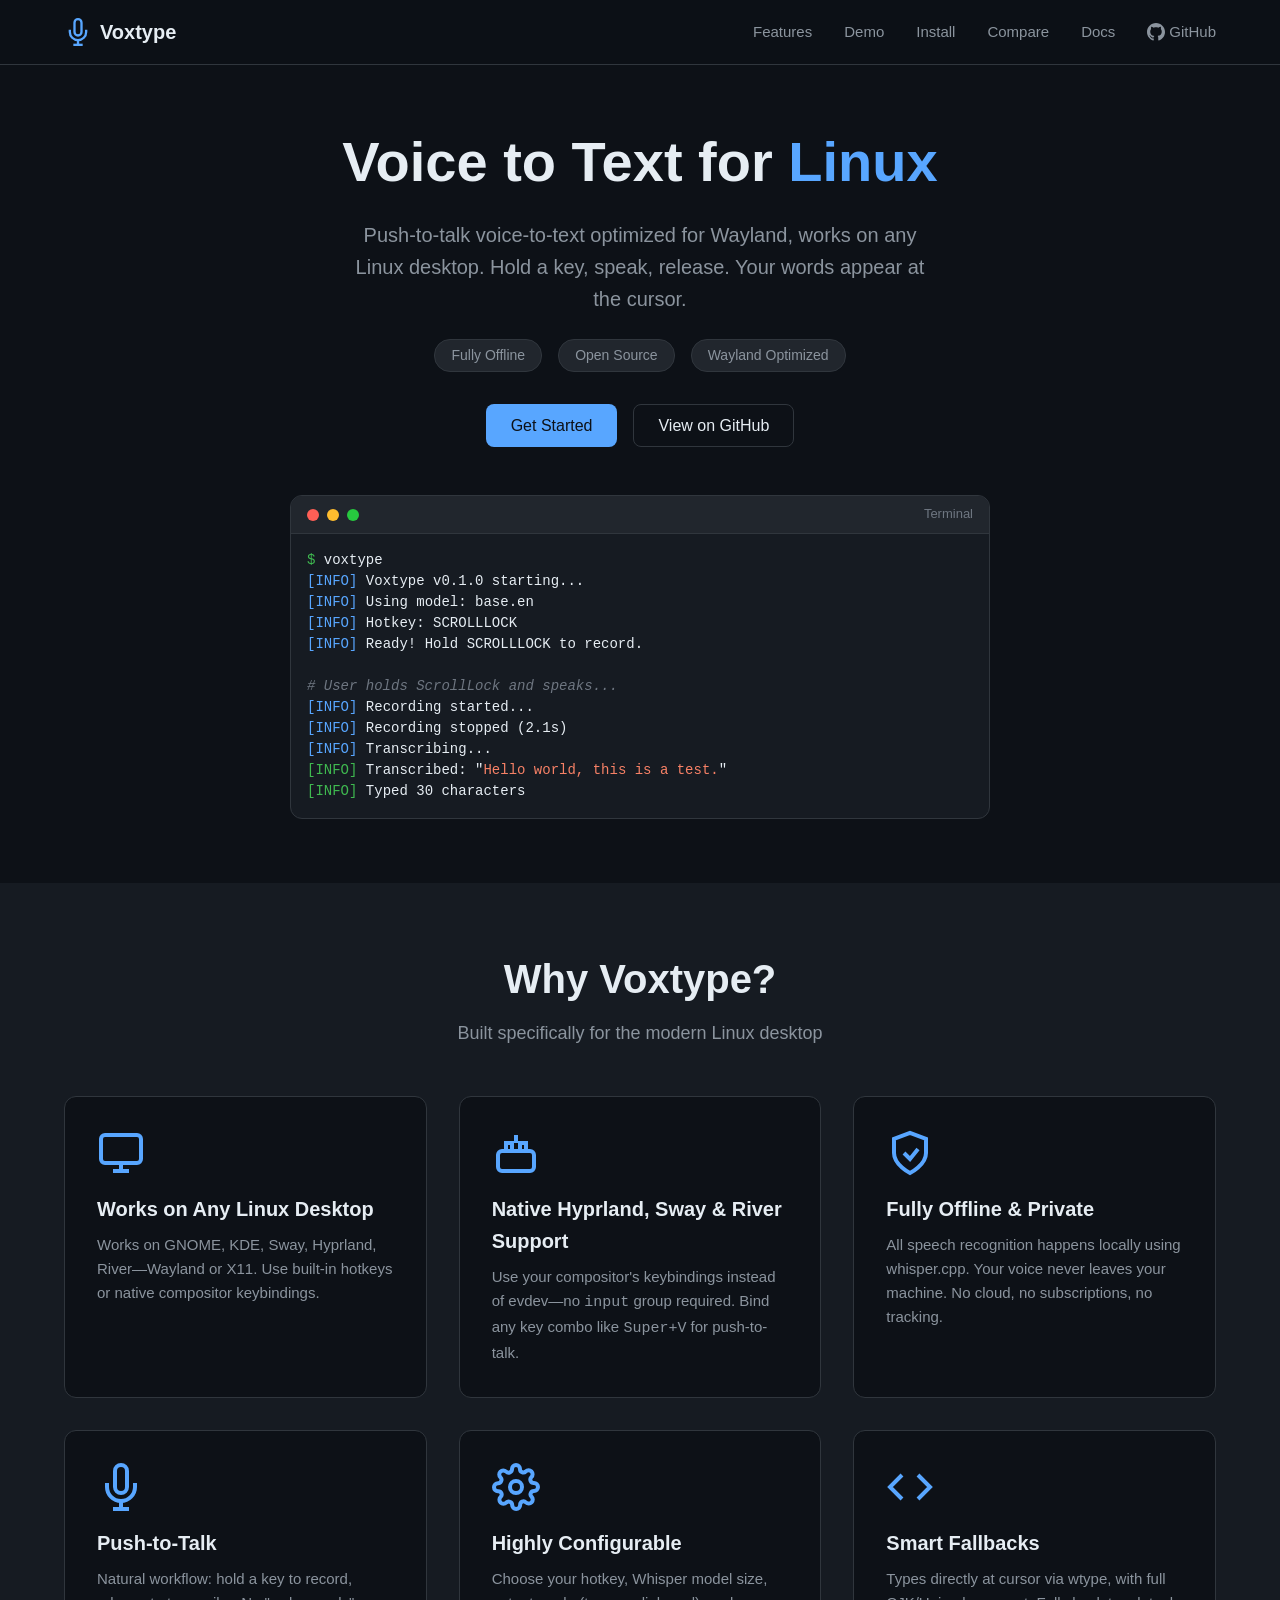
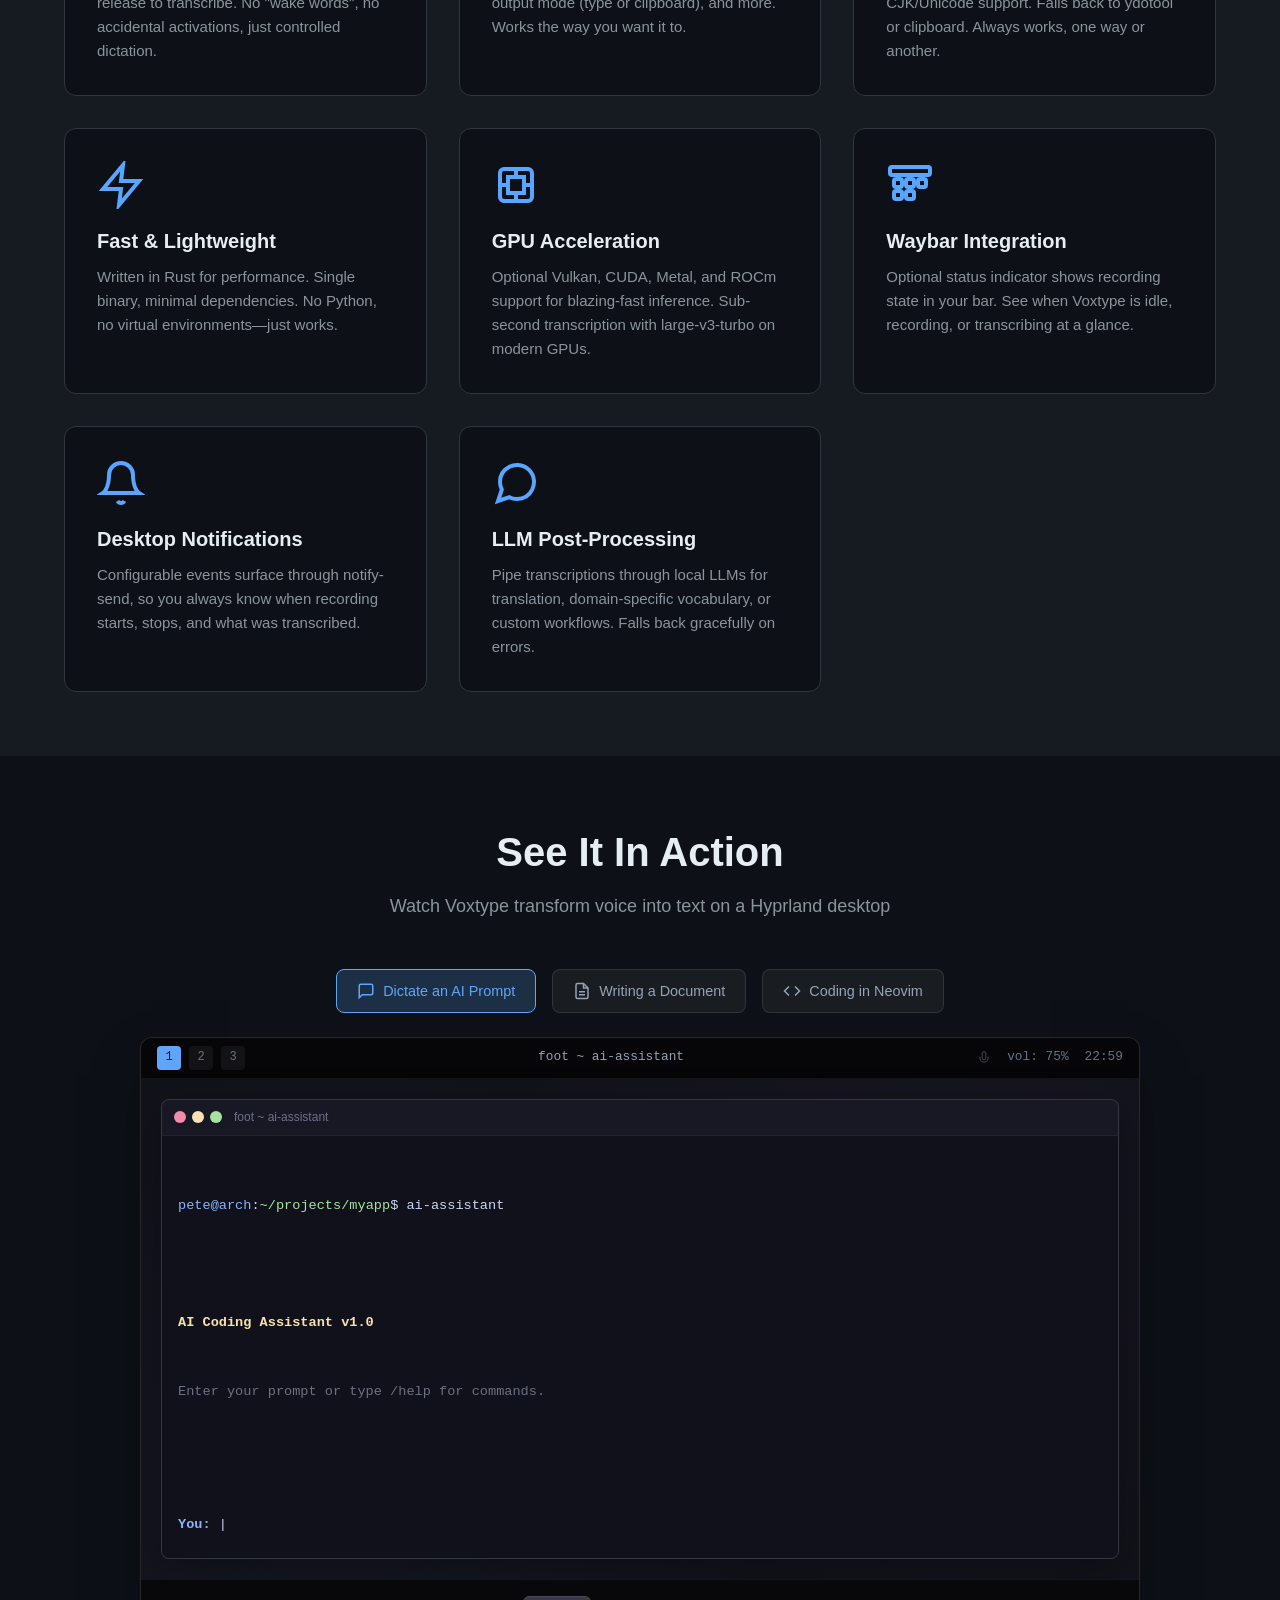
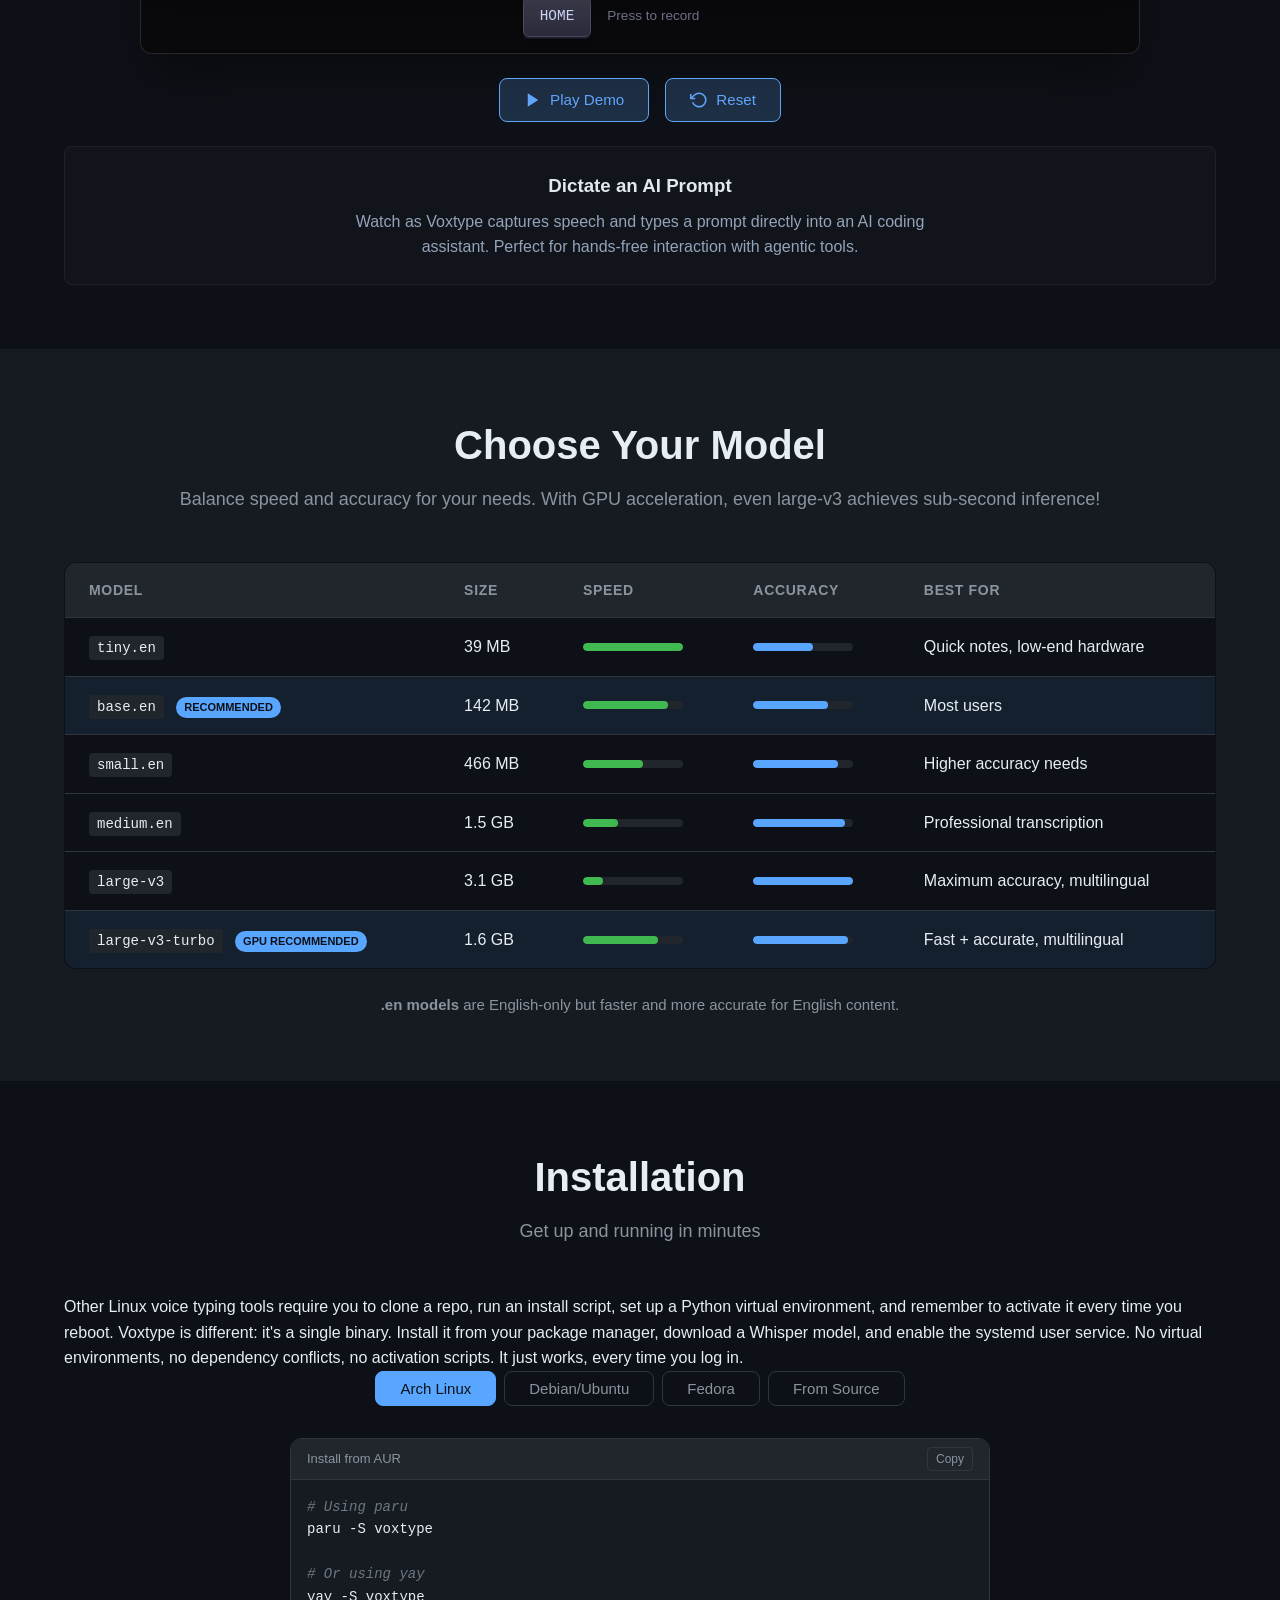
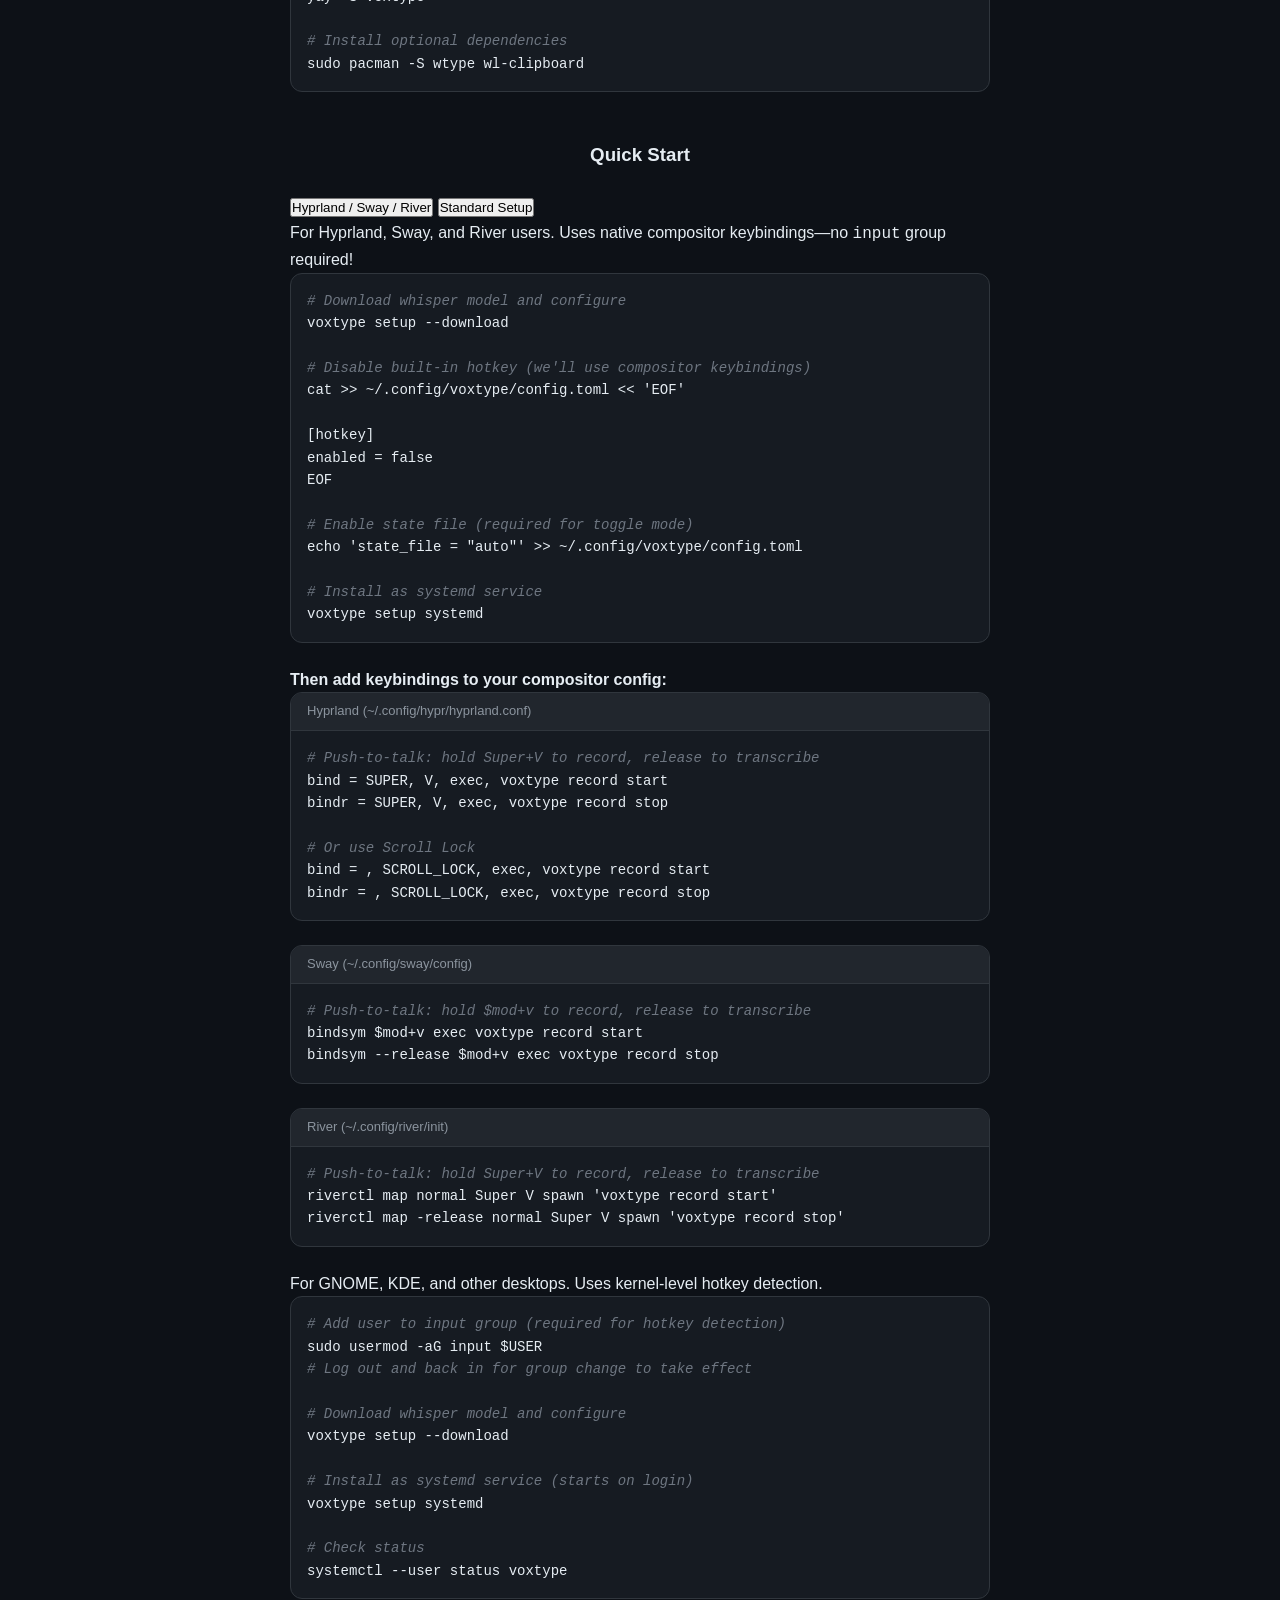
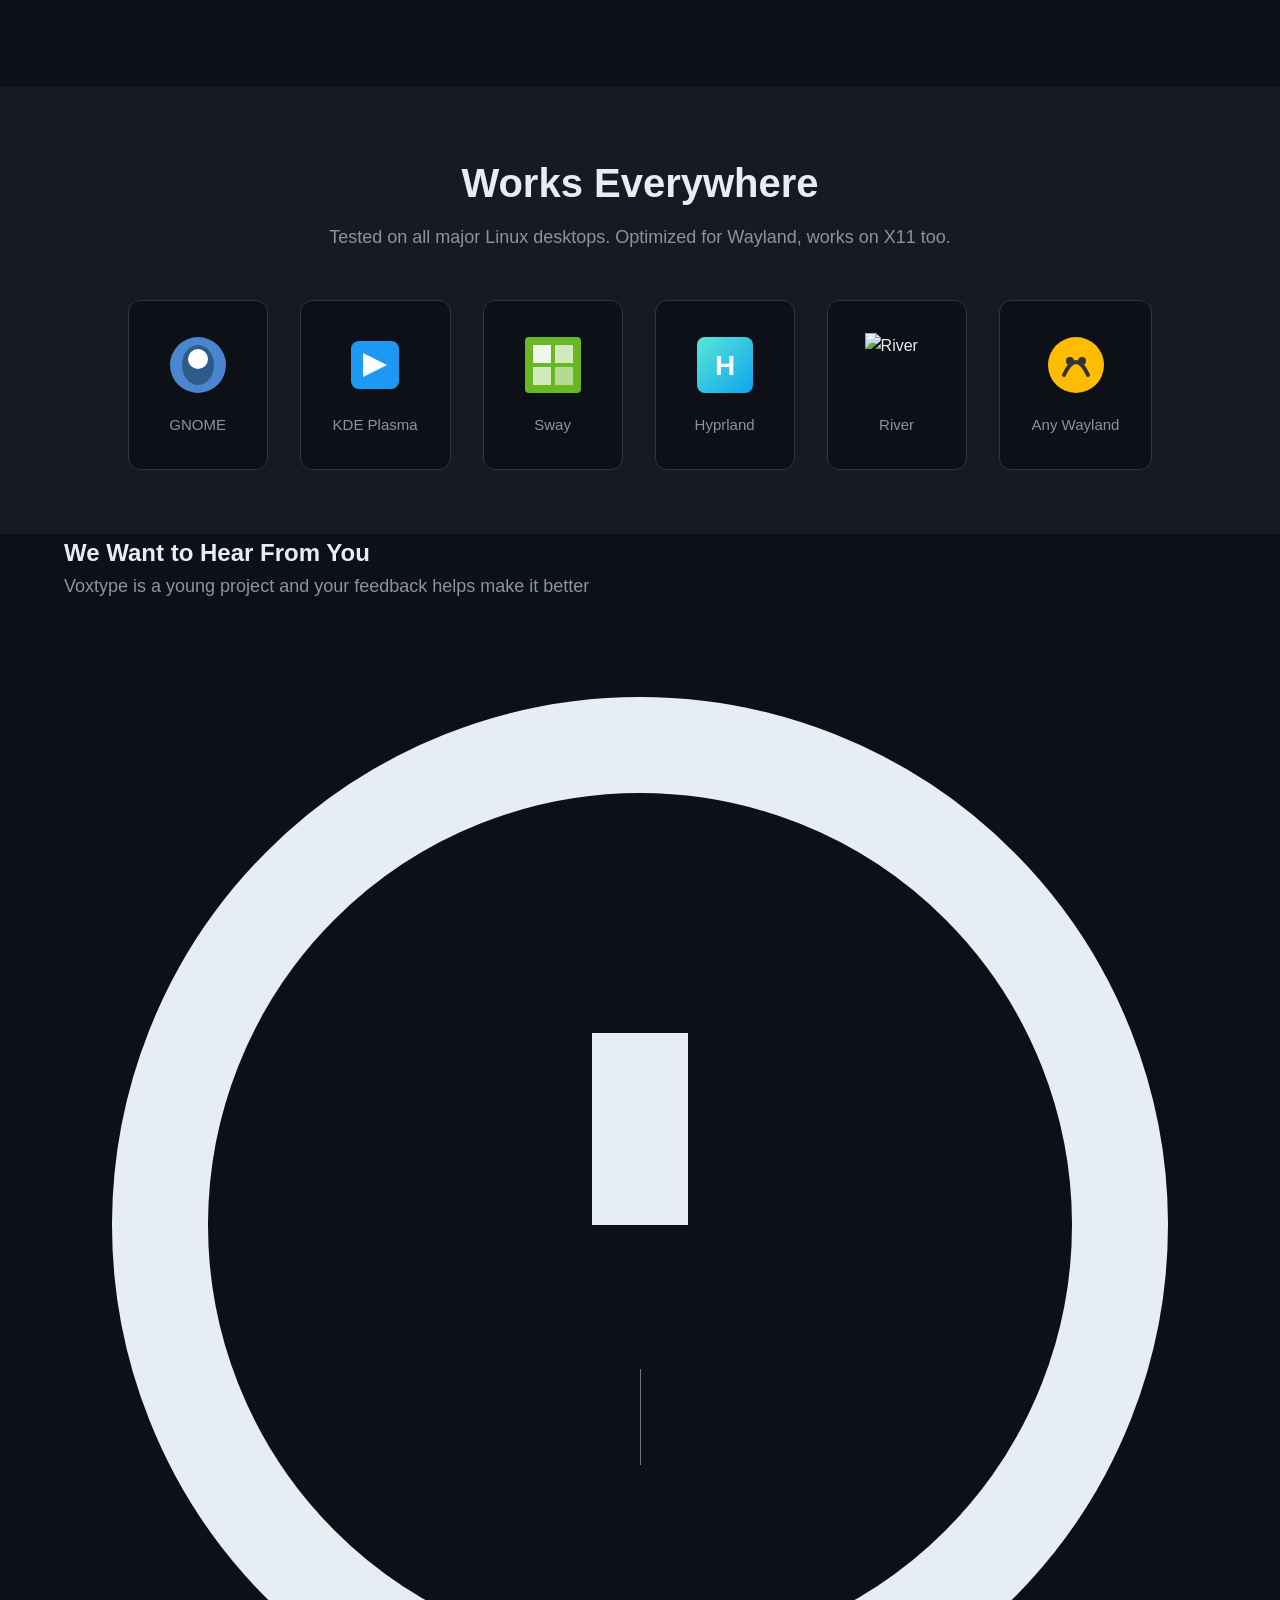
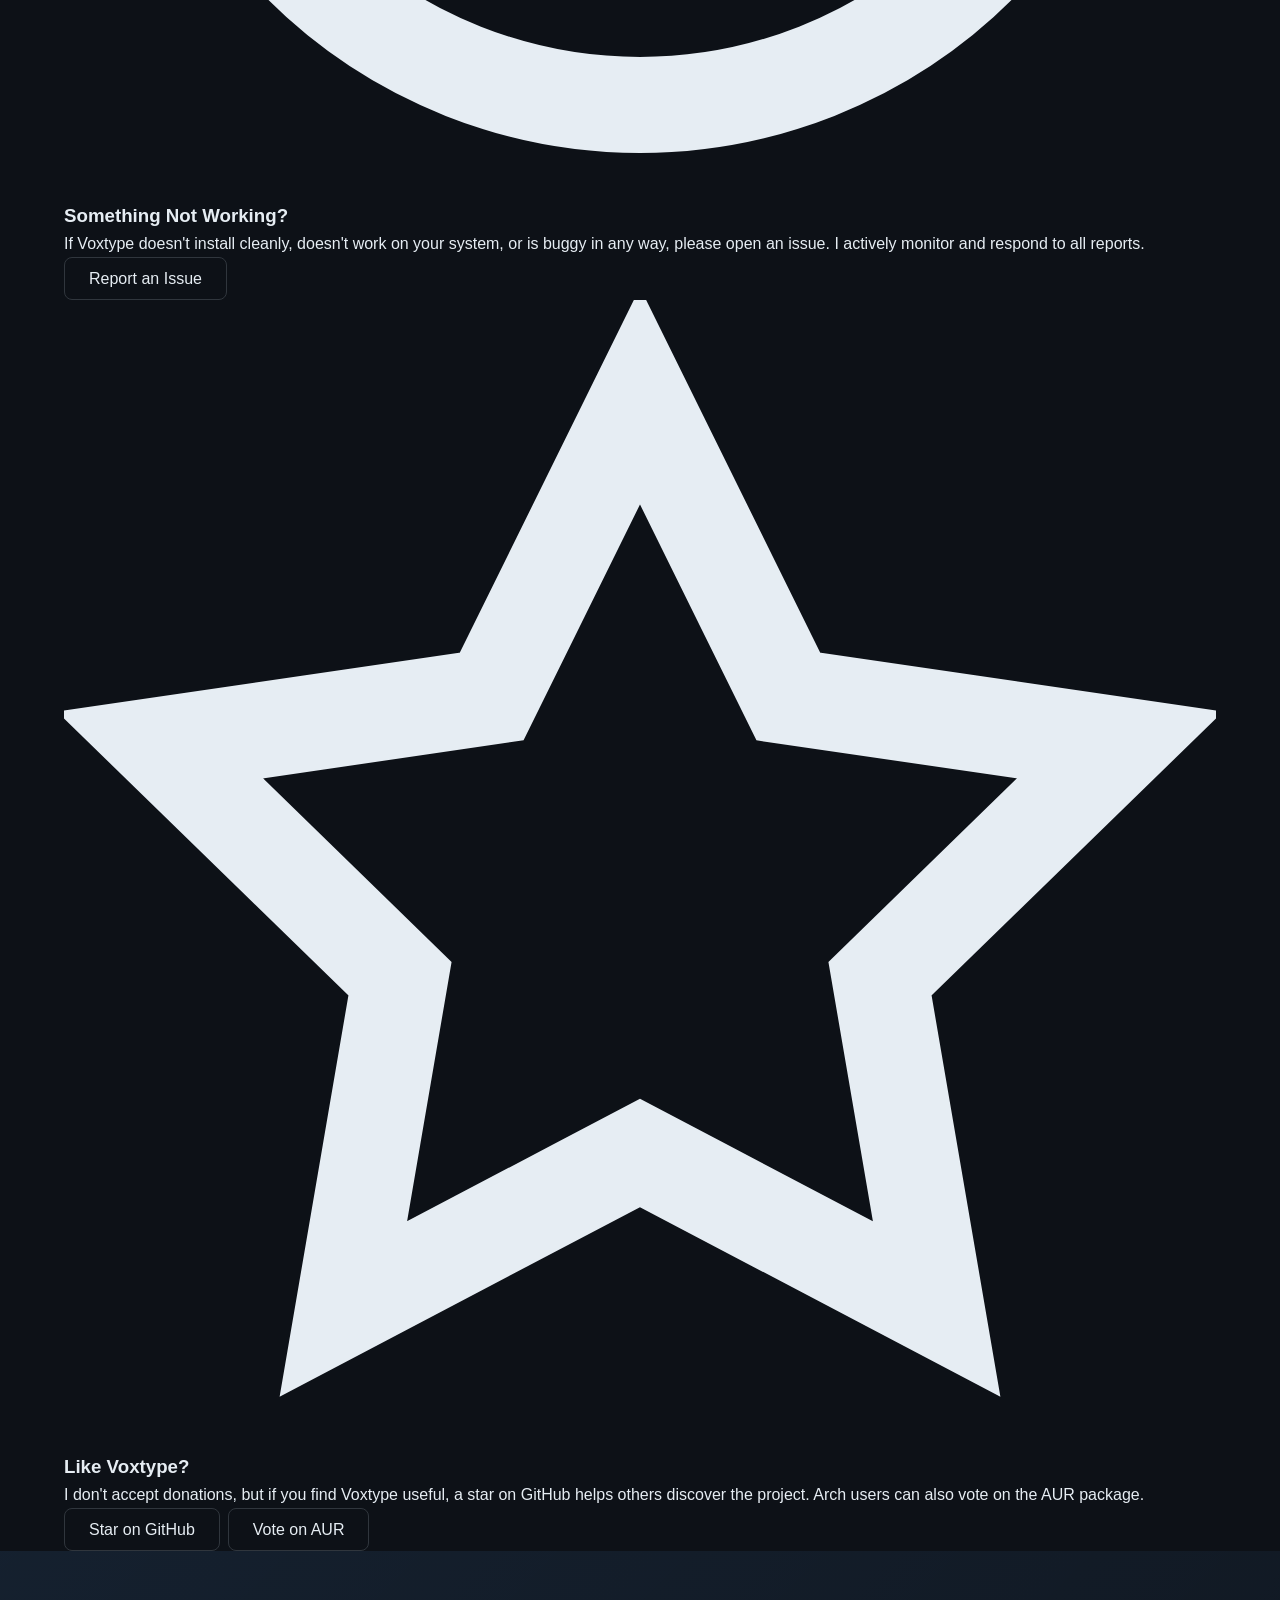
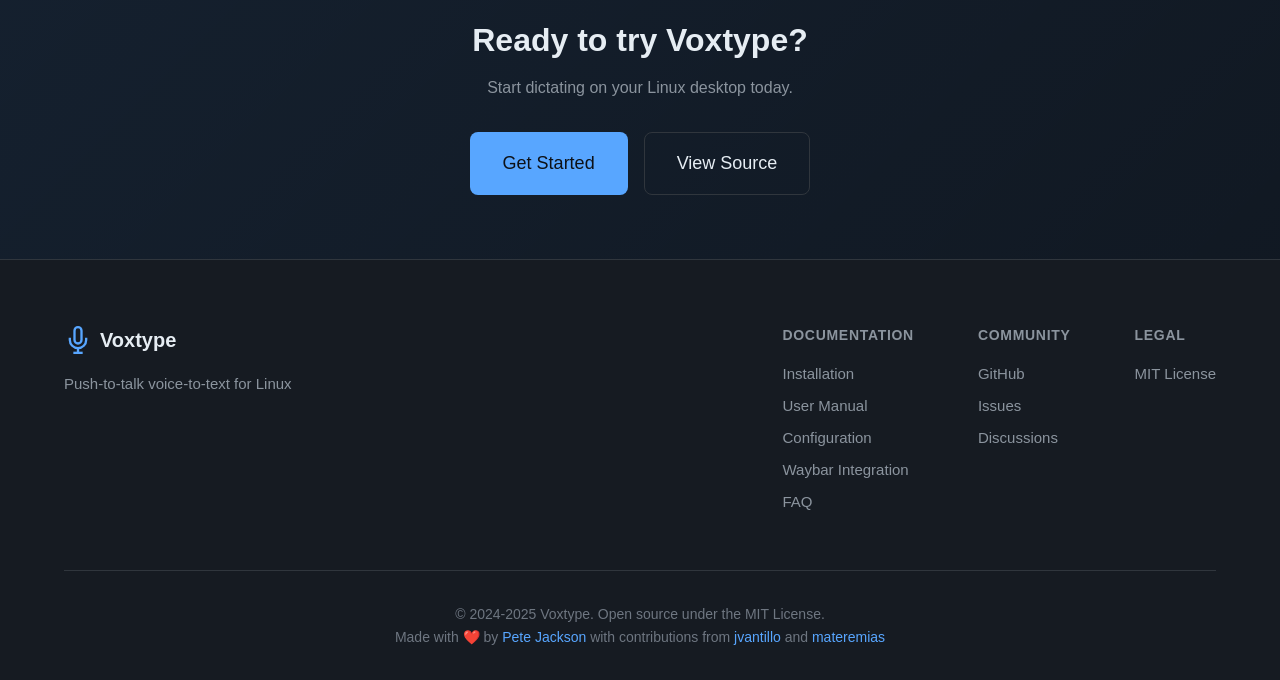
==== website/index.html @ 6ba53fde "Merge pull request #24 from peteonrails/feat/post-process-command Add post-processing command for LL" ====
<!DOCTYPE html>
<html lang="en">
<head>
    <meta charset="UTF-8">
    <meta name="viewport" content="width=device-width, initial-scale=1.0">
    <meta name="description" content="Voxtype - Push-to-talk voice-to-text for Linux. Optimized for Wayland, works on any Linux desktop. Fully offline speech recognition.">
    <meta name="keywords" content="voice to text, speech recognition, wayland, linux, whisper, offline, open source">
    <meta name="author" content="Peter Jackson">

    <!-- Open Graph -->
    <meta property="og:title" content="Voxtype - Voice to Text for Linux">
    <meta property="og:description" content="Push-to-talk voice-to-text optimized for Wayland, works on any Linux desktop. Fully offline speech recognition powered by Whisper. No cloud, no subscriptions, no Python dependencies.">
    <meta property="og:type" content="website">
    <meta property="og:url" content="https://voxtype.io">
    <meta property="og:image" content="https://voxtype.io/images/og-preview.png">
    <meta property="og:image:width" content="1200">
    <meta property="og:image:height" content="627">

    <title>Voxtype - Push-to-Talk Voice-to-Text for Linux</title>
    <link rel="stylesheet" href="css/style.css">
    <link rel="stylesheet" href="css/demo.css">
    <link rel="icon" type="image/svg+xml" href="images/favicon.svg">
</head>
<body>
    <!-- Navigation -->
    <nav class="navbar">
        <div class="nav-container">
            <a href="#" class="nav-logo">
                <svg class="logo-icon" viewBox="0 0 24 24" fill="none" stroke="currentColor" stroke-width="2">
                    <path d="M12 1a3 3 0 0 0-3 3v8a3 3 0 0 0 6 0V4a3 3 0 0 0-3-3z"/>
                    <path d="M19 10v2a7 7 0 0 1-14 0v-2"/>
                    <line x1="12" y1="19" x2="12" y2="23"/>
                    <line x1="8" y1="23" x2="16" y2="23"/>
                </svg>
                <span>Voxtype</span>
            </a>
            <div class="nav-links">
                <a href="#features">Features</a>
                <a href="#demo">Demo</a>
                <a href="#install">Install</a>
                <a href="compare/">Compare</a>
                <a href="https://github.com/peteonrails/voxtype/tree/main/docs">Docs</a>
                <a href="https://github.com/peteonrails/voxtype" class="nav-github">
                    <svg viewBox="0 0 24 24" fill="currentColor">
                        <path d="M12 0c-6.626 0-12 5.373-12 12 0 5.302 3.438 9.8 8.207 11.387.599.111.793-.261.793-.577v-2.234c-3.338.726-4.033-1.416-4.033-1.416-.546-1.387-1.333-1.756-1.333-1.756-1.089-.745.083-.729.083-.729 1.205.084 1.839 1.237 1.839 1.237 1.07 1.834 2.807 1.304 3.492.997.107-.775.418-1.305.762-1.604-2.665-.305-5.467-1.334-5.467-5.931 0-1.311.469-2.381 1.236-3.221-.124-.303-.535-1.524.117-3.176 0 0 1.008-.322 3.301 1.23.957-.266 1.983-.399 3.003-.404 1.02.005 2.047.138 3.006.404 2.291-1.552 3.297-1.23 3.297-1.23.653 1.653.242 2.874.118 3.176.77.84 1.235 1.911 1.235 3.221 0 4.609-2.807 5.624-5.479 5.921.43.372.823 1.102.823 2.222v3.293c0 .319.192.694.801.576 4.765-1.589 8.199-6.086 8.199-11.386 0-6.627-5.373-12-12-12z"/>
                    </svg>
                    GitHub
                </a>
            </div>
            <button class="nav-toggle" aria-label="Toggle menu">
                <span></span>
                <span></span>
                <span></span>
            </button>
        </div>
    </nav>

    <!-- Hero Section -->
    <header class="hero">
        <div class="hero-content">
            <h1>Voice to Text for <span class="highlight">Linux</span></h1>
            <p class="hero-subtitle">
                Push-to-talk voice-to-text optimized for Wayland, works on any Linux desktop.
                Hold a key, speak, release. Your words appear at the cursor.
            </p>
            <div class="hero-badges">
                <span class="badge">Fully Offline</span>
                <span class="badge">Open Source</span>
                <span class="badge">Wayland Optimized</span>
            </div>
            <div class="hero-cta">
                <a href="#install" class="btn btn-primary">Get Started</a>
                <a href="https://github.com/peteonrails/voxtype" class="btn btn-secondary">View on GitHub</a>
            </div>
            <div class="hero-terminal">
                <div class="terminal-header">
                    <span class="terminal-dot red"></span>
                    <span class="terminal-dot yellow"></span>
                    <span class="terminal-dot green"></span>
                    <span class="terminal-title">Terminal</span>
                </div>
                <div class="terminal-body">
                    <pre><code><span class="prompt">$</span> voxtype
<span class="info">[INFO]</span> Voxtype v0.1.0 starting...
<span class="info">[INFO]</span> Using model: base.en
<span class="info">[INFO]</span> Hotkey: SCROLLLOCK
<span class="info">[INFO]</span> Ready! Hold SCROLLLOCK to record.

<span class="comment"># User holds ScrollLock and speaks...</span>
<span class="info">[INFO]</span> Recording started...
<span class="info">[INFO]</span> Recording stopped (2.1s)
<span class="info">[INFO]</span> Transcribing...
<span class="success">[INFO]</span> Transcribed: "<span class="output">Hello world, this is a test.</span>"
<span class="success">[INFO]</span> Typed 30 characters</code></pre>
                </div>
            </div>
        </div>
    </header>

    <!-- Features Section -->
    <section id="features" class="features">
        <div class="container">
            <h2>Why Voxtype?</h2>
            <p class="section-subtitle">Built specifically for the modern Linux desktop</p>

            <div class="feature-grid">
                <div class="feature-card">
                    <div class="feature-icon">
                        <svg viewBox="0 0 24 24" fill="none" stroke="currentColor" stroke-width="2">
                            <rect x="2" y="3" width="20" height="14" rx="2" ry="2"/>
                            <line x1="8" y1="21" x2="16" y2="21"/>
                            <line x1="12" y1="17" x2="12" y2="21"/>
                        </svg>
                    </div>
                    <h3>Works on Any Linux Desktop</h3>
                    <p>
                        Works on GNOME, KDE, Sway, Hyprland, River—Wayland or X11.
                        Use built-in hotkeys or native compositor keybindings.
                    </p>
                </div>

                <div class="feature-card">
                    <div class="feature-icon">
                        <svg viewBox="0 0 24 24" fill="none" stroke="currentColor" stroke-width="2">
                            <rect x="3" y="11" width="18" height="10" rx="2"/>
                            <rect x="7" y="7" width="3" height="4"/>
                            <rect x="14" y="7" width="3" height="4"/>
                            <line x1="12" y1="3" x2="12" y2="7"/>
                        </svg>
                    </div>
                    <h3>Native Hyprland, Sway & River Support</h3>
                    <p>
                        Use your compositor's keybindings instead of evdev—no <code>input</code> group required.
                        Bind any key combo like <code>Super+V</code> for push-to-talk.
                    </p>
                </div>

                <div class="feature-card">
                    <div class="feature-icon">
                        <svg viewBox="0 0 24 24" fill="none" stroke="currentColor" stroke-width="2">
                            <path d="M12 22s8-4 8-10V5l-8-3-8 3v7c0 6 8 10 8 10z"/>
                            <polyline points="9 12 12 15 16 10"/>
                        </svg>
                    </div>
                    <h3>Fully Offline & Private</h3>
                    <p>
                        All speech recognition happens locally using whisper.cpp.
                        Your voice never leaves your machine. No cloud, no subscriptions, no tracking.
                    </p>
                </div>

                <div class="feature-card">
                    <div class="feature-icon">
                        <svg viewBox="0 0 24 24" fill="none" stroke="currentColor" stroke-width="2">
                            <path d="M12 1a3 3 0 0 0-3 3v8a3 3 0 0 0 6 0V4a3 3 0 0 0-3-3z"/>
                            <path d="M19 10v2a7 7 0 0 1-14 0v-2"/>
                            <line x1="12" y1="19" x2="12" y2="23"/>
                            <line x1="8" y1="23" x2="16" y2="23"/>
                        </svg>
                    </div>
                    <h3>Push-to-Talk</h3>
                    <p>
                        Natural workflow: hold a key to record, release to transcribe.
                        No "wake words", no accidental activations, just controlled dictation.
                    </p>
                </div>

                <div class="feature-card">
                    <div class="feature-icon">
                        <svg viewBox="0 0 24 24" fill="none" stroke="currentColor" stroke-width="2">
                            <circle cx="12" cy="12" r="3"/>
                            <path d="M19.4 15a1.65 1.65 0 0 0 .33 1.82l.06.06a2 2 0 0 1 0 2.83 2 2 0 0 1-2.83 0l-.06-.06a1.65 1.65 0 0 0-1.82-.33 1.65 1.65 0 0 0-1 1.51V21a2 2 0 0 1-2 2 2 2 0 0 1-2-2v-.09A1.65 1.65 0 0 0 9 19.4a1.65 1.65 0 0 0-1.82.33l-.06.06a2 2 0 0 1-2.83 0 2 2 0 0 1 0-2.83l.06-.06a1.65 1.65 0 0 0 .33-1.82 1.65 1.65 0 0 0-1.51-1H3a2 2 0 0 1-2-2 2 2 0 0 1 2-2h.09A1.65 1.65 0 0 0 4.6 9a1.65 1.65 0 0 0-.33-1.82l-.06-.06a2 2 0 0 1 0-2.83 2 2 0 0 1 2.83 0l.06.06a1.65 1.65 0 0 0 1.82.33H9a1.65 1.65 0 0 0 1-1.51V3a2 2 0 0 1 2-2 2 2 0 0 1 2 2v.09a1.65 1.65 0 0 0 1 1.51 1.65 1.65 0 0 0 1.82-.33l.06-.06a2 2 0 0 1 2.83 0 2 2 0 0 1 0 2.83l-.06.06a1.65 1.65 0 0 0-.33 1.82V9a1.65 1.65 0 0 0 1.51 1H21a2 2 0 0 1 2 2 2 2 0 0 1-2 2h-.09a1.65 1.65 0 0 0-1.51 1z"/>
                        </svg>
                    </div>
                    <h3>Highly Configurable</h3>
                    <p>
                        Choose your hotkey, Whisper model size, output mode (type or clipboard),
                        and more. Works the way you want it to.
                    </p>
                </div>

                <div class="feature-card">
                    <div class="feature-icon">
                        <svg viewBox="0 0 24 24" fill="none" stroke="currentColor" stroke-width="2">
                            <polyline points="16 18 22 12 16 6"/>
                            <polyline points="8 6 2 12 8 18"/>
                        </svg>
                    </div>
                    <h3>Smart Fallbacks</h3>
                    <p>
                        Types directly at cursor via wtype, with full CJK/Unicode support.
                        Falls back to ydotool or clipboard. Always works, one way or another.
                    </p>
                </div>

                <div class="feature-card">
                    <div class="feature-icon">
                        <svg viewBox="0 0 24 24" fill="none" stroke="currentColor" stroke-width="2">
                            <path d="M13 2L3 14h9l-1 8 10-12h-9l1-8z"/>
                        </svg>
                    </div>
                    <h3>Fast & Lightweight</h3>
                    <p>
                        Written in Rust for performance. Single binary, minimal dependencies.
                        No Python, no virtual environments—just works.
                    </p>
                </div>

                <div class="feature-card">
                    <div class="feature-icon">
                        <svg viewBox="0 0 24 24" fill="none" stroke="currentColor" stroke-width="2">
                            <rect x="4" y="4" width="16" height="16" rx="2"/>
                            <rect x="8" y="8" width="8" height="8"/>
                            <line x1="4" y1="12" x2="8" y2="12"/>
                            <line x1="16" y1="12" x2="20" y2="12"/>
                            <line x1="12" y1="4" x2="12" y2="8"/>
                            <line x1="12" y1="16" x2="12" y2="20"/>
                        </svg>
                    </div>
                    <h3>GPU Acceleration</h3>
                    <p>
                        Optional Vulkan, CUDA, Metal, and ROCm support for blazing-fast inference.
                        Sub-second transcription with large-v3-turbo on modern GPUs.
                    </p>
                </div>

                <div class="feature-card">
                    <div class="feature-icon">
                        <svg viewBox="0 0 24 24" fill="none" stroke="currentColor" stroke-width="2">
                            <rect x="2" y="3" width="20" height="4" rx="1"/>
                            <rect x="4" y="9" width="4" height="4" rx="1"/>
                            <rect x="10" y="9" width="4" height="4" rx="1"/>
                            <rect x="16" y="9" width="4" height="4" rx="1"/>
                            <rect x="4" y="15" width="4" height="4" rx="1"/>
                            <rect x="10" y="15" width="4" height="4" rx="1"/>
                        </svg>
                    </div>
                    <h3>Waybar Integration</h3>
                    <p>
                        Optional status indicator shows recording state in your bar.
                        See when Voxtype is idle, recording, or transcribing at a glance.
                    </p>
                </div>

                <div class="feature-card">
                    <div class="feature-icon">
                        <svg viewBox="0 0 24 24" fill="none" stroke="currentColor" stroke-width="2">
                            <path d="M18 8A6 6 0 0 0 6 8c0 7-3 9-3 9h18s-3-2-3-9"/>
                            <path d="M13.73 21a2 2 0 0 1-3.46 0"/>
                        </svg>
                    </div>
                    <h3>Desktop Notifications</h3>
                    <p>
                        Configurable events surface through notify-send, so you always know
                        when recording starts, stops, and what was transcribed.
                    </p>
                </div>

                <div class="feature-card">
                    <div class="feature-icon">
                        <svg viewBox="0 0 24 24" fill="none" stroke="currentColor" stroke-width="2">
                            <path d="M21 11.5a8.38 8.38 0 0 1-.9 3.8 8.5 8.5 0 0 1-7.6 4.7 8.38 8.38 0 0 1-3.8-.9L3 21l1.9-5.7a8.38 8.38 0 0 1-.9-3.8 8.5 8.5 0 0 1 4.7-7.6 8.38 8.38 0 0 1 3.8-.9h.5a8.48 8.48 0 0 1 8 8v.5z"/>
                        </svg>
                    </div>
                    <h3>LLM Post-Processing</h3>
                    <p>
                        Pipe transcriptions through local LLMs for translation, domain-specific
                        vocabulary, or custom workflows. Falls back gracefully on errors.
                    </p>
                </div>
            </div>
        </div>
    </section>

    <!-- Demo Section -->
    <section id="demo" class="demo">
        <div class="container">
            <h2>See It In Action</h2>
            <p class="section-subtitle">Watch Voxtype transform voice into text on a Hyprland desktop</p>

            <!-- Scenario Selector -->
            <div class="scenario-selector">
                <button class="scenario-btn active" data-scenario="agent">
                    <svg viewBox="0 0 24 24" fill="none" stroke="currentColor" stroke-width="2">
                        <path d="M21 15a2 2 0 0 1-2 2H7l-4 4V5a2 2 0 0 1 2-2h14a2 2 0 0 1 2 2z"/>
                    </svg>
                    Dictate an AI Prompt
                </button>
                <button class="scenario-btn" data-scenario="document">
                    <svg viewBox="0 0 24 24" fill="none" stroke="currentColor" stroke-width="2">
                        <path d="M14 2H6a2 2 0 0 0-2 2v16a2 2 0 0 0 2 2h12a2 2 0 0 0 2-2V8z"/>
                        <polyline points="14 2 14 8 20 8"/>
                        <line x1="16" y1="13" x2="8" y2="13"/>
                        <line x1="16" y1="17" x2="8" y2="17"/>
                    </svg>
                    Writing a Document
                </button>
                <button class="scenario-btn" data-scenario="vim">
                    <svg viewBox="0 0 24 24" fill="none" stroke="currentColor" stroke-width="2">
                        <polyline points="16 18 22 12 16 6"/>
                        <polyline points="8 6 2 12 8 18"/>
                    </svg>
                    Coding in Neovim
                </button>
            </div>

            <!-- Desktop Simulation -->
            <div class="desktop-container">
                <!-- Hyprland-style bar -->
                <div class="desktop-bar">
                    <div class="bar-left">
                        <span class="workspace active">1</span>
                        <span class="workspace">2</span>
                        <span class="workspace">3</span>
                    </div>
                    <div class="bar-center">
                        <span class="window-title" id="active-window-title">foot ~ ai-assistant</span>
                    </div>
                    <div class="bar-right">
                        <span class="bar-item" id="recording-indicator">
                            <svg class="mic-icon" viewBox="0 0 24 24" fill="none" stroke="currentColor" stroke-width="2">
                                <path d="M12 1a3 3 0 0 0-3 3v8a3 3 0 0 0 6 0V4a3 3 0 0 0-3-3z"/>
                                <path d="M19 10v2a7 7 0 0 1-14 0v-2"/>
                            </svg>
                        </span>
                        <span class="bar-item">vol: 75%</span>
                        <span class="bar-item" id="clock">14:32</span>
                    </div>
                </div>

                <!-- Desktop Area -->
                <div class="desktop-area">
                    <!-- Window: AI Agent Terminal -->
                    <div class="window window-agent active" id="window-agent">
                        <div class="window-header">
                            <div class="window-controls">
                                <span class="control close"></span>
                                <span class="control minimize"></span>
                                <span class="control maximize"></span>
                            </div>
                            <span class="window-title-bar">foot ~ ai-assistant</span>
                        </div>
                        <div class="window-content terminal">
                            <div class="terminal-output" id="agent-output">
                                <div class="line"><span class="prompt-user">pete@arch</span>:<span class="prompt-dir">~/projects/myapp</span>$ ai-assistant</div>
                                <div class="line"></div>
                                <div class="line claude-welcome">AI Coding Assistant v1.0</div>
                                <div class="line claude-info">Enter your prompt or type /help for commands.</div>
                                <div class="line"></div>
                                <div class="line claude-prompt"><span class="claude-you">You:</span> <span class="cursor-line" id="agent-input"></span></div>
                            </div>
                        </div>
                    </div>

                    <!-- Window: Document Editor -->
                    <div class="window window-editor" id="window-editor">
                        <div class="window-header">
                            <div class="window-controls">
                                <span class="control close"></span>
                                <span class="control minimize"></span>
                                <span class="control maximize"></span>
                            </div>
                            <span class="window-title-bar">gedit - project-notes.md</span>
                        </div>
                        <div class="window-content editor">
                            <div class="editor-toolbar">
                                <span class="toolbar-item">File</span>
                                <span class="toolbar-item">Edit</span>
                                <span class="toolbar-item">View</span>
                            </div>
                            <div class="editor-content" id="editor-content">
                                <div class="editor-line"><span class="md-h1"># Project Notes</span></div>
                                <div class="editor-line"></div>
                                <div class="editor-line"><span class="md-h2">## Overview</span></div>
                                <div class="editor-line"></div>
                                <div class="editor-line"><span class="editor-text" id="editor-input"></span><span class="editor-cursor">|</span></div>
                            </div>
                        </div>
                    </div>

                    <!-- Window: Neovim -->
                    <div class="window window-vim" id="window-vim">
                        <div class="window-header">
                            <div class="window-controls">
                                <span class="control close"></span>
                                <span class="control minimize"></span>
                                <span class="control maximize"></span>
                            </div>
                            <span class="window-title-bar">nvim main.rs</span>
                        </div>
                        <div class="window-content vim">
                            <div class="vim-lines">
                                <div class="vim-line"><span class="line-nr">1</span><span class="kw">use</span> std::io;</div>
                                <div class="vim-line"><span class="line-nr">2</span></div>
                                <div class="vim-line"><span class="line-nr">3</span><span class="kw">fn</span> <span class="fn">main</span>() {</div>
                                <div class="vim-line"><span class="line-nr">4</span>    <span class="comment">// TODO: implement user input</span></div>
                                <div class="vim-line"><span class="line-nr">5</span>    <span class="vim-input" id="vim-input"></span><span class="vim-cursor"></span></div>
                                <div class="vim-line"><span class="line-nr">6</span>}</div>
                            </div>
                            <div class="vim-statusline">
                                <span class="vim-mode" id="vim-mode">-- INSERT --</span>
                                <span class="vim-file">main.rs</span>
                                <span class="vim-pos">5:1</span>
                            </div>
                        </div>
                    </div>

                    <!-- Notifications -->
                    <div class="notifications" id="notifications"></div>
                </div>

                <!-- Hotkey Indicator -->
                <div class="hotkey-indicator" id="hotkey-indicator">
                    <div class="key-visual">
                        <span class="key-cap">HOME</span>
                    </div>
                    <div class="key-status" id="key-status">Press to record</div>
                </div>
            </div>

            <!-- Demo Controls -->
            <div class="demo-controls">
                <button class="control-btn" id="play-btn">
                    <svg viewBox="0 0 24 24" fill="currentColor">
                        <polygon points="5 3 19 12 5 21 5 3"/>
                    </svg>
                    Play Demo
                </button>
                <button class="control-btn" id="reset-btn">
                    <svg viewBox="0 0 24 24" fill="none" stroke="currentColor" stroke-width="2">
                        <polyline points="1 4 1 10 7 10"/>
                        <path d="M3.51 15a9 9 0 1 0 2.13-9.36L1 10"/>
                    </svg>
                    Reset
                </button>
            </div>

            <!-- Scenario Description -->
            <div class="scenario-description" id="scenario-description">
                <h3>Dictate an AI Prompt</h3>
                <p>Watch as Voxtype captures speech and types a prompt directly into an AI coding assistant. Perfect for hands-free interaction with agentic tools.</p>
            </div>
        </div>
    </section>

    <!-- Models Section -->
    <section id="models" class="models">
        <div class="container">
            <h2>Choose Your Model</h2>
            <p class="section-subtitle">Balance speed and accuracy for your needs. With GPU acceleration, even large-v3 achieves sub-second inference!</p>

            <div class="model-table-wrapper">
                <table class="model-table">
                    <thead>
                        <tr>
                            <th>Model</th>
                            <th>Size</th>
                            <th>Speed</th>
                            <th>Accuracy</th>
                            <th>Best For</th>
                        </tr>
                    </thead>
                    <tbody>
                        <tr>
                            <td><code>tiny.en</code></td>
                            <td>39 MB</td>
                            <td>
                                <div class="speed-bar">
                                    <div class="speed-fill" style="width: 100%"></div>
                                </div>
                            </td>
                            <td>
                                <div class="accuracy-bar">
                                    <div class="accuracy-fill" style="width: 60%"></div>
                                </div>
                            </td>
                            <td>Quick notes, low-end hardware</td>
                        </tr>
                        <tr class="recommended">
                            <td><code>base.en</code> <span class="rec-badge">Recommended</span></td>
                            <td>142 MB</td>
                            <td>
                                <div class="speed-bar">
                                    <div class="speed-fill" style="width: 85%"></div>
                                </div>
                            </td>
                            <td>
                                <div class="accuracy-bar">
                                    <div class="accuracy-fill" style="width: 75%"></div>
                                </div>
                            </td>
                            <td>Most users</td>
                        </tr>
                        <tr>
                            <td><code>small.en</code></td>
                            <td>466 MB</td>
                            <td>
                                <div class="speed-bar">
                                    <div class="speed-fill" style="width: 60%"></div>
                                </div>
                            </td>
                            <td>
                                <div class="accuracy-bar">
                                    <div class="accuracy-fill" style="width: 85%"></div>
                                </div>
                            </td>
                            <td>Higher accuracy needs</td>
                        </tr>
                        <tr>
                            <td><code>medium.en</code></td>
                            <td>1.5 GB</td>
                            <td>
                                <div class="speed-bar">
                                    <div class="speed-fill" style="width: 35%"></div>
                                </div>
                            </td>
                            <td>
                                <div class="accuracy-bar">
                                    <div class="accuracy-fill" style="width: 92%"></div>
                                </div>
                            </td>
                            <td>Professional transcription</td>
                        </tr>
                        <tr>
                            <td><code>large-v3</code></td>
                            <td>3.1 GB</td>
                            <td>
                                <div class="speed-bar">
                                    <div class="speed-fill" style="width: 20%"></div>
                                </div>
                            </td>
                            <td>
                                <div class="accuracy-bar">
                                    <div class="accuracy-fill" style="width: 100%"></div>
                                </div>
                            </td>
                            <td>Maximum accuracy, multilingual</td>
                        </tr>
                        <tr class="recommended">
                            <td><code>large-v3-turbo</code> <span class="rec-badge">GPU Recommended</span></td>
                            <td>1.6 GB</td>
                            <td>
                                <div class="speed-bar">
                                    <div class="speed-fill" style="width: 75%"></div>
                                </div>
                            </td>
                            <td>
                                <div class="accuracy-bar">
                                    <div class="accuracy-fill" style="width: 95%"></div>
                                </div>
                            </td>
                            <td>Fast + accurate, multilingual</td>
                        </tr>
                    </tbody>
                </table>
            </div>
            <p class="model-note">
                <strong>.en models</strong> are English-only but faster and more accurate for English content.
            </p>
        </div>
    </section>

    <!-- Install Section -->
    <section id="install" class="install">
        <div class="container">
            <h2>Installation</h2>
            <p class="section-subtitle">Get up and running in minutes</p>
            <p class="install-pitch">
                Other Linux voice typing tools require you to clone a repo, run an install script,
                set up a Python virtual environment, and remember to activate it every time you reboot.
                Voxtype is different: it's a single binary. Install it from your package manager,
                download a Whisper model, and enable the systemd user service. No virtual environments,
                no dependency conflicts, no activation scripts. It just works, every time you log in.
            </p>

            <div class="install-tabs">
                <button class="tab-btn active" data-tab="arch">Arch Linux</button>
                <button class="tab-btn" data-tab="debian">Debian/Ubuntu</button>
                <button class="tab-btn" data-tab="fedora">Fedora</button>
                <button class="tab-btn" data-tab="source">From Source</button>
            </div>

            <div class="install-content">
                <div id="arch" class="tab-content active">
                    <div class="code-block">
                        <div class="code-header">
                            <span>Install from AUR</span>
                            <button class="copy-btn" data-copy="paru -S voxtype">Copy</button>
                        </div>
                        <pre><code><span class="comment"># Using paru</span>
paru -S voxtype

<span class="comment"># Or using yay</span>
yay -S voxtype

<span class="comment"># Install optional dependencies</span>
sudo pacman -S wtype wl-clipboard</code></pre>
                    </div>
                </div>

                <div id="debian" class="tab-content">
                    <p class="install-note">Requires Ubuntu 24.04+ or Debian Trixie+ (glibc 2.38). Older versions can build from source.</p>
                    <div class="code-block">
                        <div class="code-header">
                            <span>Install .deb package</span>
                            <button class="copy-btn">Copy</button>
                        </div>
                        <pre><code><span class="comment"># Download and install (Ubuntu 24.04+, Debian Trixie+)</span>
wget https://github.com/peteonrails/voxtype/releases/download/v0.4.1-4/voxtype_0.4.1-4_amd64.deb
sudo dpkg -i voxtype_0.4.1-4_amd64.deb
sudo apt-get install -f

<span class="comment"># Install optional dependencies</span>
sudo apt install wtype wl-clipboard</code></pre>
                    </div>
                </div>

                <div id="fedora" class="tab-content">
                    <p class="install-note">Requires Fedora 39+ (glibc 2.38).</p>
                    <div class="code-block">
                        <div class="code-header">
                            <span>Install RPM package</span>
                            <button class="copy-btn">Copy</button>
                        </div>
                        <pre><code><span class="comment"># Download and install (Fedora 39+)</span>
wget https://github.com/peteonrails/voxtype/releases/download/v0.4.1-4/voxtype-0.4.1-4.x86_64.rpm
sudo dnf install ./voxtype-0.4.1-4.x86_64.rpm

<span class="comment"># Install optional dependencies</span>
sudo dnf install wtype wl-clipboard</code></pre>
                    </div>
                </div>

                <div id="source" class="tab-content">
                    <div class="code-block">
                        <div class="code-header">
                            <span>Build from source</span>
                            <button class="copy-btn">Copy</button>
                        </div>
                        <pre><code><span class="comment"># Install Rust (if needed)</span>
curl --proto '=https' --tlsv1.2 -sSf https://sh.rustup.rs | sh

<span class="comment"># Install build dependencies (Arch)</span>
sudo pacman -S base-devel clang alsa-lib

<span class="comment"># Clone and build</span>
git clone https://github.com/peteonrails/voxtype
cd voxtype
cargo build --release

<span class="comment"># Install</span>
sudo cp target/release/voxtype /usr/local/bin/</code></pre>
                    </div>
                </div>
            </div>

            <div class="post-install">
                <h3>Quick Start</h3>

                <div class="setup-tabs">
                    <button class="setup-tab-btn active" data-setup="hyprland">Hyprland / Sway / River</button>
                    <button class="setup-tab-btn" data-setup="standard">Standard Setup</button>
                </div>

                <div id="setup-hyprland" class="setup-content active">
                    <p class="setup-note">For Hyprland, Sway, and River users. Uses native compositor keybindings—no <code>input</code> group required!</p>
                    <div class="code-block">
                        <pre><code><span class="comment"># Download whisper model and configure</span>
voxtype setup --download

<span class="comment"># Disable built-in hotkey (we'll use compositor keybindings)</span>
cat >> ~/.config/voxtype/config.toml << 'EOF'

[hotkey]
enabled = false
EOF

<span class="comment"># Enable state file (required for toggle mode)</span>
echo 'state_file = "auto"' >> ~/.config/voxtype/config.toml

<span class="comment"># Install as systemd service</span>
voxtype setup systemd</code></pre>
                    </div>
                    <p class="setup-note" style="margin-top: 1rem;"><strong>Then add keybindings to your compositor config:</strong></p>
                    <div class="code-block">
                        <div class="code-header"><span>Hyprland (~/.config/hypr/hyprland.conf)</span></div>
                        <pre><code><span class="comment"># Push-to-talk: hold Super+V to record, release to transcribe</span>
bind = SUPER, V, exec, voxtype record start
bindr = SUPER, V, exec, voxtype record stop

<span class="comment"># Or use Scroll Lock</span>
bind = , SCROLL_LOCK, exec, voxtype record start
bindr = , SCROLL_LOCK, exec, voxtype record stop</code></pre>
                    </div>
                    <div class="code-block">
                        <div class="code-header"><span>Sway (~/.config/sway/config)</span></div>
                        <pre><code><span class="comment"># Push-to-talk: hold $mod+v to record, release to transcribe</span>
bindsym $mod+v exec voxtype record start
bindsym --release $mod+v exec voxtype record stop</code></pre>
                    </div>
                    <div class="code-block">
                        <div class="code-header"><span>River (~/.config/river/init)</span></div>
                        <pre><code><span class="comment"># Push-to-talk: hold Super+V to record, release to transcribe</span>
riverctl map normal Super V spawn 'voxtype record start'
riverctl map -release normal Super V spawn 'voxtype record stop'</code></pre>
                    </div>
                </div>

                <div id="setup-standard" class="setup-content">
                    <p class="setup-note">For GNOME, KDE, and other desktops. Uses kernel-level hotkey detection.</p>
                    <div class="code-block">
                        <pre><code><span class="comment"># Add user to input group (required for hotkey detection)</span>
sudo usermod -aG input $USER
<span class="comment"># Log out and back in for group change to take effect</span>

<span class="comment"># Download whisper model and configure</span>
voxtype setup --download

<span class="comment"># Install as systemd service (starts on login)</span>
voxtype setup systemd

<span class="comment"># Check status</span>
systemctl --user status voxtype</code></pre>
                    </div>
                </div>
            </div>
        </div>
    </section>

    <!-- Compositors Section -->
    <section id="compositors" class="compositors">
        <div class="container">
            <h2>Works Everywhere</h2>
            <p class="section-subtitle">Tested on all major Linux desktops. Optimized for Wayland, works on X11 too.</p>

            <div class="compositor-grid">
                <div class="compositor-card">
                    <img src="images/gnome.svg" alt="GNOME" class="compositor-logo">
                    <span>GNOME</span>
                </div>
                <div class="compositor-card">
                    <img src="images/kde.svg" alt="KDE Plasma" class="compositor-logo">
                    <span>KDE Plasma</span>
                </div>
                <div class="compositor-card">
                    <img src="images/sway.svg" alt="Sway" class="compositor-logo">
                    <span>Sway</span>
                </div>
                <div class="compositor-card">
                    <img src="images/hyprland.svg" alt="Hyprland" class="compositor-logo">
                    <span>Hyprland</span>
                </div>
                <div class="compositor-card">
                    <img src="images/river.svg" alt="River" class="compositor-logo">
                    <span>River</span>
                </div>
                <div class="compositor-card">
                    <img src="images/wayland.svg" alt="Any Wayland" class="compositor-logo">
                    <span>Any Wayland</span>
                </div>
            </div>
        </div>
    </section>

    <!-- Feedback Section -->
    <section id="feedback" class="feedback">
        <div class="container">
            <h2>We Want to Hear From You</h2>
            <p class="section-subtitle">Voxtype is a young project and your feedback helps make it better</p>

            <div class="feedback-grid">
                <div class="feedback-card">
                    <div class="feedback-icon">
                        <svg viewBox="0 0 24 24" fill="none" stroke="currentColor" stroke-width="2">
                            <circle cx="12" cy="12" r="10"/>
                            <line x1="12" y1="8" x2="12" y2="12"/>
                            <line x1="12" y1="16" x2="12.01" y2="16"/>
                        </svg>
                    </div>
                    <h3>Something Not Working?</h3>
                    <p>
                        If Voxtype doesn't install cleanly, doesn't work on your system, or is buggy in any way,
                        please open an issue. I actively monitor and respond to all reports.
                    </p>
                    <a href="https://github.com/peteonrails/voxtype/issues" class="btn btn-secondary">Report an Issue</a>
                </div>

                <div class="feedback-card">
                    <div class="feedback-icon">
                        <svg viewBox="0 0 24 24" fill="none" stroke="currentColor" stroke-width="2">
                            <polygon points="12 2 15.09 8.26 22 9.27 17 14.14 18.18 21.02 12 17.77 5.82 21.02 7 14.14 2 9.27 8.91 8.26 12 2"/>
                        </svg>
                    </div>
                    <h3>Like Voxtype?</h3>
                    <p>
                        I don't accept donations, but if you find Voxtype useful, a star on GitHub
                        helps others discover the project. Arch users can also vote on the AUR package.
                    </p>
                    <div style="display: flex; gap: 0.5rem; flex-wrap: wrap;">
                        <a href="https://github.com/peteonrails/voxtype" class="btn btn-secondary">Star on GitHub</a>
                        <a href="https://aur.archlinux.org/packages/voxtype" class="btn btn-secondary">Vote on AUR</a>
                    </div>
                </div>
            </div>
        </div>
    </section>

    <!-- CTA Section -->
    <section class="cta">
        <div class="container">
            <h2>Ready to try Voxtype?</h2>
            <p>Start dictating on your Linux desktop today.</p>
            <div class="cta-buttons">
                <a href="#install" class="btn btn-primary btn-large">Get Started</a>
                <a href="https://github.com/peteonrails/voxtype" class="btn btn-secondary btn-large">View Source</a>
            </div>
        </div>
    </section>

    <!-- Footer -->
    <footer class="footer">
        <div class="container">
            <div class="footer-content">
                <div class="footer-brand">
                    <a href="#" class="footer-logo">
                        <svg class="logo-icon" viewBox="0 0 24 24" fill="none" stroke="currentColor" stroke-width="2">
                            <path d="M12 1a3 3 0 0 0-3 3v8a3 3 0 0 0 6 0V4a3 3 0 0 0-3-3z"/>
                            <path d="M19 10v2a7 7 0 0 1-14 0v-2"/>
                            <line x1="12" y1="19" x2="12" y2="23"/>
                            <line x1="8" y1="23" x2="16" y2="23"/>
                        </svg>
                        <span>Voxtype</span>
                    </a>
                    <p>Push-to-talk voice-to-text for Linux</p>
                </div>

                <div class="footer-links">
                    <div class="footer-column">
                        <h4>Documentation</h4>
                        <a href="https://github.com/peteonrails/voxtype/blob/main/docs/INSTALL.md">Installation</a>
                        <a href="https://github.com/peteonrails/voxtype/blob/main/docs/USER_MANUAL.md">User Manual</a>
                        <a href="https://github.com/peteonrails/voxtype/blob/main/docs/CONFIGURATION.md">Configuration</a>
                        <a href="https://github.com/peteonrails/voxtype/blob/main/docs/WAYBAR.md">Waybar Integration</a>
                        <a href="https://github.com/peteonrails/voxtype/blob/main/docs/FAQ.md">FAQ</a>
                    </div>

                    <div class="footer-column">
                        <h4>Community</h4>
                        <a href="https://github.com/peteonrails/voxtype">GitHub</a>
                        <a href="https://github.com/peteonrails/voxtype/issues">Issues</a>
                        <a href="https://github.com/peteonrails/voxtype/discussions">Discussions</a>
                    </div>

                    <div class="footer-column">
                        <h4>Legal</h4>
                        <a href="https://github.com/peteonrails/voxtype/blob/main/LICENSE">MIT License</a>
                    </div>
                </div>
            </div>

            <div class="footer-bottom">
                <p>&copy; 2024-2025 Voxtype. Open source under the MIT License.</p>
                <p>Made with ❤️ by <a href="https://peterjackson.dev">Pete Jackson</a> with contributions from <a href="https://github.com/jvantillo">jvantillo</a> and <a href="https://github.com/materemias">materemias</a></p>
            </div>
        </div>
    </footer>

    <script src="js/main.js"></script>
    <script src="js/demo.js"></script>
</body>
</html>
---- website/css/style.css ----
/* Voxtype Website Styles */

/* ==================== Variables ==================== */
:root {
    /* Colors */
    --color-bg: #0d1117;
    --color-bg-secondary: #161b22;
    --color-bg-tertiary: #21262d;
    --color-border: #30363d;
    --color-text: #e6edf3;
    --color-text-secondary: #8b949e;
    --color-text-muted: #6e7681;
    --color-primary: #58a6ff;
    --color-primary-hover: #79b8ff;
    --color-secondary: #238636;
    --color-secondary-hover: #2ea043;
    --color-accent: #f78166;
    --color-success: #3fb950;
    --color-warning: #d29922;

    /* Typography */
    --font-sans: 'Inter', -apple-system, BlinkMacSystemFont, 'Segoe UI', Roboto, Oxygen, Ubuntu, sans-serif;
    --font-mono: 'JetBrains Mono', 'Fira Code', 'SF Mono', Menlo, Monaco, 'Courier New', monospace;

    /* Spacing */
    --space-xs: 0.25rem;
    --space-sm: 0.5rem;
    --space-md: 1rem;
    --space-lg: 1.5rem;
    --space-xl: 2rem;
    --space-2xl: 3rem;
    --space-3xl: 4rem;

    /* Borders */
    --radius-sm: 4px;
    --radius-md: 8px;
    --radius-lg: 12px;
    --radius-xl: 16px;

    /* Transitions */
    --transition-fast: 150ms ease;
    --transition-normal: 250ms ease;

    /* Container */
    --container-max: 1200px;
}

/* ==================== Reset ==================== */
*, *::before, *::after {
    box-sizing: border-box;
}

* {
    margin: 0;
    padding: 0;
}

html {
    scroll-behavior: smooth;
}

body {
    font-family: var(--font-sans);
    background: var(--color-bg);
    color: var(--color-text);
    line-height: 1.6;
    -webkit-font-smoothing: antialiased;
    -moz-osx-font-smoothing: grayscale;
}

img, svg {
    display: block;
    max-width: 100%;
}

a {
    color: var(--color-primary);
    text-decoration: none;
    transition: color var(--transition-fast);
}

a:hover {
    color: var(--color-primary-hover);
}

code, pre {
    font-family: var(--font-mono);
}

/* ==================== Utilities ==================== */
.container {
    max-width: var(--container-max);
    margin: 0 auto;
    padding: 0 var(--space-lg);
}

.section-subtitle {
    color: var(--color-text-secondary);
    font-size: 1.125rem;
    margin-bottom: var(--space-2xl);
}

/* ==================== Buttons ==================== */
.btn {
    display: inline-flex;
    align-items: center;
    gap: var(--space-sm);
    padding: var(--space-sm) var(--space-lg);
    font-size: 1rem;
    font-weight: 500;
    border-radius: var(--radius-md);
    border: 1px solid transparent;
    cursor: pointer;
    transition: all var(--transition-fast);
}

.btn-primary {
    background: var(--color-primary);
    color: var(--color-bg);
}

.btn-primary:hover {
    background: var(--color-primary-hover);
    color: var(--color-bg);
}

.btn-secondary {
    background: transparent;
    border-color: var(--color-border);
    color: var(--color-text);
}

.btn-secondary:hover {
    background: var(--color-bg-tertiary);
    border-color: var(--color-text-secondary);
    color: var(--color-text);
}

.btn-large {
    padding: var(--space-md) var(--space-xl);
    font-size: 1.125rem;
}

/* ==================== Navigation ==================== */
.navbar {
    position: fixed;
    top: 0;
    left: 0;
    right: 0;
    background: rgba(13, 17, 23, 0.95);
    backdrop-filter: blur(10px);
    border-bottom: 1px solid var(--color-border);
    z-index: 1000;
}

.nav-container {
    max-width: var(--container-max);
    margin: 0 auto;
    padding: var(--space-md) var(--space-lg);
    display: flex;
    align-items: center;
    justify-content: space-between;
}

.nav-logo {
    display: flex;
    align-items: center;
    gap: var(--space-sm);
    font-size: 1.25rem;
    font-weight: 600;
    color: var(--color-text);
}

.nav-logo:hover {
    color: var(--color-text);
}

.logo-icon {
    width: 28px;
    height: 28px;
    color: var(--color-primary);
}

.nav-links {
    display: flex;
    align-items: center;
    gap: var(--space-xl);
}

.nav-links a {
    color: var(--color-text-secondary);
    font-size: 0.9375rem;
}

.nav-links a:hover {
    color: var(--color-text);
}

.nav-github {
    display: flex;
    align-items: center;
    gap: var(--space-xs);
}

.nav-github svg {
    width: 18px;
    height: 18px;
}

.nav-toggle {
    display: none;
    flex-direction: column;
    gap: 4px;
    background: none;
    border: none;
    cursor: pointer;
    padding: var(--space-sm);
}

.nav-toggle span {
    display: block;
    width: 24px;
    height: 2px;
    background: var(--color-text);
    transition: var(--transition-fast);
}

/* ==================== Hero ==================== */
.hero {
    padding: 8rem var(--space-lg) var(--space-3xl);
    text-align: center;
}

.hero-content {
    max-width: 900px;
    margin: 0 auto;
}

.hero h1 {
    font-size: clamp(2rem, 5vw, 3.5rem);
    font-weight: 700;
    line-height: 1.2;
    margin-bottom: var(--space-lg);
}

.highlight {
    color: var(--color-primary);
}

.hero-subtitle {
    font-size: 1.25rem;
    color: var(--color-text-secondary);
    max-width: 600px;
    margin: 0 auto var(--space-lg);
}

.hero-badges {
    display: flex;
    justify-content: center;
    gap: var(--space-md);
    margin-bottom: var(--space-xl);
    flex-wrap: wrap;
}

.badge {
    padding: var(--space-xs) var(--space-md);
    background: var(--color-bg-tertiary);
    border: 1px solid var(--color-border);
    border-radius: var(--radius-xl);
    font-size: 0.875rem;
    color: var(--color-text-secondary);
}

.hero-cta {
    display: flex;
    justify-content: center;
    gap: var(--space-md);
    margin-bottom: var(--space-2xl);
    flex-wrap: wrap;
}

/* Terminal */
.hero-terminal {
    max-width: 700px;
    margin: 0 auto;
    background: var(--color-bg-secondary);
    border: 1px solid var(--color-border);
    border-radius: var(--radius-lg);
    overflow: hidden;
    text-align: left;
}

.terminal-header {
    display: flex;
    align-items: center;
    gap: var(--space-sm);
    padding: var(--space-sm) var(--space-md);
    background: var(--color-bg-tertiary);
    border-bottom: 1px solid var(--color-border);
}

.terminal-dot {
    width: 12px;
    height: 12px;
    border-radius: 50%;
}

.terminal-dot.red { background: #ff5f56; }
.terminal-dot.yellow { background: #ffbd2e; }
.terminal-dot.green { background: #27c93f; }

.terminal-title {
    margin-left: auto;
    font-size: 0.8125rem;
    color: var(--color-text-muted);
}

.terminal-body {
    padding: var(--space-md);
    overflow-x: auto;
}

.terminal-body pre {
    margin: 0;
    font-size: 0.875rem;
    line-height: 1.5;
}

.terminal-body .prompt { color: var(--color-success); }
.terminal-body .info { color: var(--color-primary); }
.terminal-body .success { color: var(--color-success); }
.terminal-body .comment { color: var(--color-text-muted); }
.terminal-body .output { color: var(--color-accent); }

/* ==================== Features ==================== */
.features {
    padding: var(--space-3xl) var(--space-lg);
    background: var(--color-bg-secondary);
}

.features h2 {
    text-align: center;
    font-size: 2.5rem;
    margin-bottom: var(--space-sm);
}

.features .section-subtitle {
    text-align: center;
}

.feature-grid {
    display: grid;
    grid-template-columns: repeat(auto-fit, minmax(300px, 1fr));
    gap: var(--space-xl);
}

.feature-card {
    padding: var(--space-xl);
    background: var(--color-bg);
    border: 1px solid var(--color-border);
    border-radius: var(--radius-lg);
    transition: border-color var(--transition-fast);
}

.feature-card:hover {
    border-color: var(--color-primary);
}

.feature-icon {
    width: 48px;
    height: 48px;
    margin-bottom: var(--space-md);
    color: var(--color-primary);
}

.feature-icon svg {
    width: 100%;
    height: 100%;
}

.feature-card h3 {
    font-size: 1.25rem;
    margin-bottom: var(--space-sm);
}

.feature-card p {
    color: var(--color-text-secondary);
    font-size: 0.9375rem;
}

/* ==================== Demo ==================== */
.demo {
    padding: var(--space-3xl) var(--space-lg);
}

.demo h2 {
    text-align: center;
    font-size: 2.5rem;
    margin-bottom: var(--space-sm);
}

.demo .section-subtitle {
    text-align: center;
}

.demo-steps {
    display: grid;
    grid-template-columns: repeat(auto-fit, minmax(250px, 1fr));
    gap: var(--space-xl);
    max-width: 1000px;
    margin: 0 auto;
}

.demo-step {
    text-align: center;
}

.step-number {
    width: 48px;
    height: 48px;
    margin: 0 auto var(--space-md);
    display: flex;
    align-items: center;
    justify-content: center;
    background: var(--color-primary);
    color: var(--color-bg);
    font-size: 1.5rem;
    font-weight: 700;
    border-radius: 50%;
}

.step-content h3 {
    font-size: 1.125rem;
    margin-bottom: var(--space-sm);
}

.step-content p {
    color: var(--color-text-secondary);
    font-size: 0.9375rem;
    margin-bottom: var(--space-md);
}

.step-visual {
    height: 80px;
    display: flex;
    align-items: center;
    justify-content: center;
}

/* Key animation */
.key-animation {
    display: flex;
    flex-direction: column;
    align-items: center;
    gap: var(--space-xs);
}

.key {
    padding: var(--space-sm) var(--space-md);
    background: var(--color-bg-tertiary);
    border: 2px solid var(--color-border);
    border-radius: var(--radius-sm);
    font-family: var(--font-mono);
    font-size: 0.875rem;
    animation: keyPulse 2s ease-in-out infinite;
}

.key-state {
    font-size: 0.75rem;
    color: var(--color-success);
    animation: fadeInOut 2s ease-in-out infinite;
}

@keyframes keyPulse {
    0%, 100% { border-color: var(--color-border); }
    50% { border-color: var(--color-primary); box-shadow: 0 0 10px rgba(88, 166, 255, 0.3); }
}

@keyframes fadeInOut {
    0%, 100% { opacity: 0.5; }
    50% { opacity: 1; }
}

/* Waveform animation */
.waveform {
    display: flex;
    align-items: center;
    gap: 4px;
    height: 40px;
}

.wave-bar {
    width: 4px;
    height: 100%;
    background: var(--color-primary);
    border-radius: 2px;
    animation: wave 1s ease-in-out infinite;
}

.wave-bar:nth-child(1) { animation-delay: 0s; }
.wave-bar:nth-child(2) { animation-delay: 0.1s; }
.wave-bar:nth-child(3) { animation-delay: 0.2s; }
.wave-bar:nth-child(4) { animation-delay: 0.3s; }
.wave-bar:nth-child(5) { animation-delay: 0.2s; }
.wave-bar:nth-child(6) { animation-delay: 0.1s; }
.wave-bar:nth-child(7) { animation-delay: 0s; }

@keyframes wave {
    0%, 100% { transform: scaleY(0.3); }
    50% { transform: scaleY(1); }
}

/* Processing animation */
.processing-animation {
    display: flex;
    align-items: center;
    gap: var(--space-md);
    color: var(--color-text-secondary);
    font-size: 0.875rem;
}

.spinner {
    width: 24px;
    height: 24px;
    border: 2px solid var(--color-border);
    border-top-color: var(--color-primary);
    border-radius: 50%;
    animation: spin 1s linear infinite;
}

@keyframes spin {
    to { transform: rotate(360deg); }
}

/* Typing animation */
.typing-animation {
    font-family: var(--font-mono);
    font-size: 1rem;
}

.typed-text::after {
    content: 'Hello world';
    animation: typing 3s steps(11) infinite;
    overflow: hidden;
    white-space: nowrap;
    display: inline-block;
    max-width: 0;
}

@keyframes typing {
    0%, 10% { max-width: 0; }
    50%, 100% { max-width: 11ch; }
}

.cursor {
    animation: blink 0.7s step-end infinite;
}

@keyframes blink {
    0%, 100% { opacity: 1; }
    50% { opacity: 0; }
}

/* ==================== Models ==================== */
.models {
    padding: var(--space-3xl) var(--space-lg);
    background: var(--color-bg-secondary);
}

.models h2 {
    text-align: center;
    font-size: 2.5rem;
    margin-bottom: var(--space-sm);
}

.models .section-subtitle {
    text-align: center;
}

.model-table-wrapper {
    overflow-x: auto;
    margin-bottom: var(--space-lg);
}

.model-table {
    width: 100%;
    border-collapse: collapse;
    background: var(--color-bg);
    border: 1px solid var(--color-border);
    border-radius: var(--radius-lg);
    overflow: hidden;
}

.model-table th,
.model-table td {
    padding: var(--space-md) var(--space-lg);
    text-align: left;
    border-bottom: 1px solid var(--color-border);
}

.model-table th {
    background: var(--color-bg-tertiary);
    font-weight: 600;
    font-size: 0.875rem;
    color: var(--color-text-secondary);
    text-transform: uppercase;
    letter-spacing: 0.05em;
}

.model-table tr:last-child td {
    border-bottom: none;
}

.model-table tr.recommended {
    background: rgba(88, 166, 255, 0.1);
}

.model-table code {
    padding: var(--space-xs) var(--space-sm);
    background: var(--color-bg-tertiary);
    border-radius: var(--radius-sm);
    font-size: 0.875rem;
}

.rec-badge {
    display: inline-block;
    margin-left: var(--space-sm);
    padding: 2px var(--space-sm);
    background: var(--color-primary);
    color: var(--color-bg);
    font-size: 0.6875rem;
    font-weight: 600;
    border-radius: var(--radius-xl);
    text-transform: uppercase;
}

.speed-bar,
.accuracy-bar {
    width: 100px;
    height: 8px;
    background: var(--color-bg-tertiary);
    border-radius: var(--radius-xl);
    overflow: hidden;
}

.speed-fill {
    height: 100%;
    background: var(--color-success);
    border-radius: var(--radius-xl);
}

.accuracy-fill {
    height: 100%;
    background: var(--color-primary);
    border-radius: var(--radius-xl);
}

.model-note {
    text-align: center;
    color: var(--color-text-secondary);
    font-size: 0.9375rem;
}

/* ==================== Install ==================== */
.install {
    padding: var(--space-3xl) var(--space-lg);
}

.install h2 {
    text-align: center;
    font-size: 2.5rem;
    margin-bottom: var(--space-sm);
}

.install .section-subtitle {
    text-align: center;
}

.install-tabs {
    display: flex;
    justify-content: center;
    gap: var(--space-sm);
    margin-bottom: var(--space-xl);
    flex-wrap: wrap;
}

.tab-btn {
    padding: var(--space-sm) var(--space-lg);
    background: transparent;
    border: 1px solid var(--color-border);
    border-radius: var(--radius-md);
    color: var(--color-text-secondary);
    font-size: 0.9375rem;
    cursor: pointer;
    transition: all var(--transition-fast);
}

.tab-btn:hover {
    border-color: var(--color-text-secondary);
    color: var(--color-text);
}

.tab-btn.active {
    background: var(--color-primary);
    border-color: var(--color-primary);
    color: var(--color-bg);
}

.tab-content {
    display: none;
}

.tab-content.active {
    display: block;
}

.code-block {
    max-width: 700px;
    margin: 0 auto var(--space-lg);
    background: var(--color-bg-secondary);
    border: 1px solid var(--color-border);
    border-radius: var(--radius-lg);
    overflow: hidden;
}

.code-header {
    display: flex;
    justify-content: space-between;
    align-items: center;
    padding: var(--space-sm) var(--space-md);
    background: var(--color-bg-tertiary);
    border-bottom: 1px solid var(--color-border);
    font-size: 0.8125rem;
    color: var(--color-text-secondary);
}

.copy-btn {
    padding: var(--space-xs) var(--space-sm);
    background: transparent;
    border: 1px solid var(--color-border);
    border-radius: var(--radius-sm);
    color: var(--color-text-secondary);
    font-size: 0.75rem;
    cursor: pointer;
    transition: all var(--transition-fast);
}

.copy-btn:hover {
    border-color: var(--color-text-secondary);
    color: var(--color-text);
}

.code-block pre {
    padding: var(--space-md);
    overflow-x: auto;
    font-size: 0.875rem;
    line-height: 1.6;
}

.code-block .comment {
    color: var(--color-text-muted);
}

.post-install {
    max-width: 700px;
    margin: var(--space-2xl) auto 0;
}

.post-install h3 {
    text-align: center;
    margin-bottom: var(--space-lg);
}

/* ==================== Compositors ==================== */
.compositors {
    padding: var(--space-3xl) var(--space-lg);
    background: var(--color-bg-secondary);
}

.compositors h2 {
    text-align: center;
    font-size: 2.5rem;
    margin-bottom: var(--space-sm);
}

.compositors .section-subtitle {
    text-align: center;
}

.compositor-grid {
    display: flex;
    justify-content: center;
    gap: var(--space-xl);
    flex-wrap: wrap;
}

.compositor-card {
    display: flex;
    flex-direction: column;
    align-items: center;
    gap: var(--space-md);
    padding: var(--space-xl);
    background: var(--color-bg);
    border: 1px solid var(--color-border);
    border-radius: var(--radius-lg);
    min-width: 140px;
    transition: border-color var(--transition-fast);
}

.compositor-card:hover {
    border-color: var(--color-primary);
}

.compositor-logo {
    width: 64px;
    height: 64px;
    object-fit: contain;
}

.compositor-card span {
    font-size: 0.9375rem;
    color: var(--color-text-secondary);
}

/* ==================== CTA ==================== */
.cta {
    padding: var(--space-3xl) var(--space-lg);
    text-align: center;
    background: linear-gradient(135deg, rgba(88, 166, 255, 0.1), rgba(88, 166, 255, 0.05));
}

.cta h2 {
    font-size: 2rem;
    margin-bottom: var(--space-sm);
}

.cta p {
    color: var(--color-text-secondary);
    margin-bottom: var(--space-xl);
}

.cta-buttons {
    display: flex;
    justify-content: center;
    gap: var(--space-md);
    flex-wrap: wrap;
}

/* ==================== Footer ==================== */
.footer {
    padding: var(--space-3xl) var(--space-lg) var(--space-xl);
    background: var(--color-bg-secondary);
    border-top: 1px solid var(--color-border);
}

.footer-content {
    display: grid;
    grid-template-columns: 1fr auto;
    gap: var(--space-3xl);
    margin-bottom: var(--space-2xl);
}

.footer-brand {
    max-width: 300px;
}

.footer-logo {
    display: flex;
    align-items: center;
    gap: var(--space-sm);
    font-size: 1.25rem;
    font-weight: 600;
    color: var(--color-text);
    margin-bottom: var(--space-md);
}

.footer-logo:hover {
    color: var(--color-text);
}

.footer-brand p {
    color: var(--color-text-secondary);
    font-size: 0.9375rem;
}

.footer-links {
    display: flex;
    gap: var(--space-3xl);
}

.footer-column h4 {
    font-size: 0.875rem;
    font-weight: 600;
    text-transform: uppercase;
    letter-spacing: 0.05em;
    color: var(--color-text-secondary);
    margin-bottom: var(--space-md);
}

.footer-column a {
    display: block;
    color: var(--color-text-secondary);
    font-size: 0.9375rem;
    margin-bottom: var(--space-sm);
}

.footer-column a:hover {
    color: var(--color-text);
}

.footer-bottom {
    padding-top: var(--space-xl);
    border-top: 1px solid var(--color-border);
    text-align: center;
}

.footer-bottom p {
    color: var(--color-text-muted);
    font-size: 0.875rem;
}

/* ==================== Responsive ==================== */
@media (max-width: 768px) {
    .nav-links {
        display: none;
        position: absolute;
        top: 100%;
        left: 0;
        right: 0;
        flex-direction: column;
        padding: var(--space-lg);
        background: var(--color-bg-secondary);
        border-bottom: 1px solid var(--color-border);
    }

    .nav-links.active {
        display: flex;
    }

    .nav-toggle {
        display: flex;
    }

    .hero h1 {
        font-size: 2rem;
    }

    .hero-subtitle {
        font-size: 1rem;
    }

    .demo-steps {
        grid-template-columns: 1fr;
    }

    .footer-content {
        grid-template-columns: 1fr;
    }

    .footer-links {
        flex-wrap: wrap;
        gap: var(--space-xl);
    }
}

@media (max-width: 480px) {
    .hero {
        padding-top: 6rem;
    }

    .hero-badges {
        gap: var(--space-sm);
    }

    .badge {
        font-size: 0.75rem;
    }

    .hero-cta {
        flex-direction: column;
        align-items: center;
    }

    .btn {
        width: 100%;
        justify-content: center;
    }

    .install-tabs {
        flex-direction: column;
    }

    .tab-btn {
        width: 100%;
    }
}
---- website/css/demo.css ----
/* Demo Styles - Hyprland Desktop Simulation */

/* Standalone demo page styles */
.demo-page {
    background: linear-gradient(135deg, #0a0a0f 0%, #1a1a2e 100%);
    min-height: 100vh;
}

.demo-header {
    text-align: center;
    padding: 6rem 2rem 2rem;
}

.demo-header h1 {
    font-size: 2.5rem;
    margin-bottom: 0.5rem;
    background: linear-gradient(135deg, #60a5fa, #a78bfa);
    -webkit-background-clip: text;
    -webkit-text-fill-color: transparent;
    background-clip: text;
}

.demo-header p {
    color: #94a3b8;
    font-size: 1.1rem;
}

.demo-main {
    max-width: 1200px;
    margin: 0 auto;
    padding: 0 2rem 4rem;
}

/* Inline demo adjustments for main page */
.demo .desktop-container {
    max-width: 1000px;
    margin: 0 auto;
}

.demo .scenario-selector {
    margin-bottom: 1.5rem;
}

.demo .demo-controls {
    margin-top: 1.5rem;
}

.demo .scenario-description {
    margin-top: 1.5rem;
    margin-bottom: 0;
}

/* Scenario Selector */
.scenario-selector {
    display: flex;
    gap: 1rem;
    justify-content: center;
    margin-bottom: 2rem;
    flex-wrap: wrap;
}

.scenario-btn {
    display: flex;
    align-items: center;
    gap: 0.5rem;
    padding: 0.75rem 1.25rem;
    background: rgba(255, 255, 255, 0.05);
    border: 1px solid rgba(255, 255, 255, 0.1);
    border-radius: 8px;
    color: #94a3b8;
    font-size: 0.9rem;
    cursor: pointer;
    transition: all 0.2s ease;
}

.scenario-btn:hover {
    background: rgba(255, 255, 255, 0.1);
    color: #e2e8f0;
}

.scenario-btn.active {
    background: rgba(96, 165, 250, 0.2);
    border-color: #60a5fa;
    color: #60a5fa;
}

.scenario-btn svg {
    width: 18px;
    height: 18px;
}

/* Desktop Container */
.desktop-container {
    background: #0f0f14;
    border-radius: 12px;
    overflow: hidden;
    box-shadow: 0 25px 50px -12px rgba(0, 0, 0, 0.5);
    border: 1px solid rgba(255, 255, 255, 0.1);
}

/* Hyprland-style Bar */
.desktop-bar {
    display: flex;
    justify-content: space-between;
    align-items: center;
    padding: 0.5rem 1rem;
    background: rgba(0, 0, 0, 0.6);
    border-bottom: 1px solid rgba(255, 255, 255, 0.05);
    font-family: 'JetBrains Mono', 'Fira Code', monospace;
    font-size: 0.8rem;
}

.bar-left {
    display: flex;
    gap: 0.5rem;
}

.workspace {
    width: 24px;
    height: 24px;
    display: flex;
    align-items: center;
    justify-content: center;
    background: rgba(255, 255, 255, 0.05);
    border-radius: 4px;
    color: #64748b;
    font-size: 0.75rem;
}

.workspace.active {
    background: #60a5fa;
    color: #0f172a;
}

.bar-center {
    color: #94a3b8;
}

.bar-right {
    display: flex;
    align-items: center;
    gap: 1rem;
    color: #64748b;
}

.bar-item {
    display: flex;
    align-items: center;
    gap: 0.25rem;
}

#recording-indicator {
    opacity: 0.5;
    transition: all 0.3s ease;
}

#recording-indicator.active {
    opacity: 1;
    color: #ef4444;
}

#recording-indicator.active .mic-icon {
    animation: pulse 1s ease-in-out infinite;
}

@keyframes pulse {
    0%, 100% { transform: scale(1); }
    50% { transform: scale(1.1); }
}

.mic-icon {
    width: 14px;
    height: 14px;
}

/* Desktop Area */
.desktop-area {
    position: relative;
    height: 500px;
    background:
        radial-gradient(circle at 20% 80%, rgba(96, 165, 250, 0.03) 0%, transparent 50%),
        radial-gradient(circle at 80% 20%, rgba(167, 139, 250, 0.03) 0%, transparent 50%),
        #12121a;
    padding: 1.5rem;
}

/* Windows */
.window {
    position: absolute;
    background: #1e1e2e;
    border-radius: 8px;
    overflow: hidden;
    box-shadow: 0 10px 40px rgba(0, 0, 0, 0.3);
    border: 1px solid rgba(255, 255, 255, 0.1);
    display: none;
    transition: transform 0.2s ease, box-shadow 0.2s ease;
}

.window.active {
    display: block;
    z-index: 10;
}

.window-header {
    display: flex;
    align-items: center;
    padding: 0.5rem 0.75rem;
    background: #181825;
    border-bottom: 1px solid rgba(255, 255, 255, 0.05);
}

.window-controls {
    display: flex;
    gap: 6px;
    margin-right: 0.75rem;
}

.control {
    width: 12px;
    height: 12px;
    border-radius: 50%;
}

.control.close { background: #f38ba8; }
.control.minimize { background: #f9e2af; }
.control.maximize { background: #a6e3a1; }

.window-title-bar {
    font-size: 0.75rem;
    color: #6c7086;
}

.window-content {
    padding: 1rem;
    font-family: 'JetBrains Mono', 'Fira Code', monospace;
    font-size: 0.85rem;
    line-height: 1.6;
}

/* Agent Window */
.window-agent {
    top: 20px;
    left: 20px;
    width: calc(100% - 40px);
    height: calc(100% - 40px);
}

.terminal {
    background: #11111b;
    color: #cdd6f4;
    min-height: 380px;
}

.terminal-output {
    white-space: pre-wrap;
}

.line {
    margin-bottom: 0.25rem;
}

.prompt-user { color: #89b4fa; }
.prompt-dir { color: #a6e3a1; }
.claude-welcome { color: #f9e2af; font-weight: bold; }
.claude-info { color: #6c7086; }
.claude-prompt { margin-top: 1rem; }
.claude-you { color: #89b4fa; font-weight: bold; }

.cursor-line::after {
    content: '|';
    animation: blink 1s step-end infinite;
    color: #cdd6f4;
}

@keyframes blink {
    0%, 100% { opacity: 1; }
    50% { opacity: 0; }
}

/* Editor Window */
.window-editor {
    top: 20px;
    left: 20px;
    width: calc(100% - 40px);
    height: calc(100% - 40px);
}

.editor {
    background: #fafafa;
    color: #1e1e1e;
}

.editor-toolbar {
    display: flex;
    gap: 1rem;
    padding: 0.5rem 0;
    border-bottom: 1px solid #e0e0e0;
    margin-bottom: 1rem;
}

.toolbar-item {
    color: #666;
    font-size: 0.8rem;
}

.editor-content {
    min-height: 340px;
}

.editor-line {
    margin-bottom: 0.5rem;
}

.md-h1 { font-size: 1.5rem; font-weight: bold; color: #1a1a1a; }
.md-h2 { font-size: 1.2rem; font-weight: bold; color: #333; }
.editor-text { color: #1e1e1e; }

.editor-cursor {
    animation: blink 1s step-end infinite;
    color: #1e1e1e;
}

/* Vim Window */
.window-vim {
    top: 20px;
    left: 20px;
    width: calc(100% - 40px);
    height: calc(100% - 40px);
}

.vim {
    background: #1e1e2e;
    color: #cdd6f4;
    display: flex;
    flex-direction: column;
    min-height: 380px;
}

.vim-lines {
    flex: 1;
}

.vim-line {
    display: flex;
}

.line-nr {
    width: 30px;
    color: #45475a;
    text-align: right;
    padding-right: 1rem;
    user-select: none;
}

.kw { color: #cba6f7; }
.fn { color: #89b4fa; }
.comment { color: #6c7086; font-style: italic; }
.string { color: #a6e3a1; }

.vim-cursor {
    display: inline-block;
    width: 8px;
    height: 1.2em;
    background: #cdd6f4;
    animation: blink 1s step-end infinite;
}

.vim-statusline {
    display: flex;
    justify-content: space-between;
    padding: 0.25rem 0.5rem;
    background: #313244;
    margin-top: auto;
    font-size: 0.8rem;
}

.vim-mode { color: #a6e3a1; }
.vim-file { color: #6c7086; }
.vim-pos { color: #6c7086; }

/* Notifications */
.notifications {
    position: absolute;
    top: 1rem;
    right: 1rem;
    display: flex;
    flex-direction: column;
    gap: 0.5rem;
    z-index: 100;
}

.notification {
    background: #1e1e2e;
    border: 1px solid rgba(255, 255, 255, 0.1);
    border-radius: 8px;
    padding: 0.75rem 1rem;
    min-width: 280px;
    box-shadow: 0 10px 25px rgba(0, 0, 0, 0.3);
    animation: slideIn 0.3s ease-out;
    display: flex;
    align-items: flex-start;
    gap: 0.75rem;
}

@keyframes slideIn {
    from {
        transform: translateX(100%);
        opacity: 0;
    }
    to {
        transform: translateX(0);
        opacity: 1;
    }
}

.notification.hiding {
    animation: slideOut 0.3s ease-in forwards;
}

@keyframes slideOut {
    to {
        transform: translateX(100%);
        opacity: 0;
    }
}

.notification-icon {
    width: 24px;
    height: 24px;
    flex-shrink: 0;
}

.notification-icon.recording {
    color: #ef4444;
}

.notification-icon.transcribing {
    color: #f9e2af;
}

.notification-icon.success {
    color: #a6e3a1;
}

.notification-content {
    flex: 1;
}

.notification-title {
    font-weight: 600;
    color: #cdd6f4;
    font-size: 0.85rem;
    margin-bottom: 0.25rem;
}

.notification-body {
    color: #6c7086;
    font-size: 0.8rem;
}

/* Hotkey Indicator */
.hotkey-indicator {
    display: flex;
    align-items: center;
    justify-content: center;
    gap: 1rem;
    padding: 1rem;
    background: rgba(0, 0, 0, 0.4);
    border-top: 1px solid rgba(255, 255, 255, 0.05);
}

.key-visual {
    transition: transform 0.1s ease;
}

.key-visual.pressed {
    transform: scale(0.95);
}

.key-cap {
    display: inline-block;
    padding: 0.5rem 1rem;
    background: linear-gradient(180deg, #3a3a4a 0%, #2a2a3a 100%);
    border: 1px solid #4a4a5a;
    border-radius: 6px;
    color: #cdd6f4;
    font-family: 'JetBrains Mono', monospace;
    font-size: 0.9rem;
    box-shadow:
        0 2px 0 #1a1a2a,
        0 3px 3px rgba(0, 0, 0, 0.3);
    transition: all 0.1s ease;
}

.key-visual.pressed .key-cap {
    background: linear-gradient(180deg, #60a5fa 0%, #3b82f6 100%);
    border-color: #60a5fa;
    box-shadow:
        0 1px 0 #1a1a2a,
        0 0 10px rgba(96, 165, 250, 0.5);
}

#key-status {
    color: #6c7086;
    font-size: 0.85rem;
    min-width: 150px;
}

#key-status.recording {
    color: #ef4444;
}

#key-status.transcribing {
    color: #f9e2af;
}

/* Demo Controls */
.demo-controls {
    display: flex;
    gap: 1rem;
    justify-content: center;
    margin-top: 2rem;
}

.control-btn {
    display: flex;
    align-items: center;
    gap: 0.5rem;
    padding: 0.75rem 1.5rem;
    background: rgba(96, 165, 250, 0.2);
    border: 1px solid #60a5fa;
    border-radius: 8px;
    color: #60a5fa;
    font-size: 0.95rem;
    cursor: pointer;
    transition: all 0.2s ease;
}

.control-btn:hover {
    background: rgba(96, 165, 250, 0.3);
}

.control-btn:disabled {
    opacity: 0.5;
    cursor: not-allowed;
}

.control-btn svg {
    width: 18px;
    height: 18px;
}

/* Scenario Description */
.scenario-description {
    text-align: center;
    margin-top: 2rem;
    padding: 1.5rem;
    background: rgba(255, 255, 255, 0.02);
    border-radius: 8px;
    border: 1px solid rgba(255, 255, 255, 0.05);
}

.scenario-description h3 {
    color: #e2e8f0;
    margin-bottom: 0.5rem;
}

.scenario-description p {
    color: #94a3b8;
    max-width: 600px;
    margin: 0 auto;
}

/* Demo Footer */
.demo-footer {
    text-align: center;
    padding: 2rem;
    color: #64748b;
    font-size: 0.9rem;
}

.demo-footer a {
    color: #60a5fa;
    text-decoration: none;
}

.demo-footer a:hover {
    text-decoration: underline;
}

/* Waveform Animation */
.waveform-indicator {
    display: flex;
    align-items: center;
    gap: 2px;
    height: 20px;
}

.wave-bar {
    width: 3px;
    background: #ef4444;
    border-radius: 2px;
    animation: wave 0.5s ease-in-out infinite;
}

.wave-bar:nth-child(1) { animation-delay: 0s; }
.wave-bar:nth-child(2) { animation-delay: 0.1s; }
.wave-bar:nth-child(3) { animation-delay: 0.2s; }
.wave-bar:nth-child(4) { animation-delay: 0.3s; }
.wave-bar:nth-child(5) { animation-delay: 0.4s; }

@keyframes wave {
    0%, 100% { height: 5px; }
    50% { height: 18px; }
}

/* Responsive */
@media (max-width: 768px) {
    .demo-header {
        padding-top: 5rem;
    }

    .demo-header h1 {
        font-size: 1.8rem;
    }

    .desktop-area {
        height: 400px;
    }

    .scenario-selector {
        flex-direction: column;
        align-items: center;
    }

    .scenario-btn {
        width: 100%;
        max-width: 300px;
        justify-content: center;
    }
}
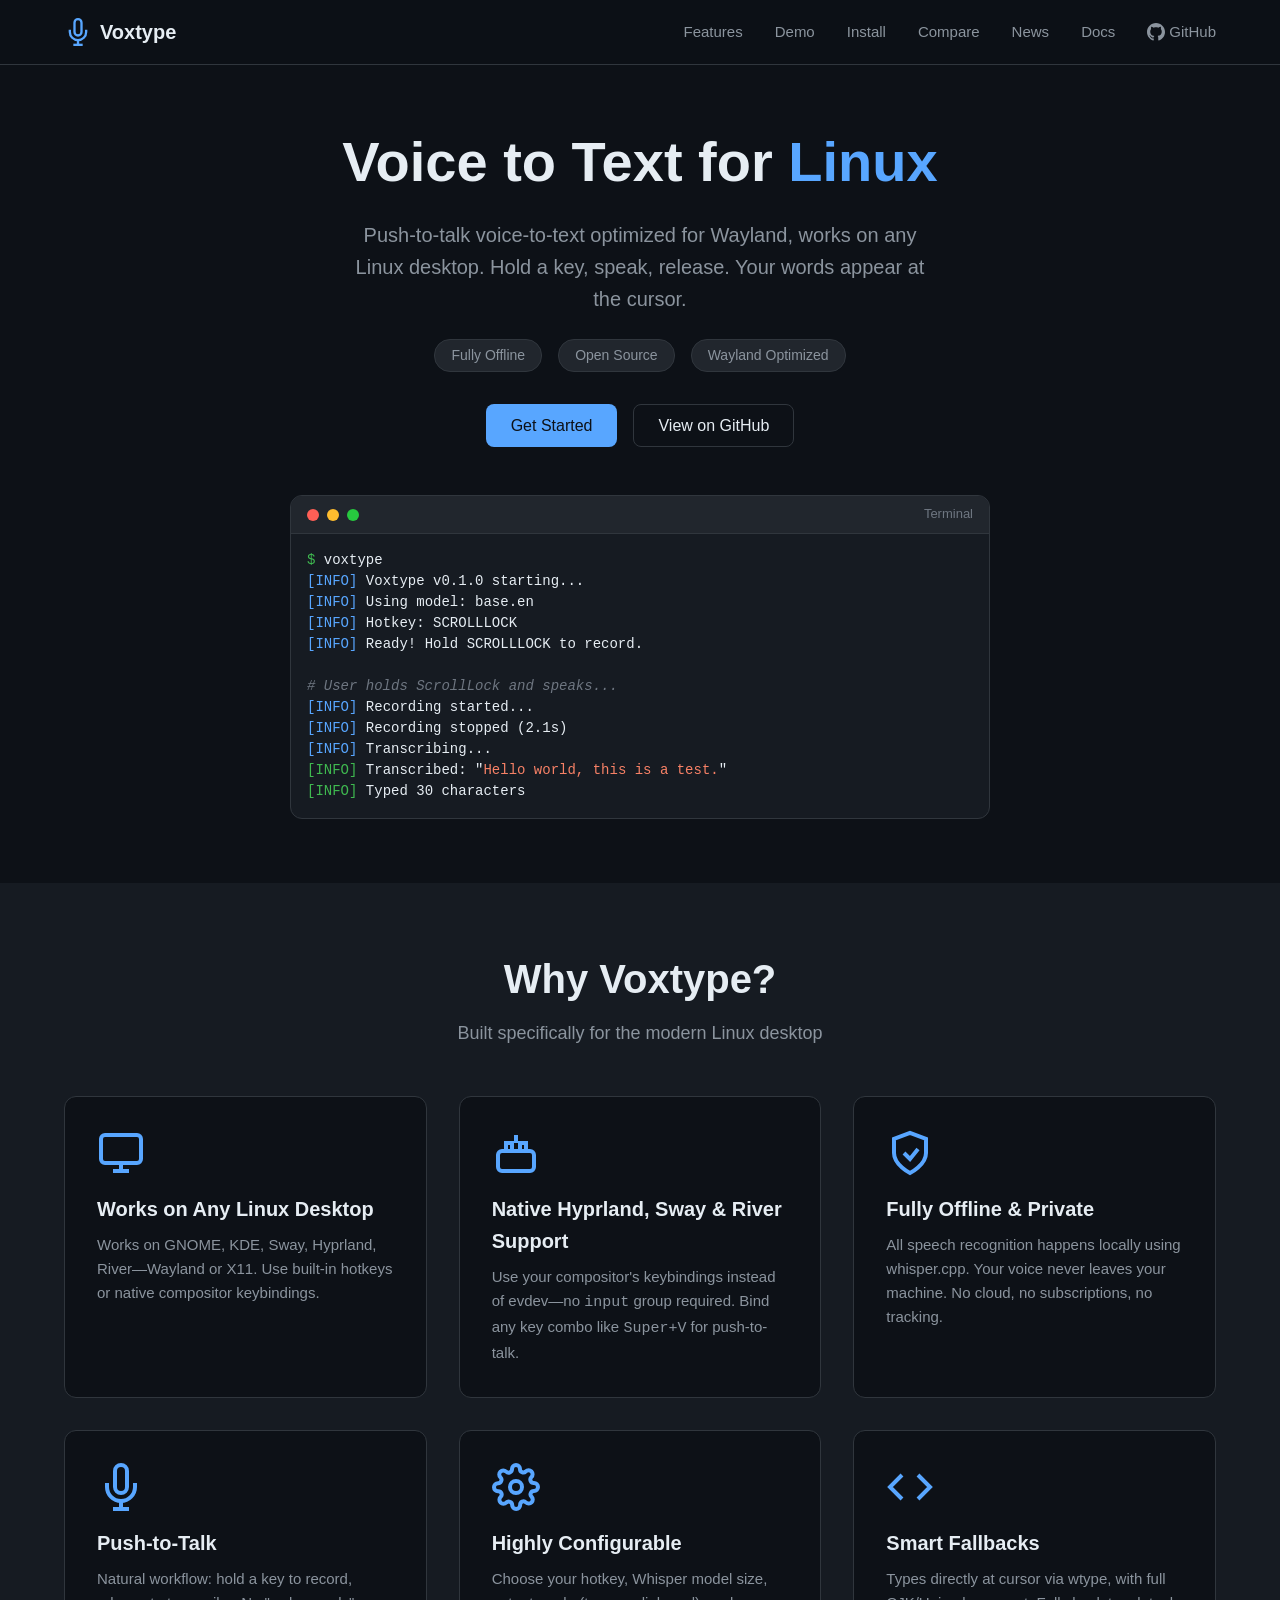
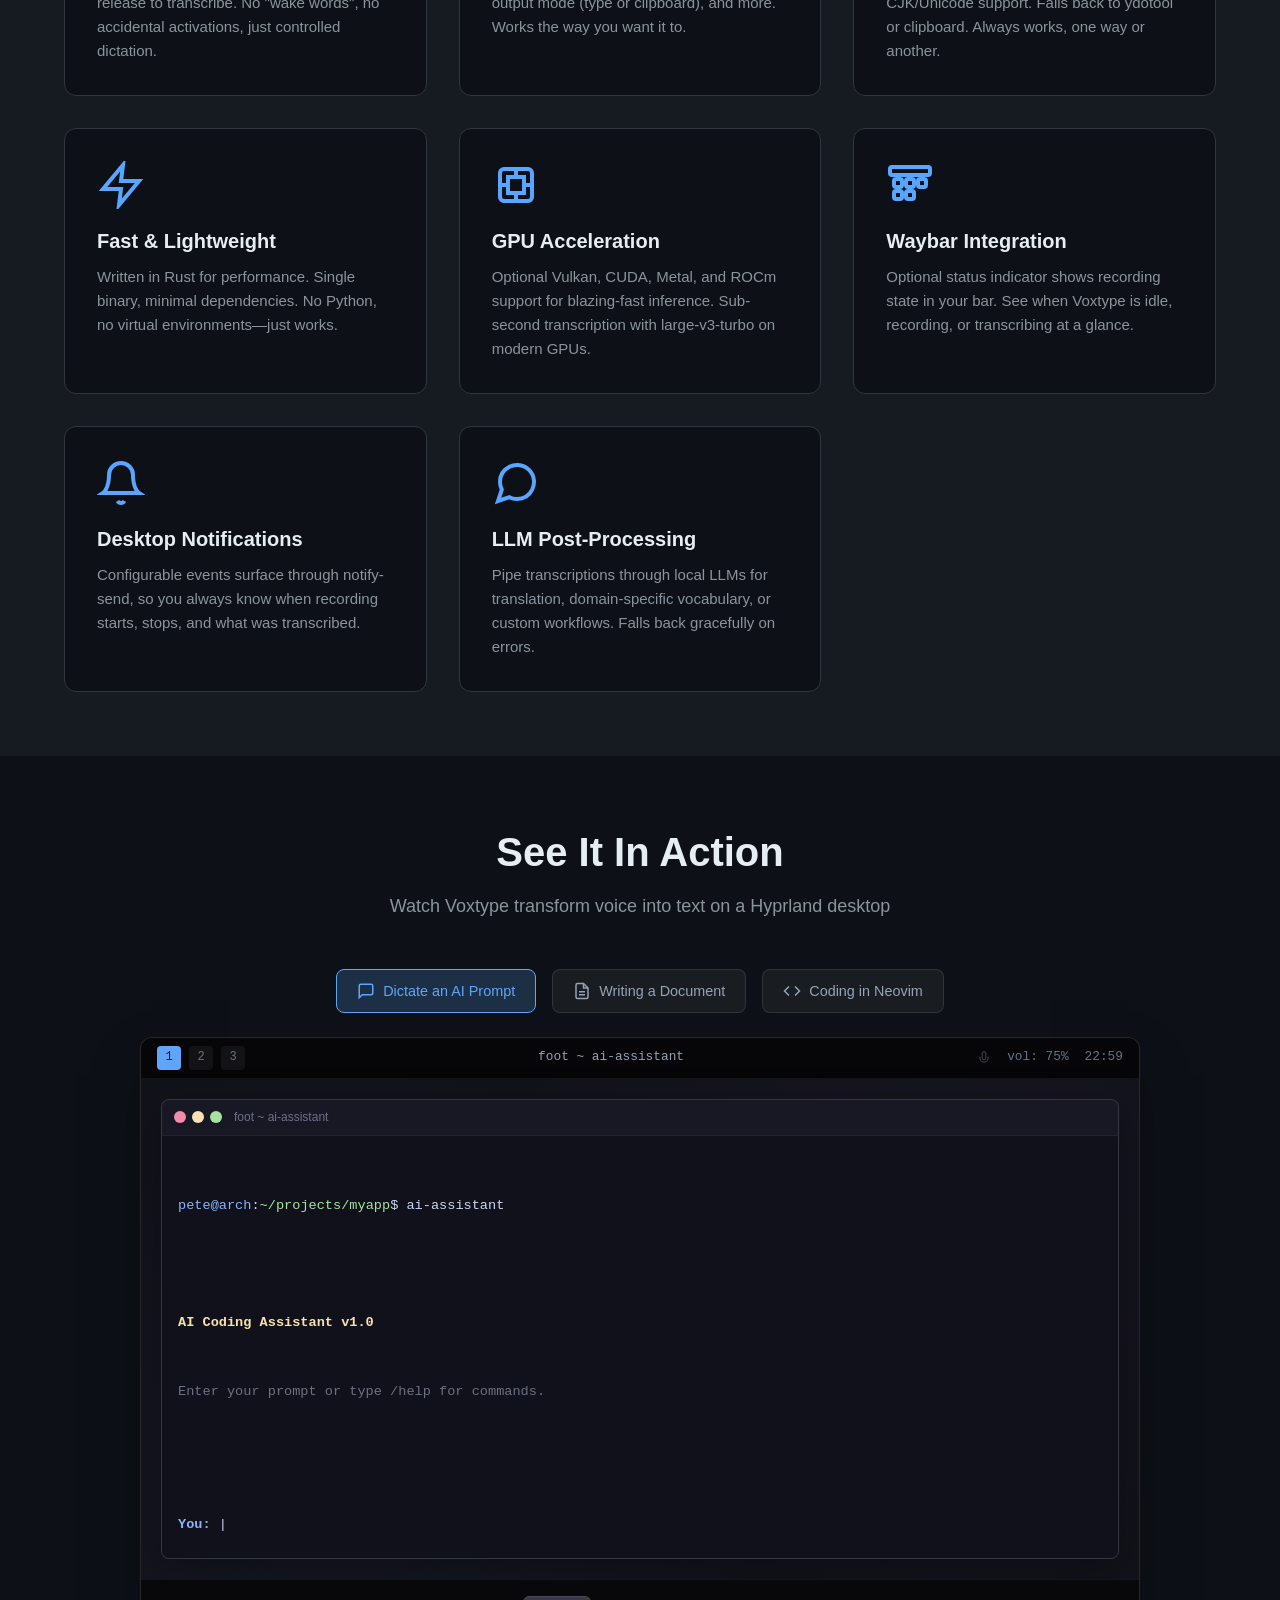
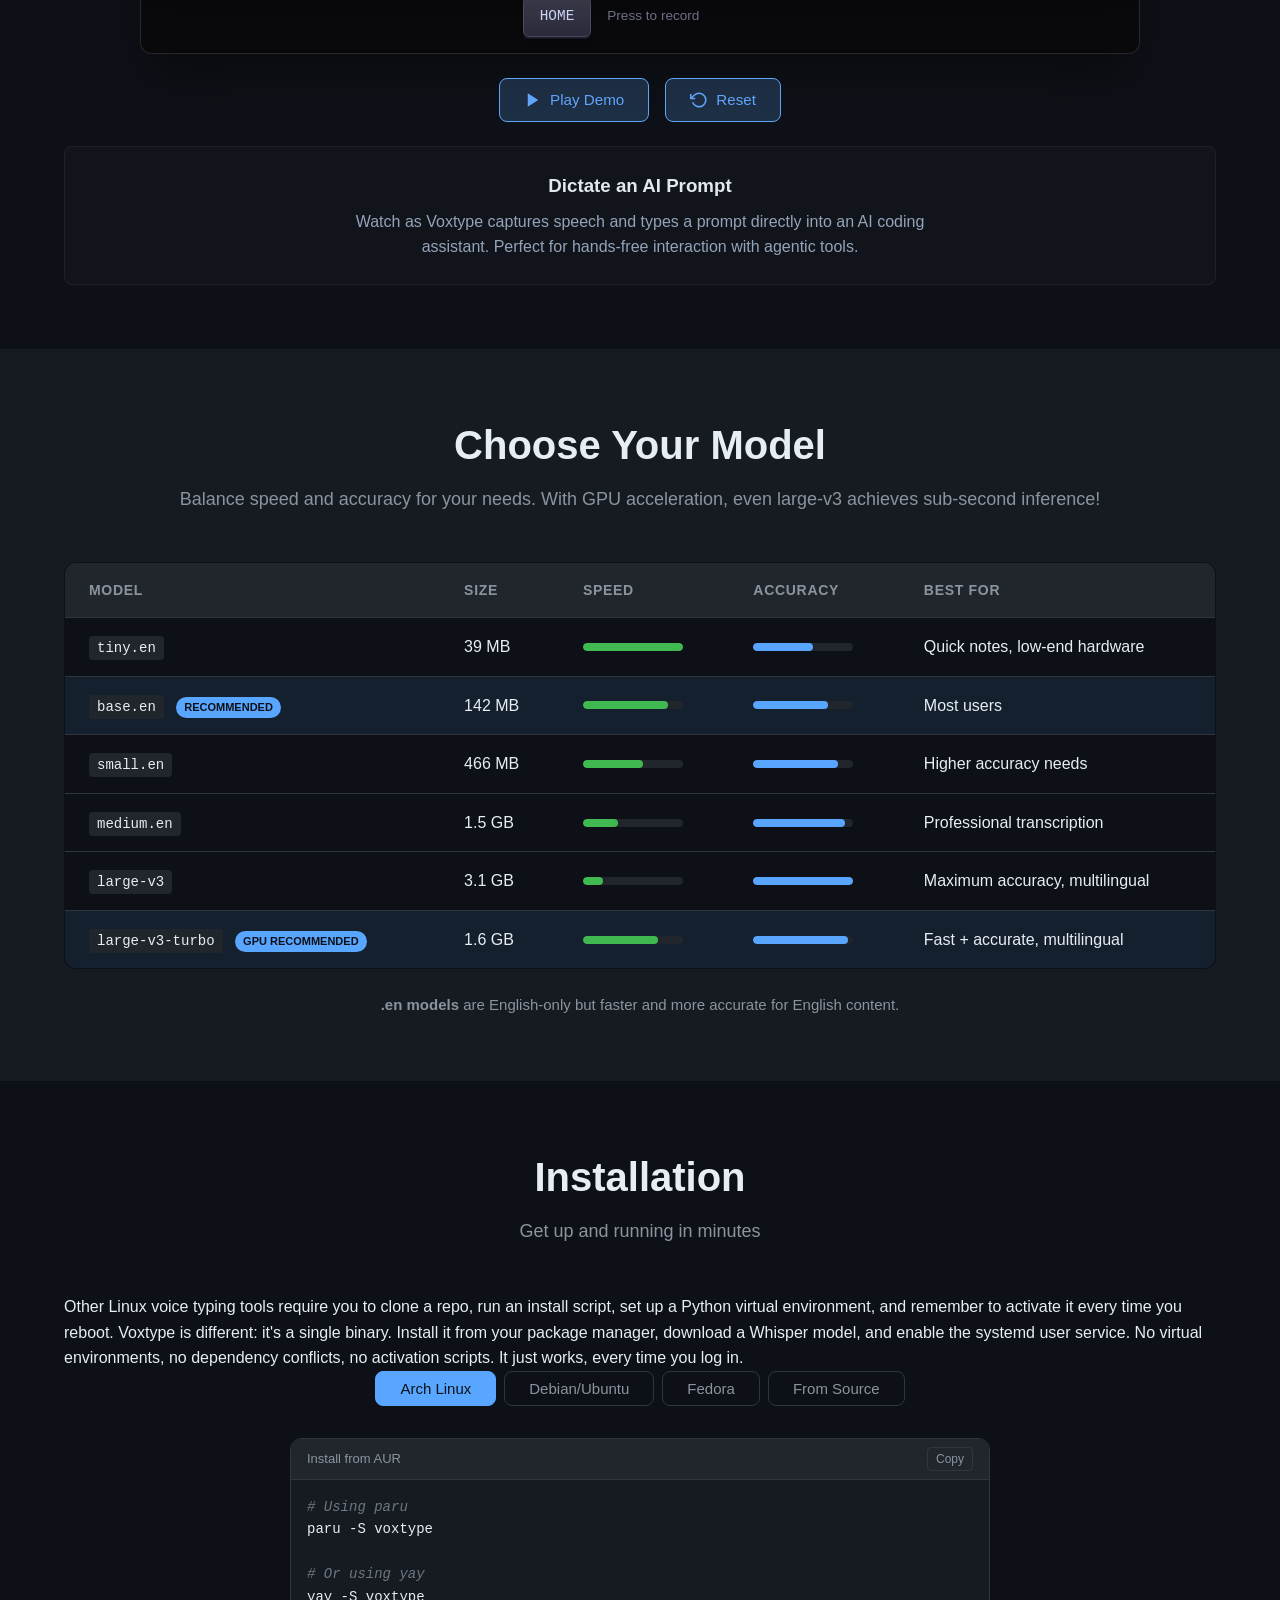
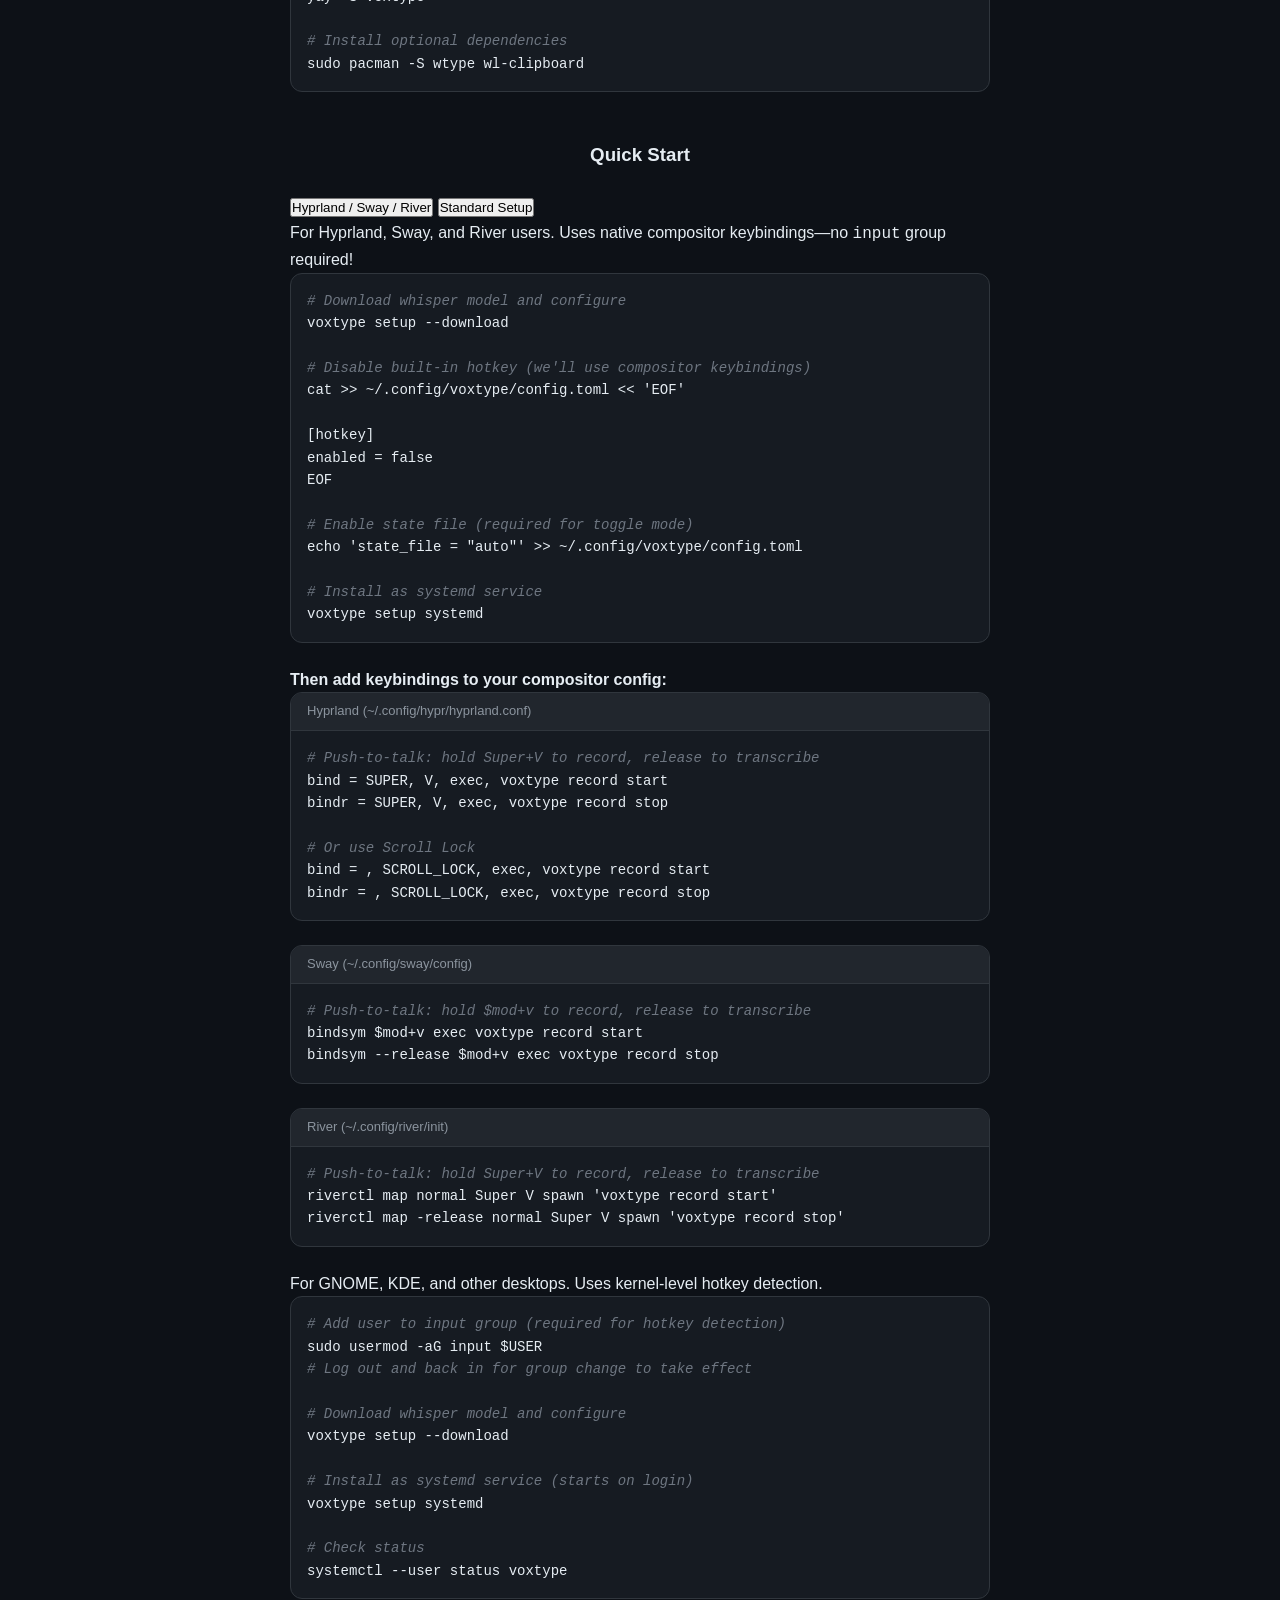
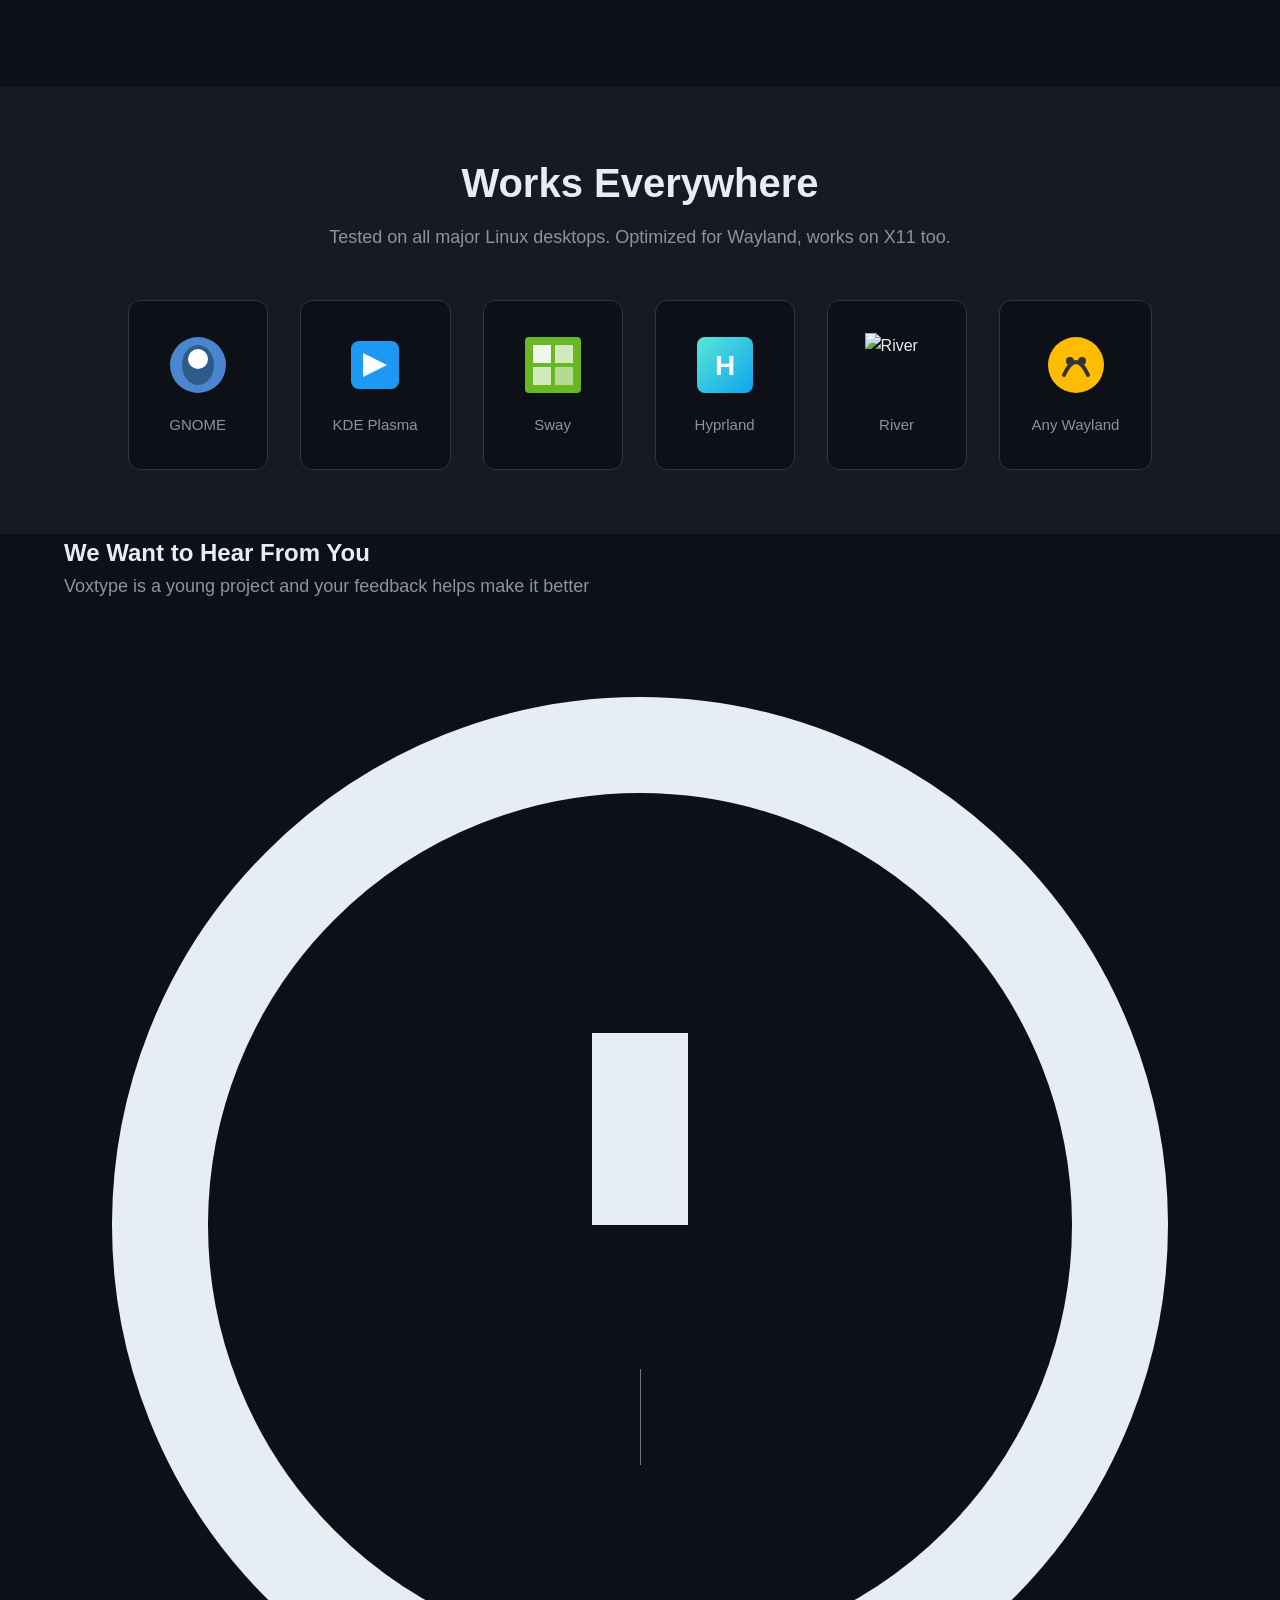
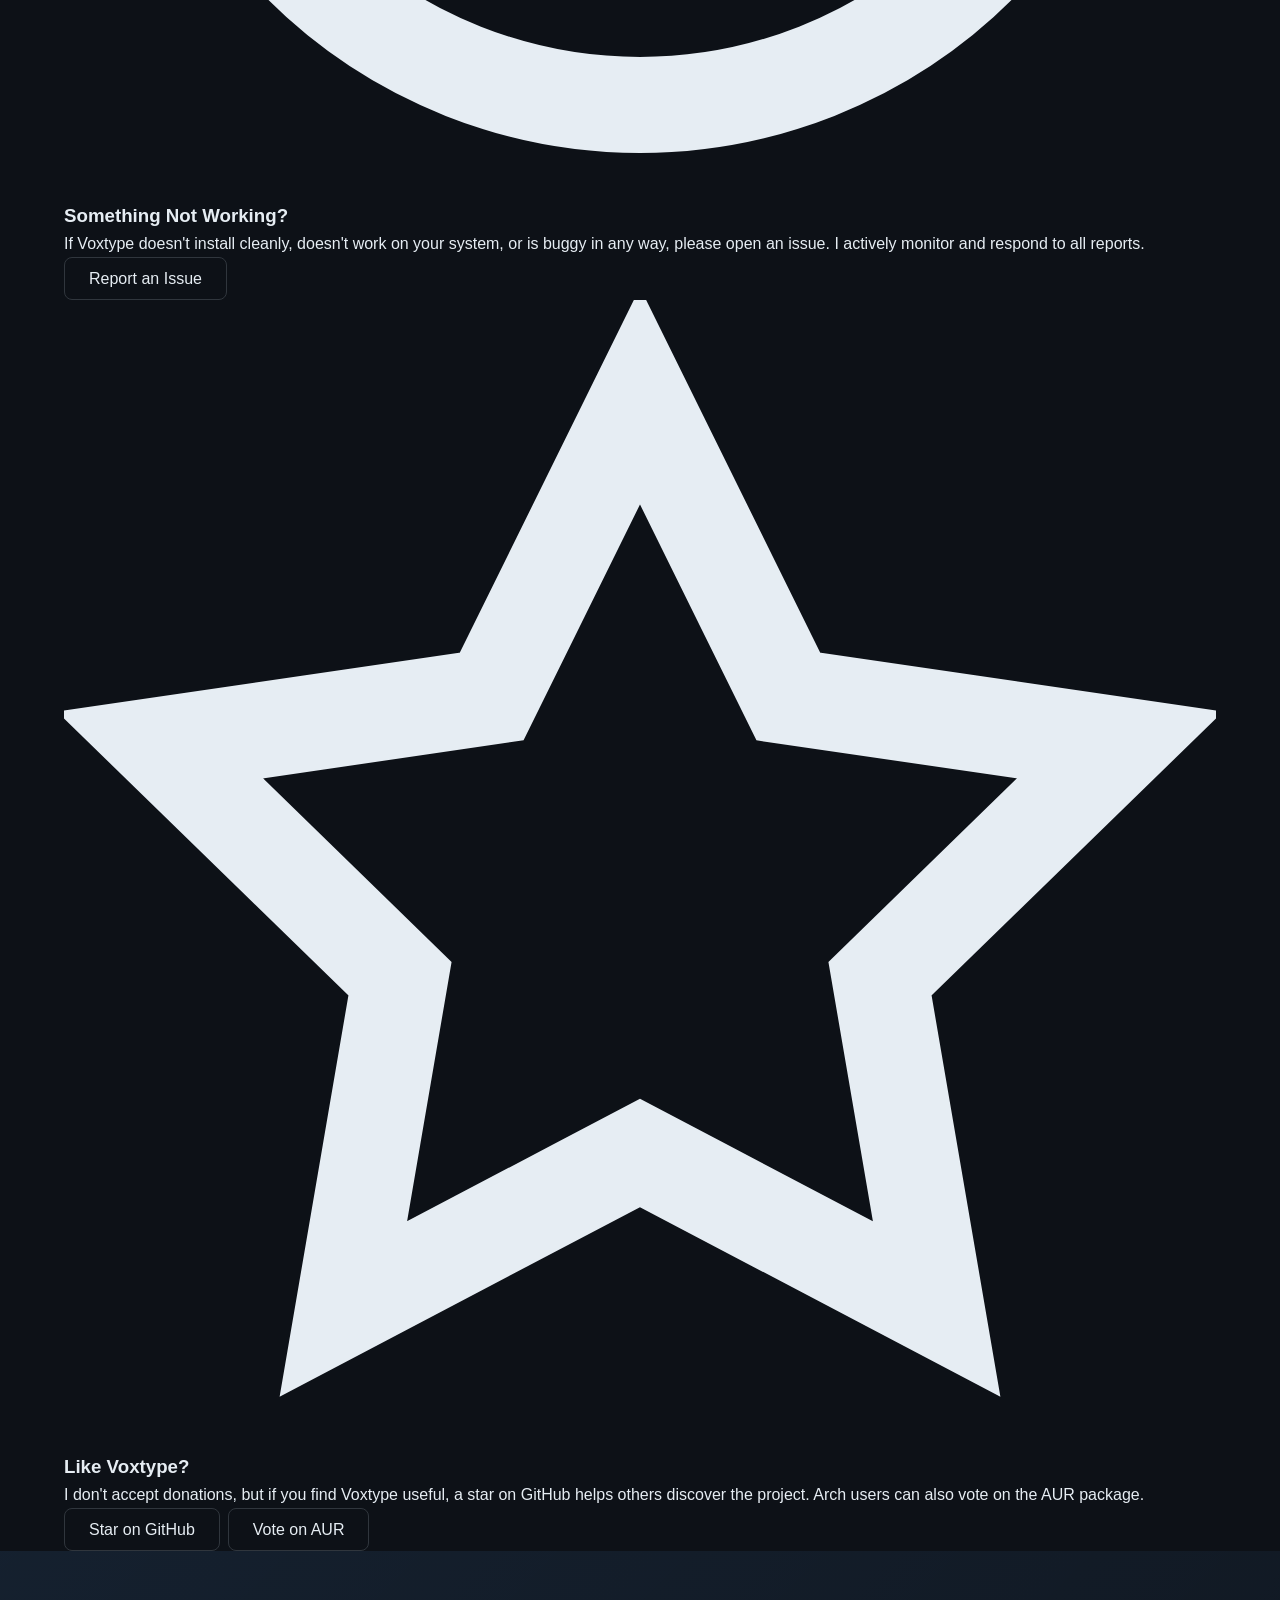
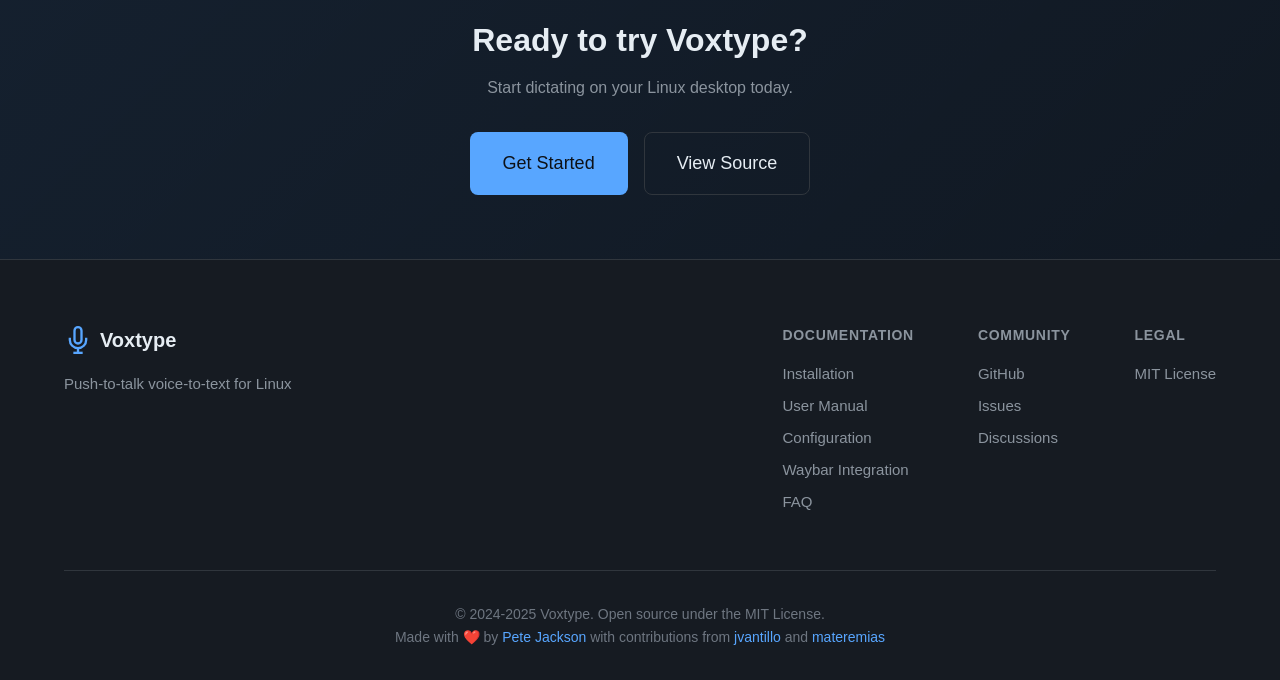
==== commit e2edd1fb: "Add News section to website with development updates - Create news/index.html with 11 articles from " ====
--- a/website/index.html
+++ b/website/index.html
@@ -39,6 +39,7 @@
                 <a href="#demo">Demo</a>
                 <a href="#install">Install</a>
                 <a href="compare/">Compare</a>
+                <a href="news/">News</a>
                 <a href="https://github.com/peteonrails/voxtype/tree/main/docs">Docs</a>
                 <a href="https://github.com/peteonrails/voxtype" class="nav-github">
                     <svg viewBox="0 0 24 24" fill="currentColor">
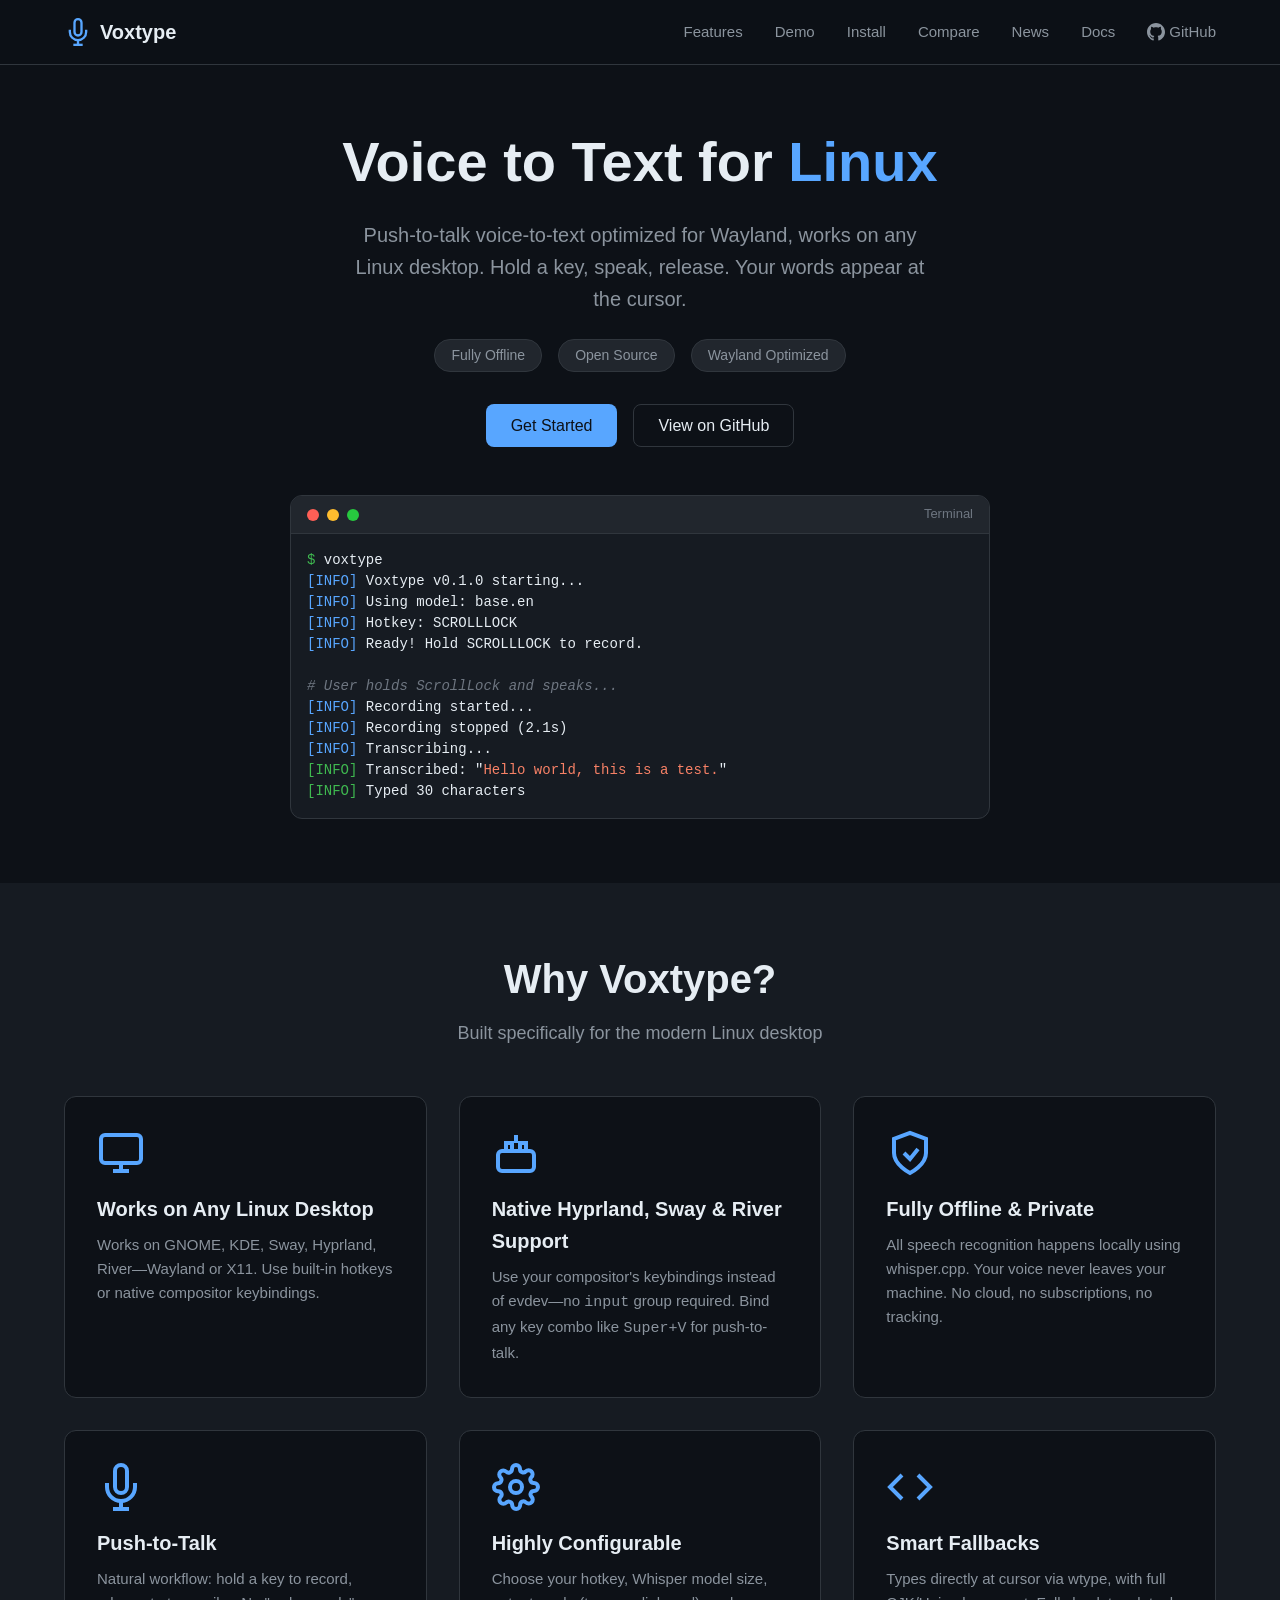
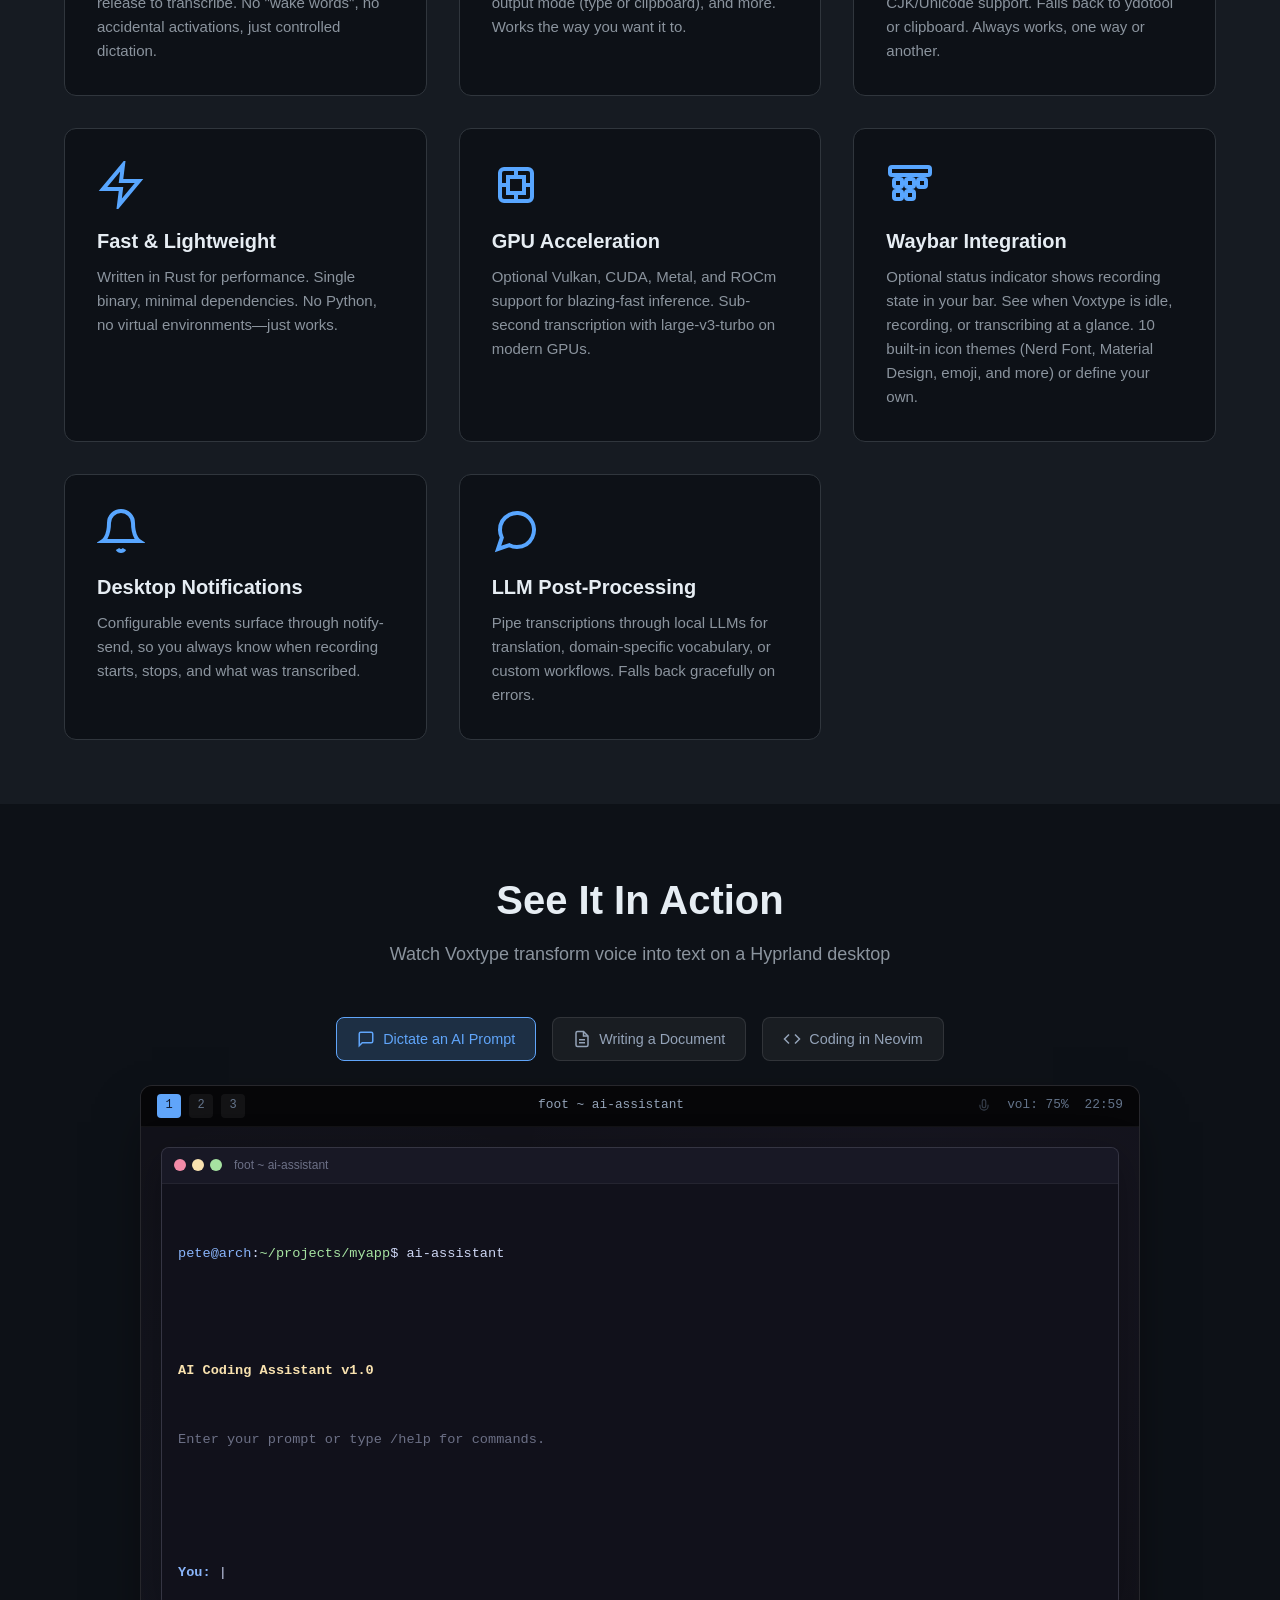
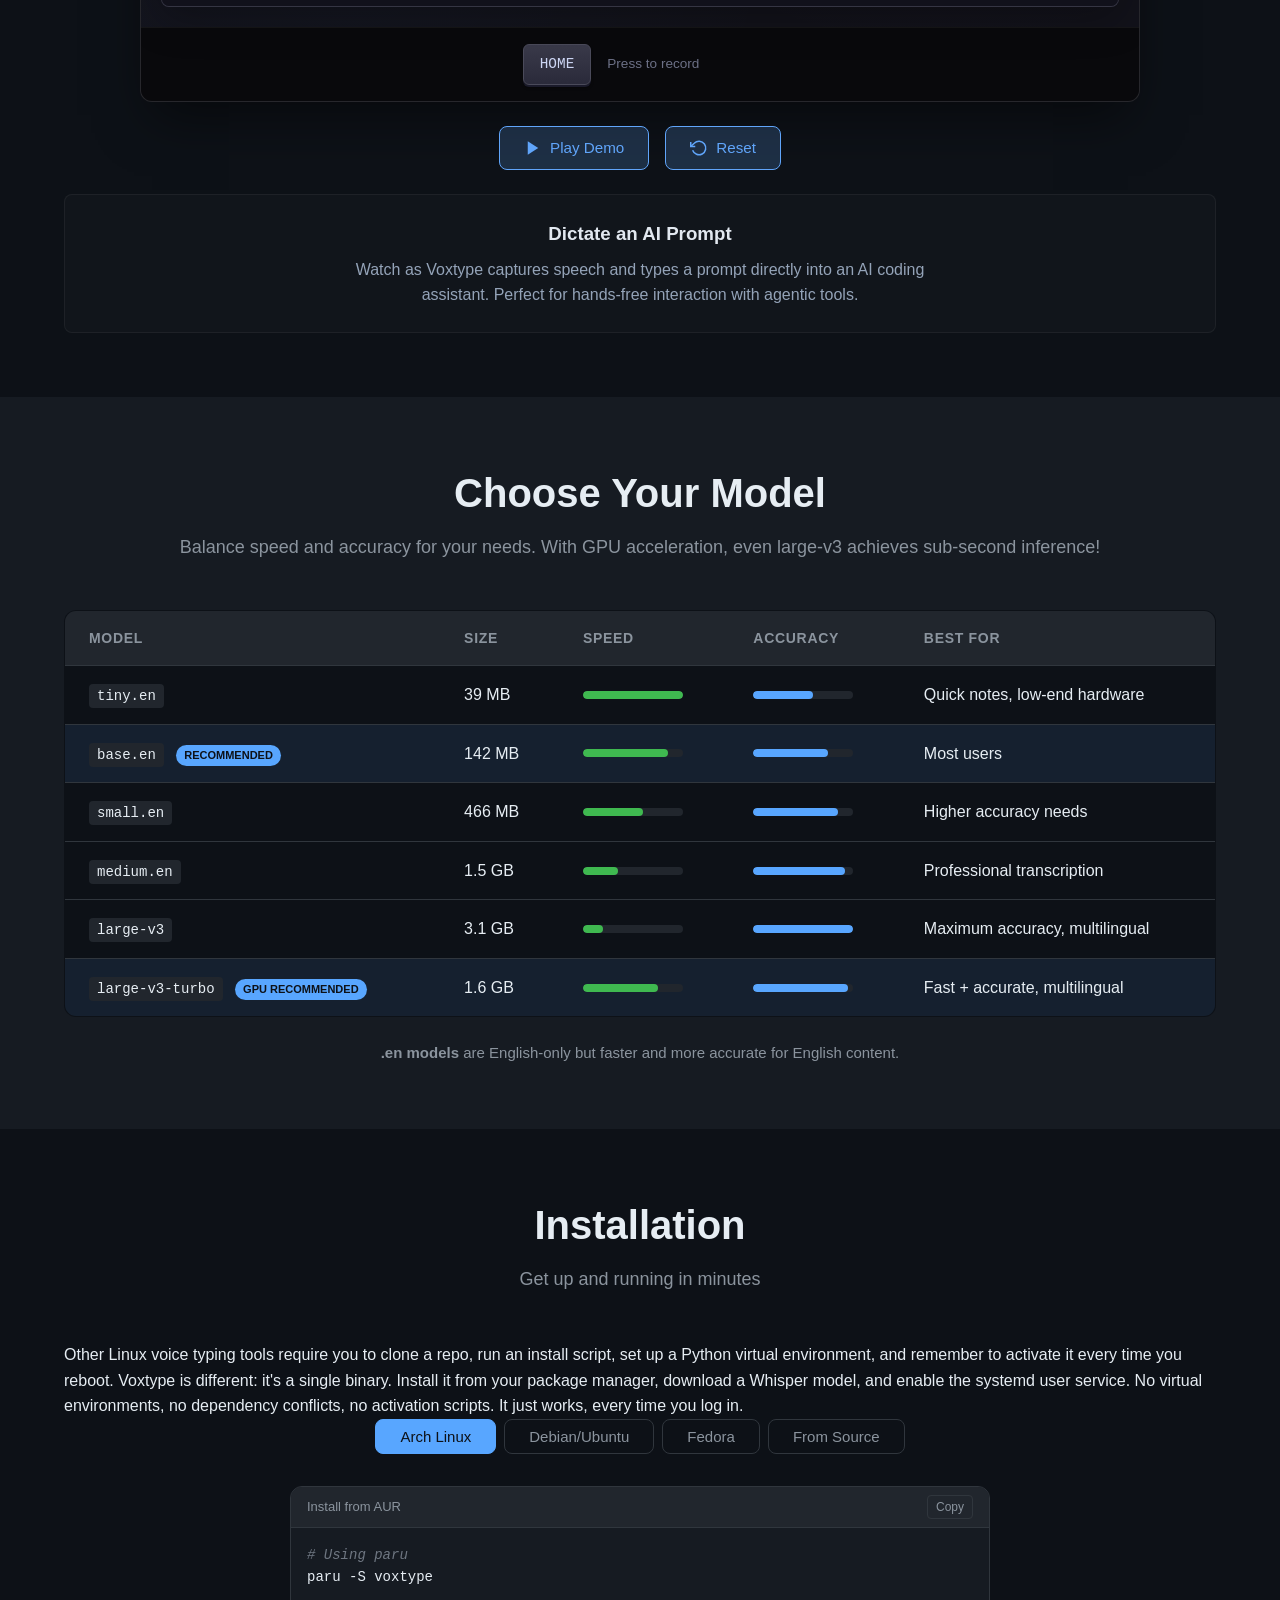
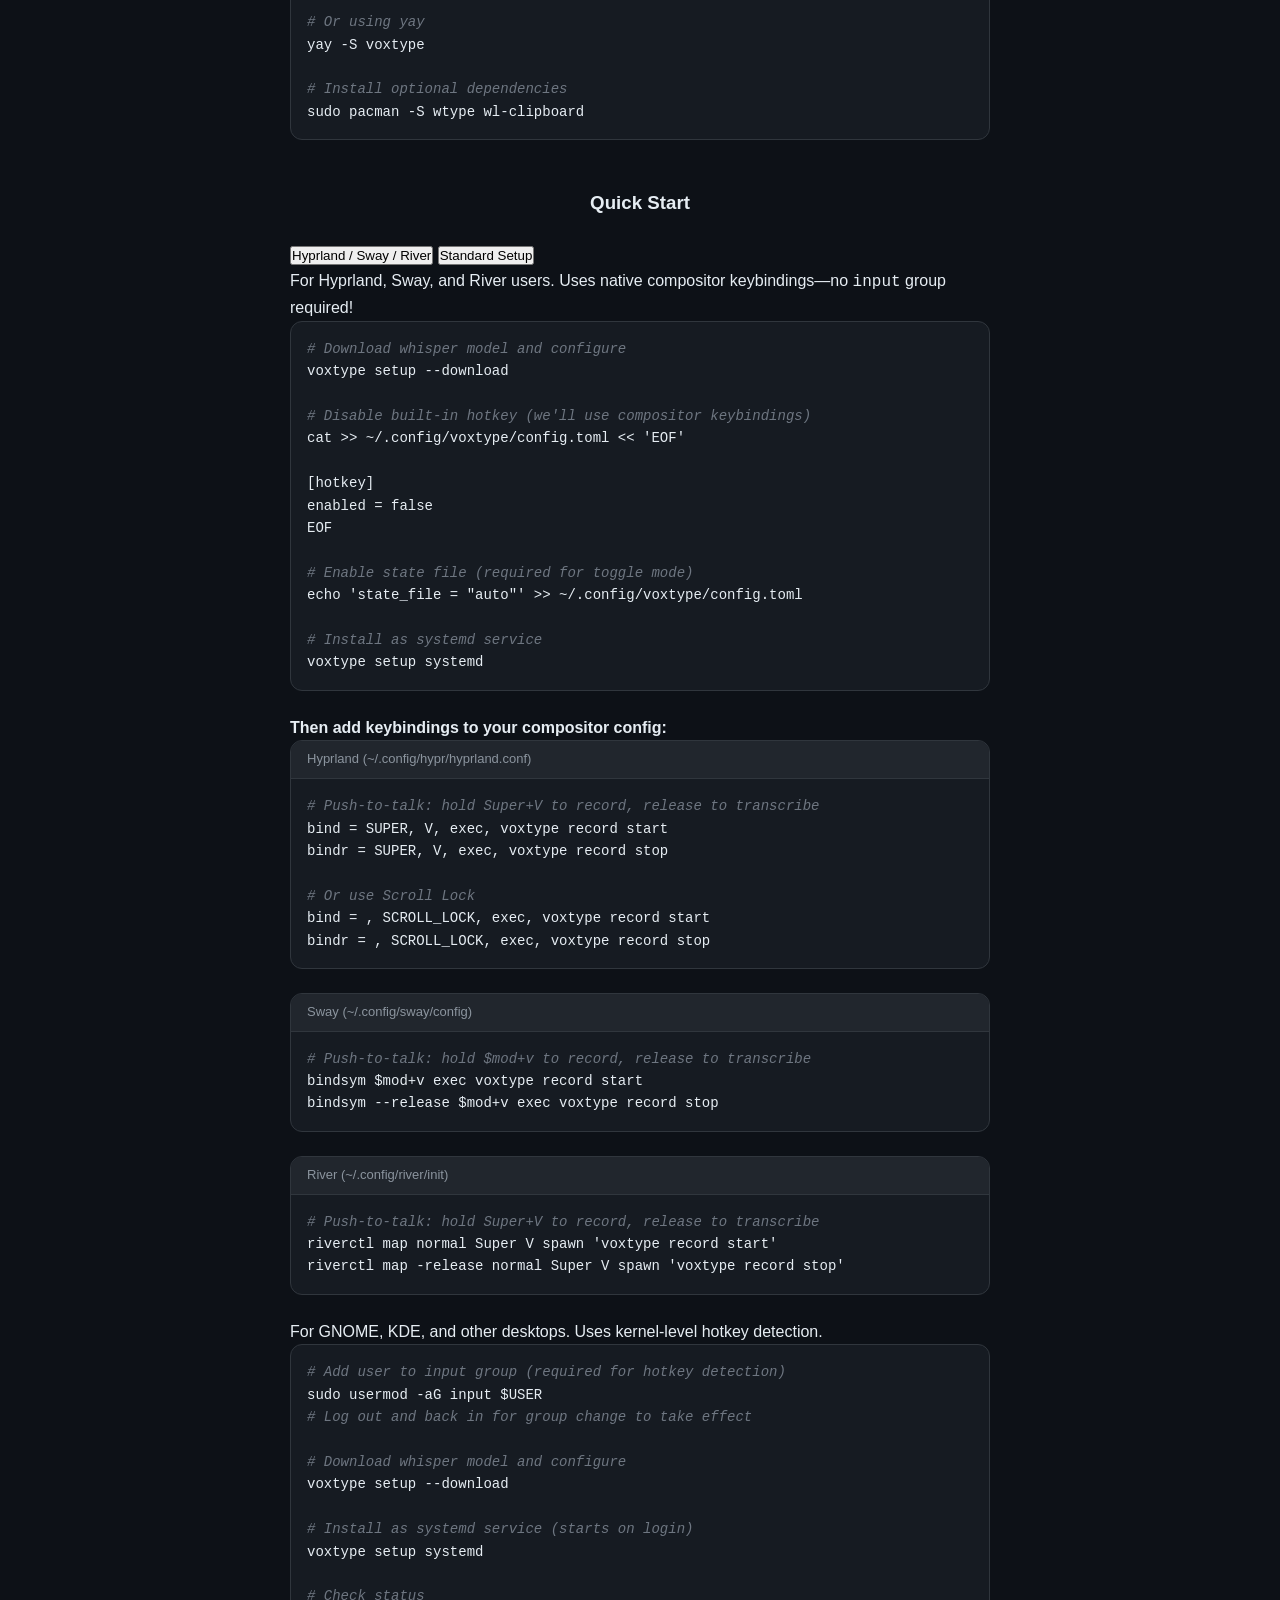
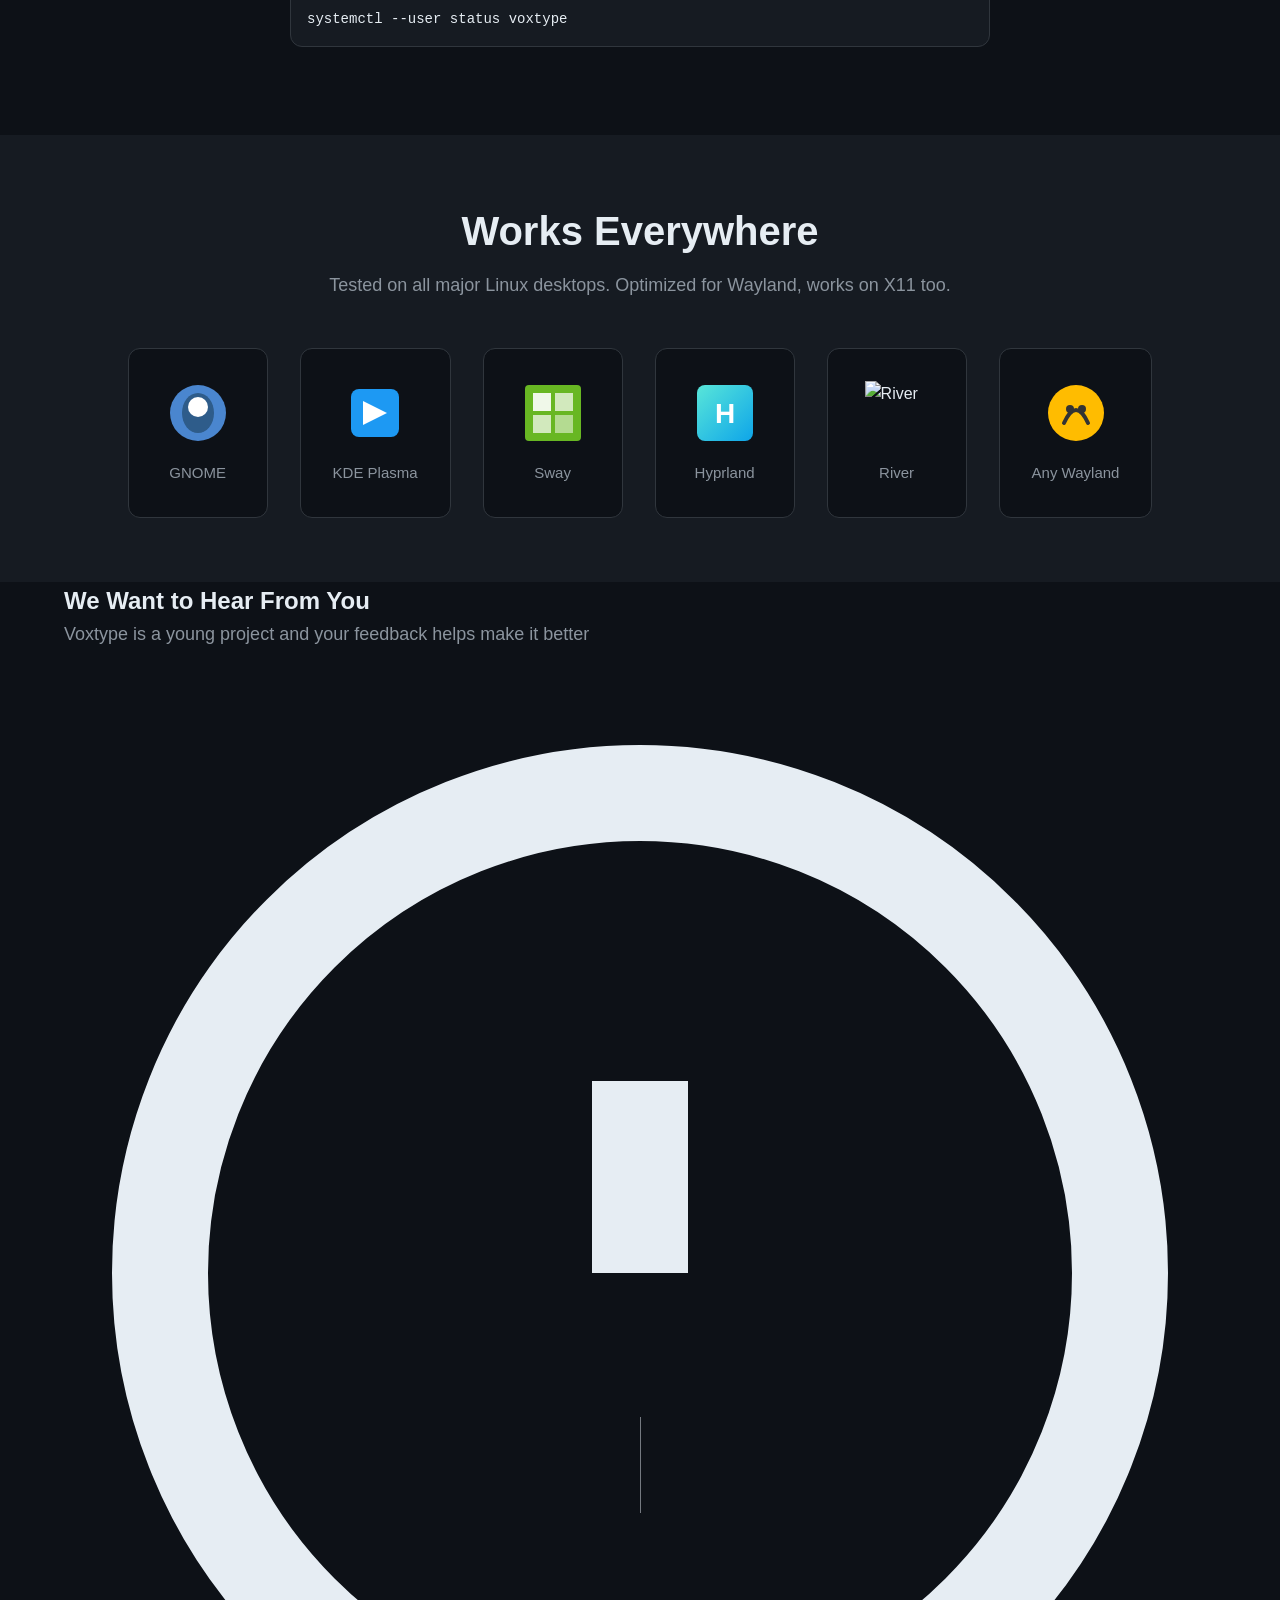
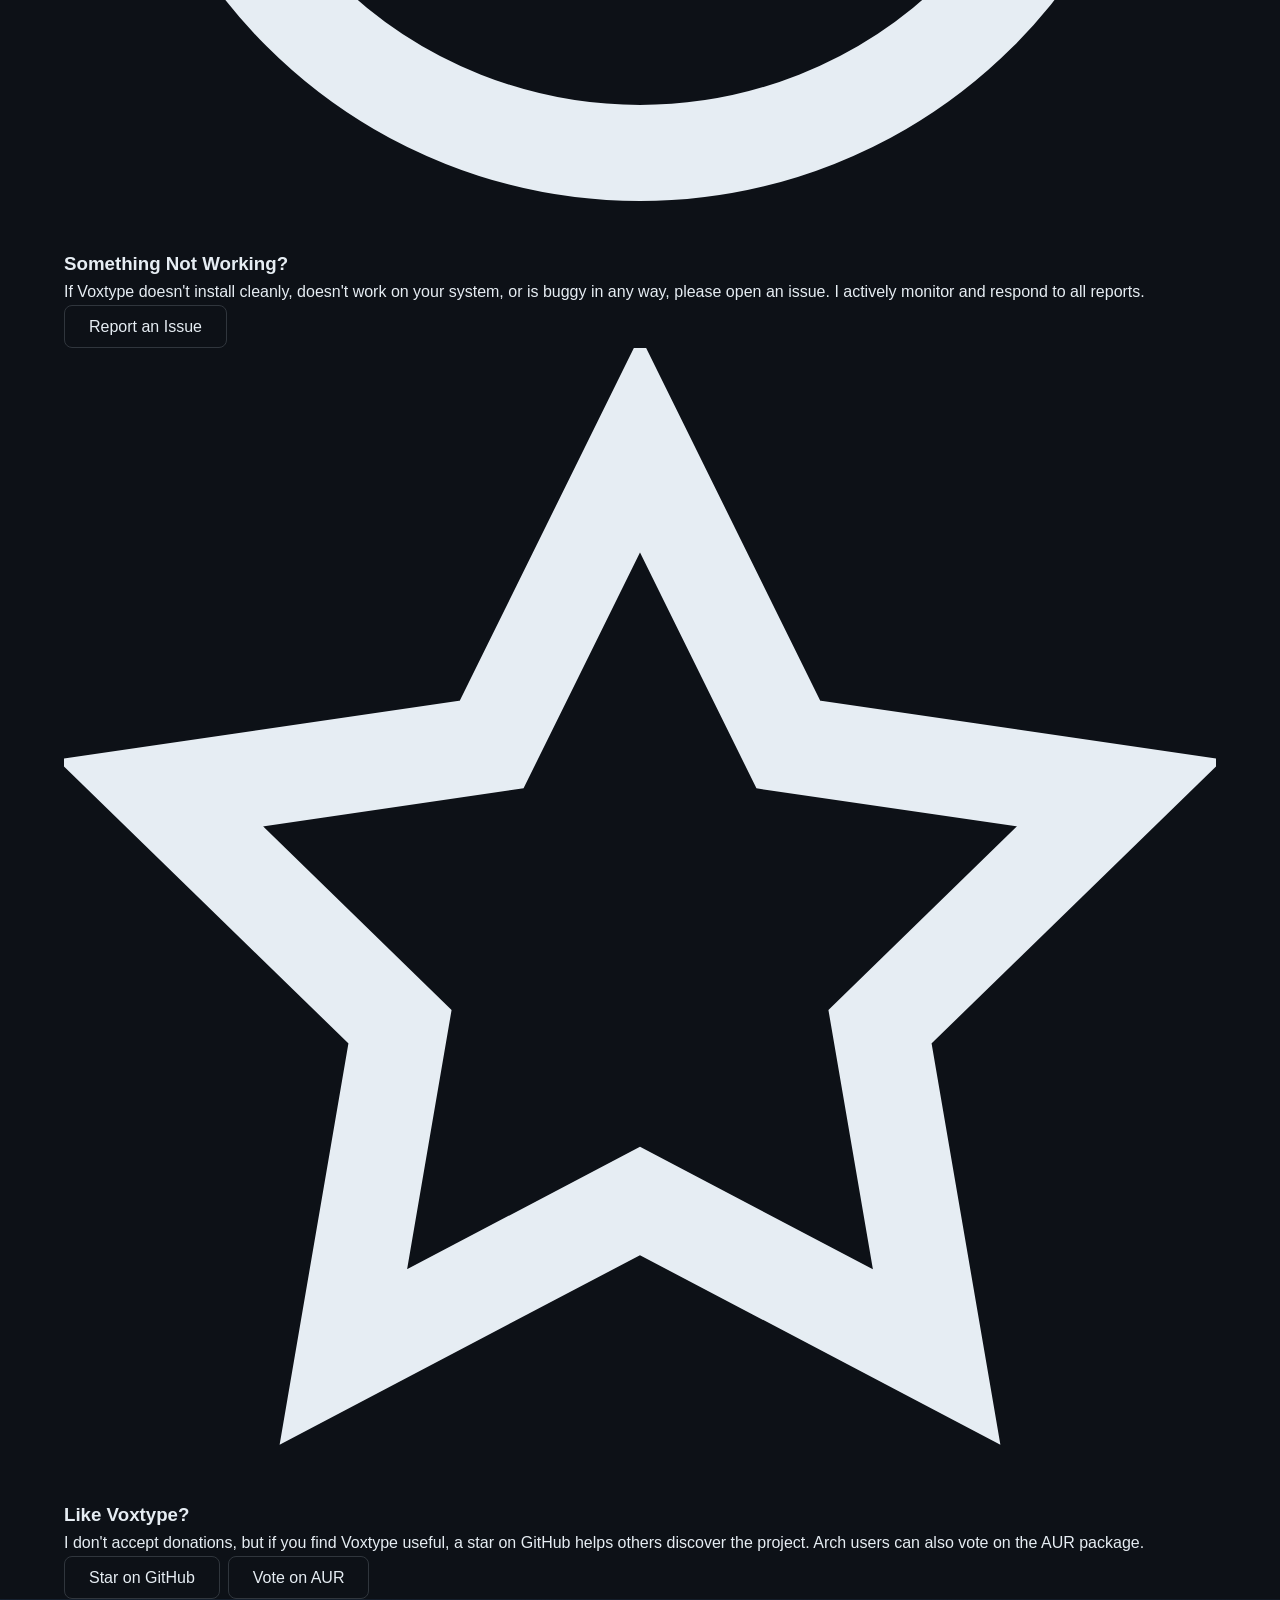
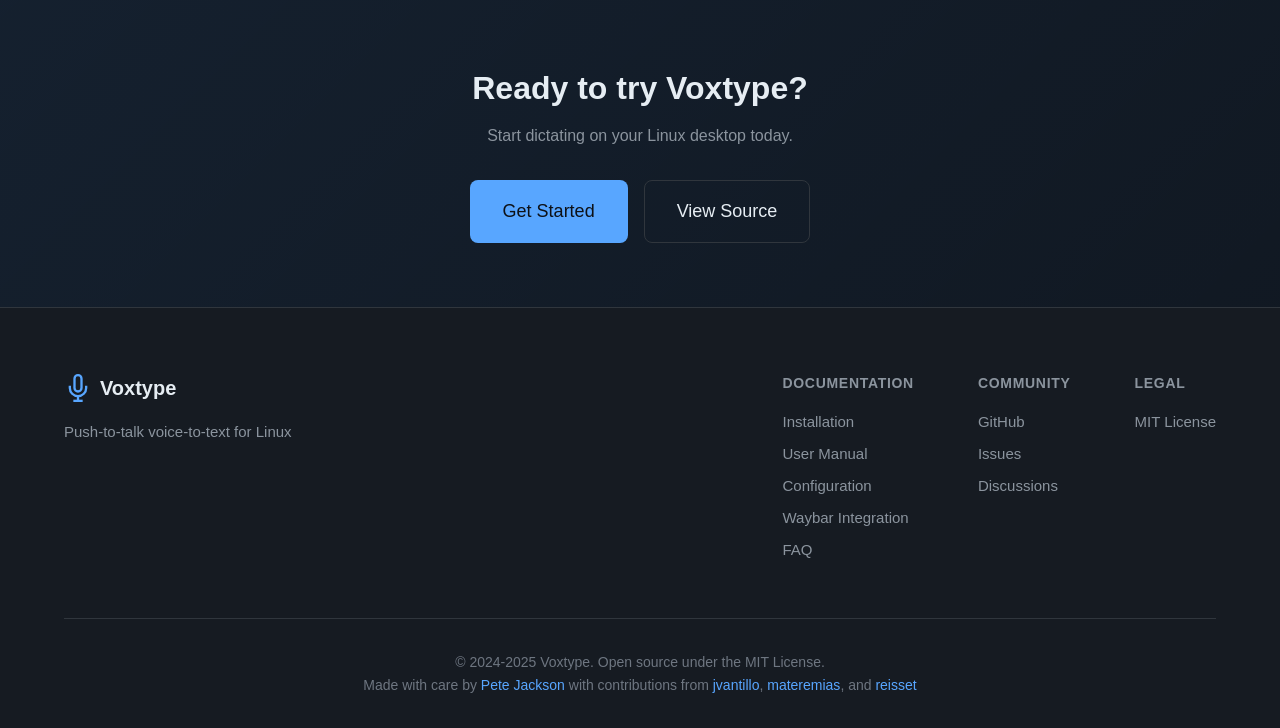
==== commit 97c8fe0d: "Add configurable status bar icons with 10 built-in themes Implements GitHub issue #26. Users can now" ====
--- a/website/index.html
+++ b/website/index.html
@@ -240,6 +240,7 @@
                     <p>
                         Optional status indicator shows recording state in your bar.
                         See when Voxtype is idle, recording, or transcribing at a glance.
+                        10 built-in icon themes (Nerd Font, Material Design, emoji, and more) or define your own.
                     </p>
                 </div>
 
@@ -861,7 +862,7 @@
 
             <div class="footer-bottom">
                 <p>&copy; 2024-2025 Voxtype. Open source under the MIT License.</p>
-                <p>Made with ❤️ by <a href="https://peterjackson.dev">Pete Jackson</a> with contributions from <a href="https://github.com/jvantillo">jvantillo</a> and <a href="https://github.com/materemias">materemias</a></p>
+                <p>Made with care by <a href="https://peterjackson.dev">Pete Jackson</a> with contributions from <a href="https://github.com/jvantillo">jvantillo</a>, <a href="https://github.com/materemias">materemias</a>, and <a href="https://github.com/reisset">reisset</a></p>
             </div>
         </div>
     </footer>
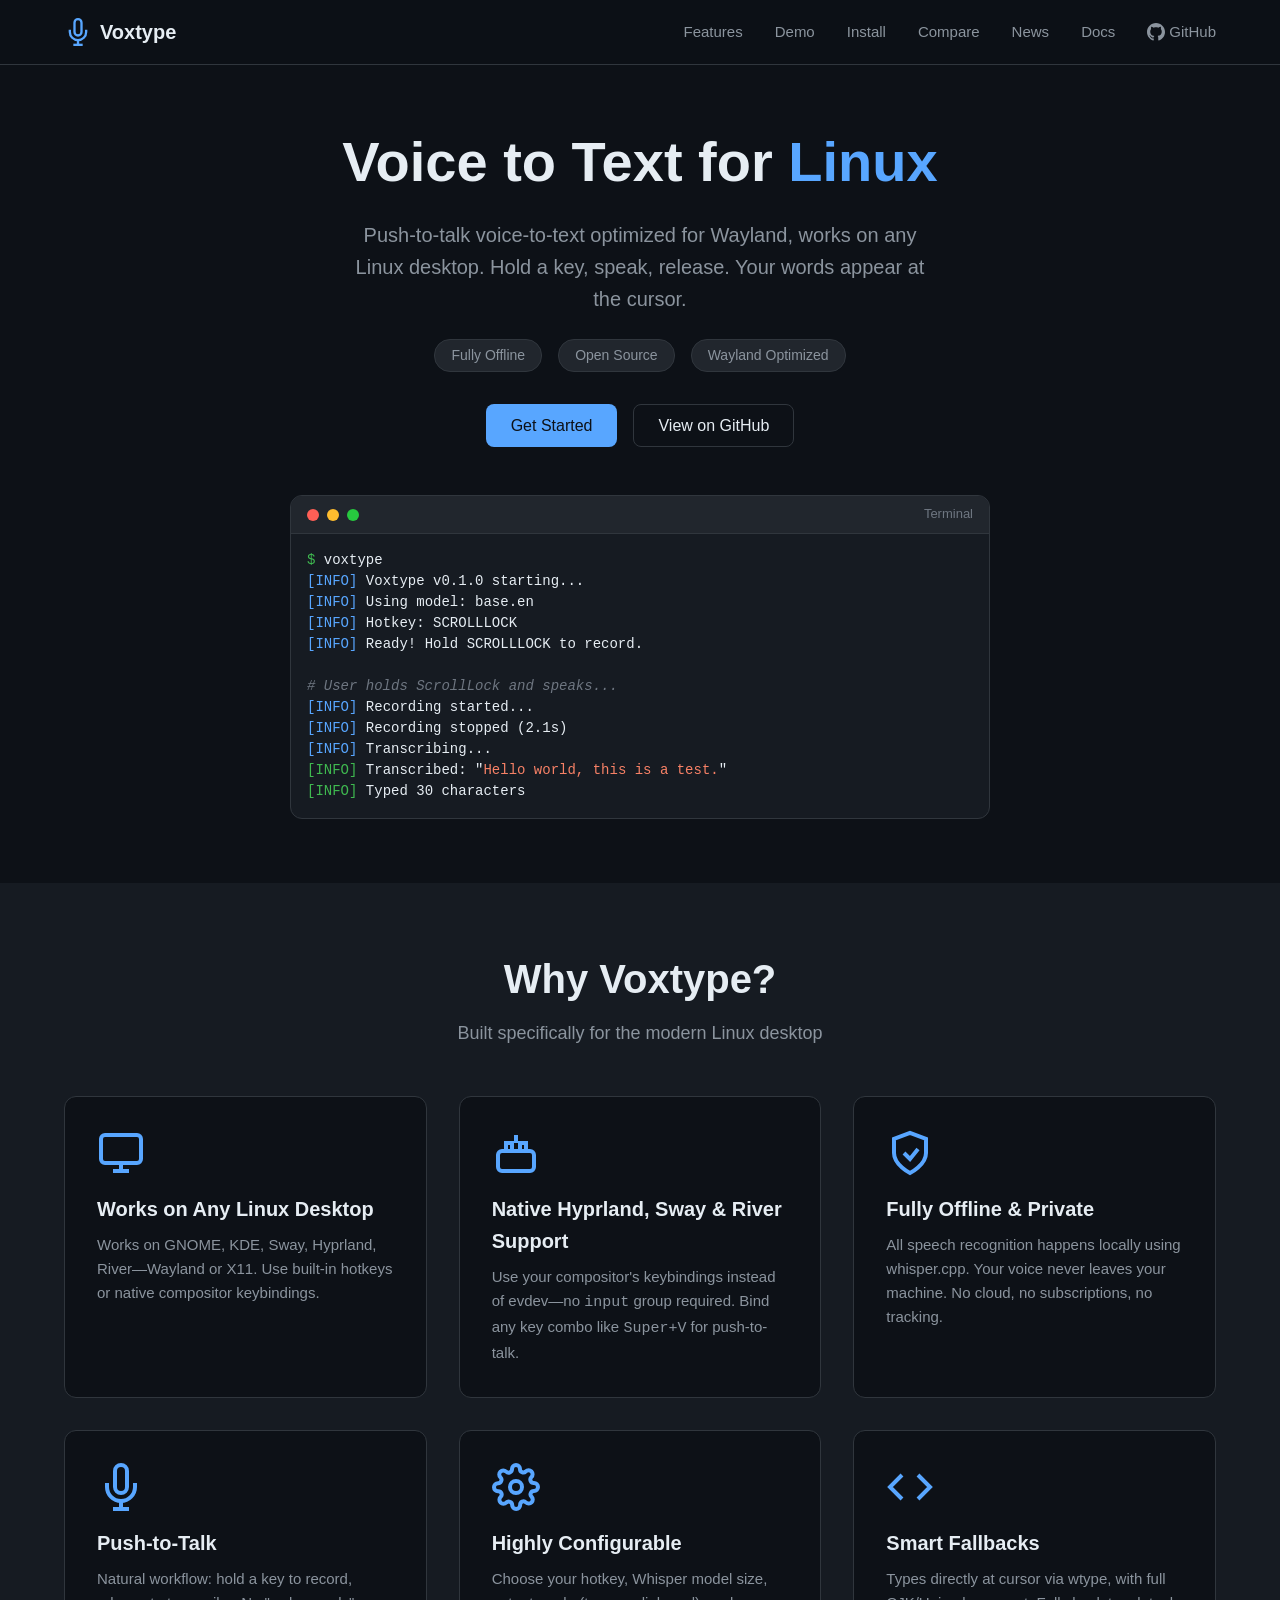
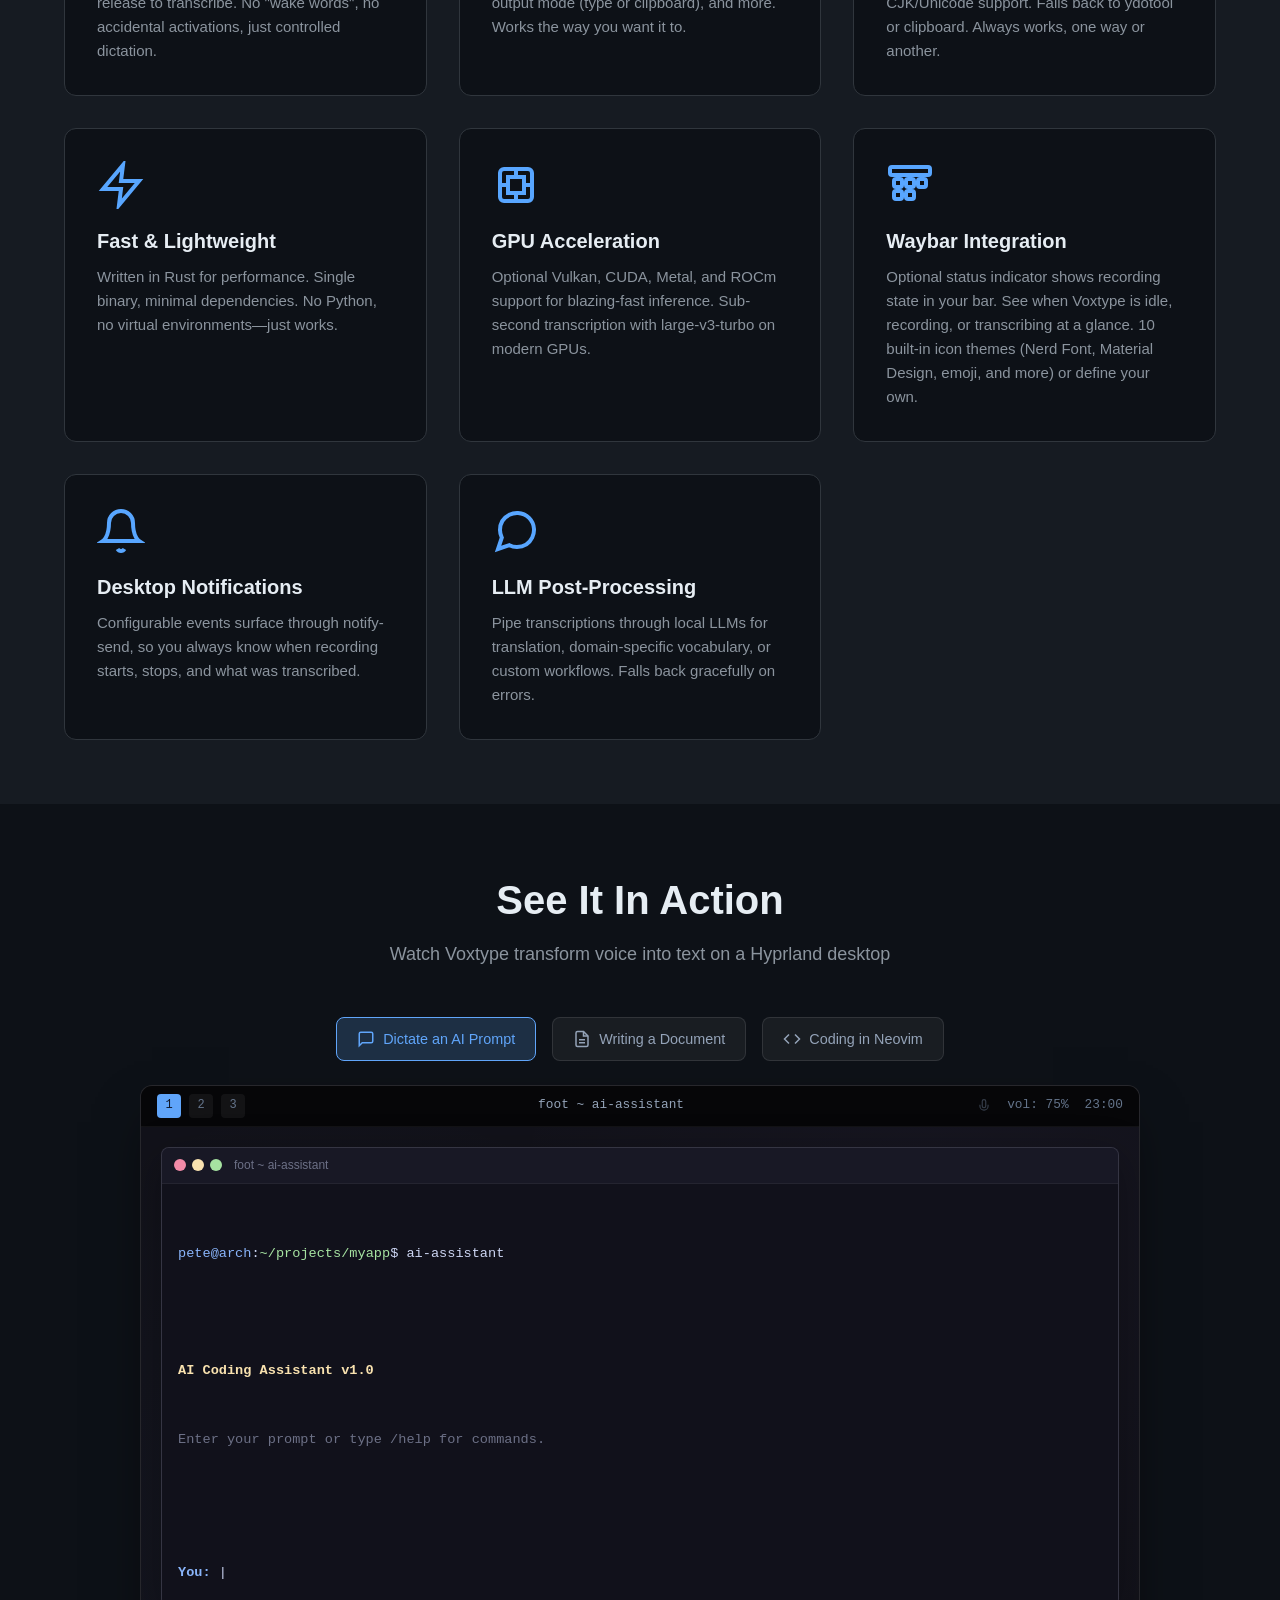
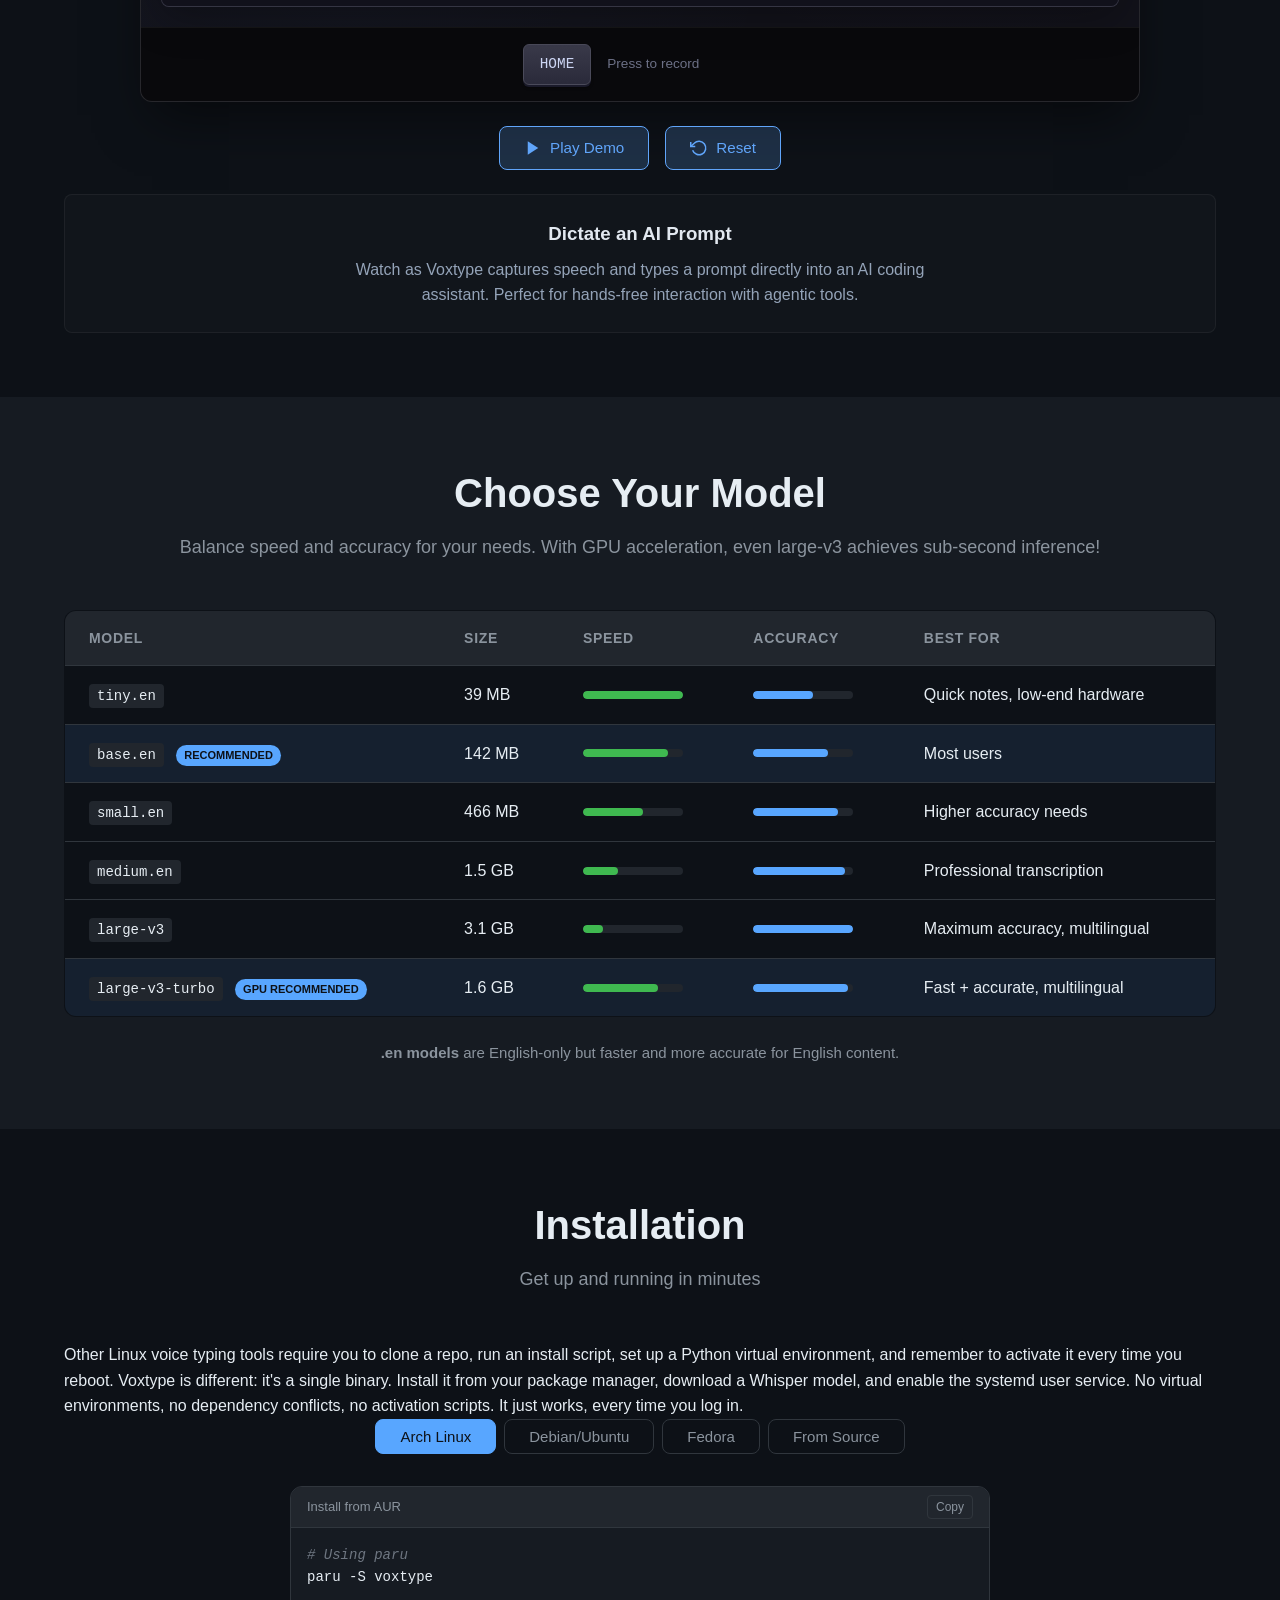
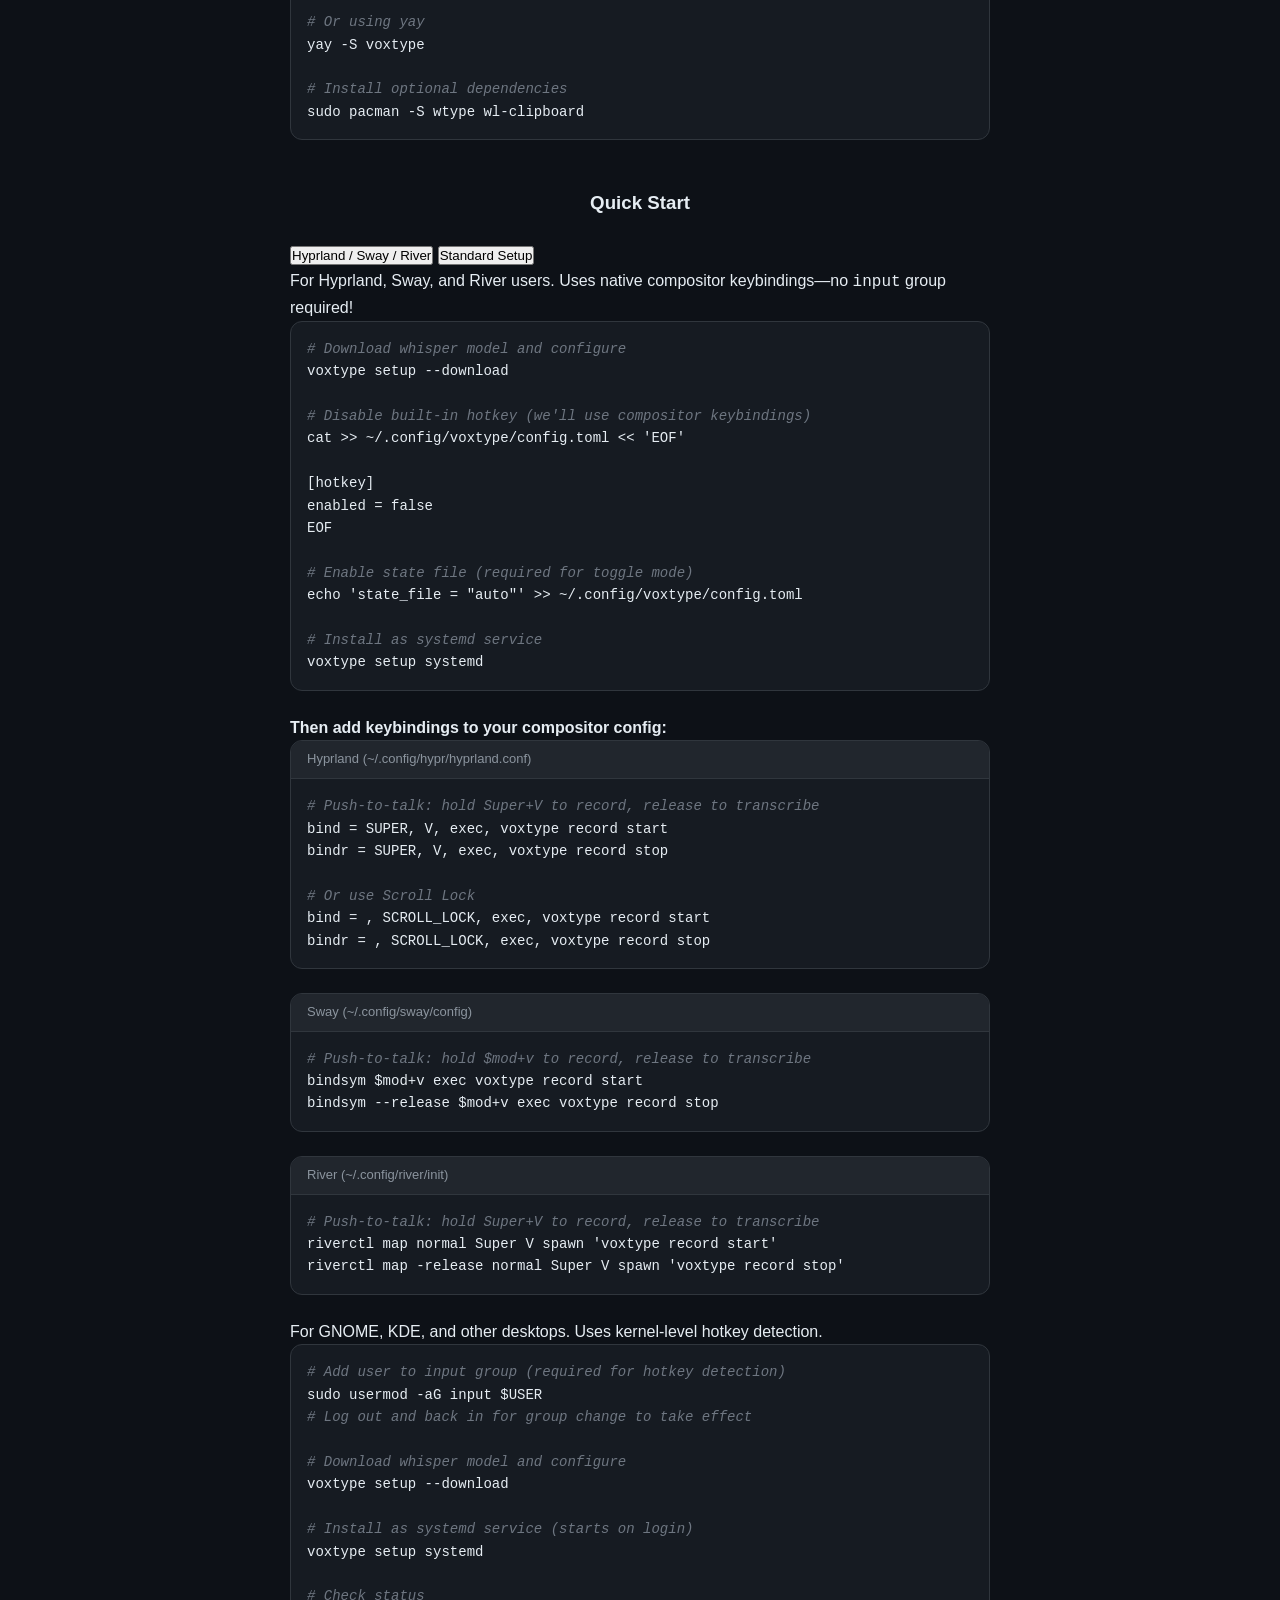
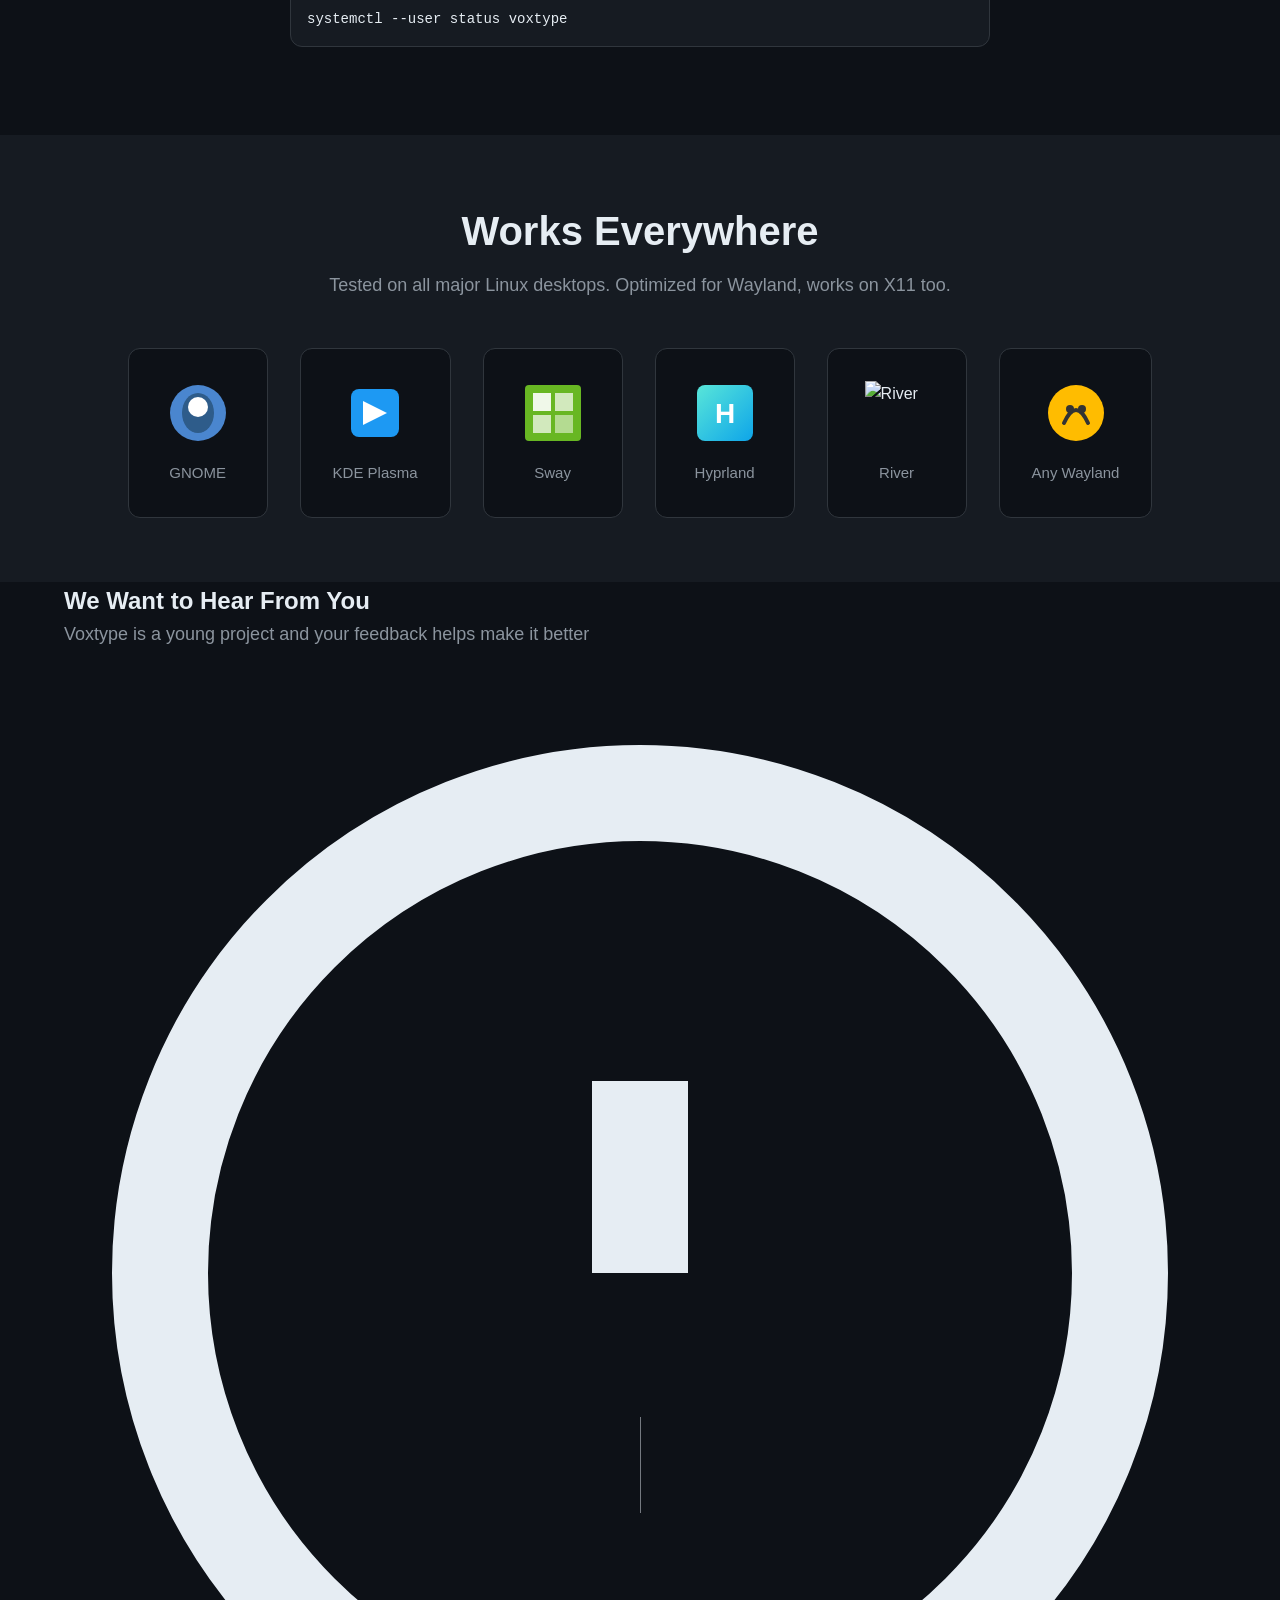
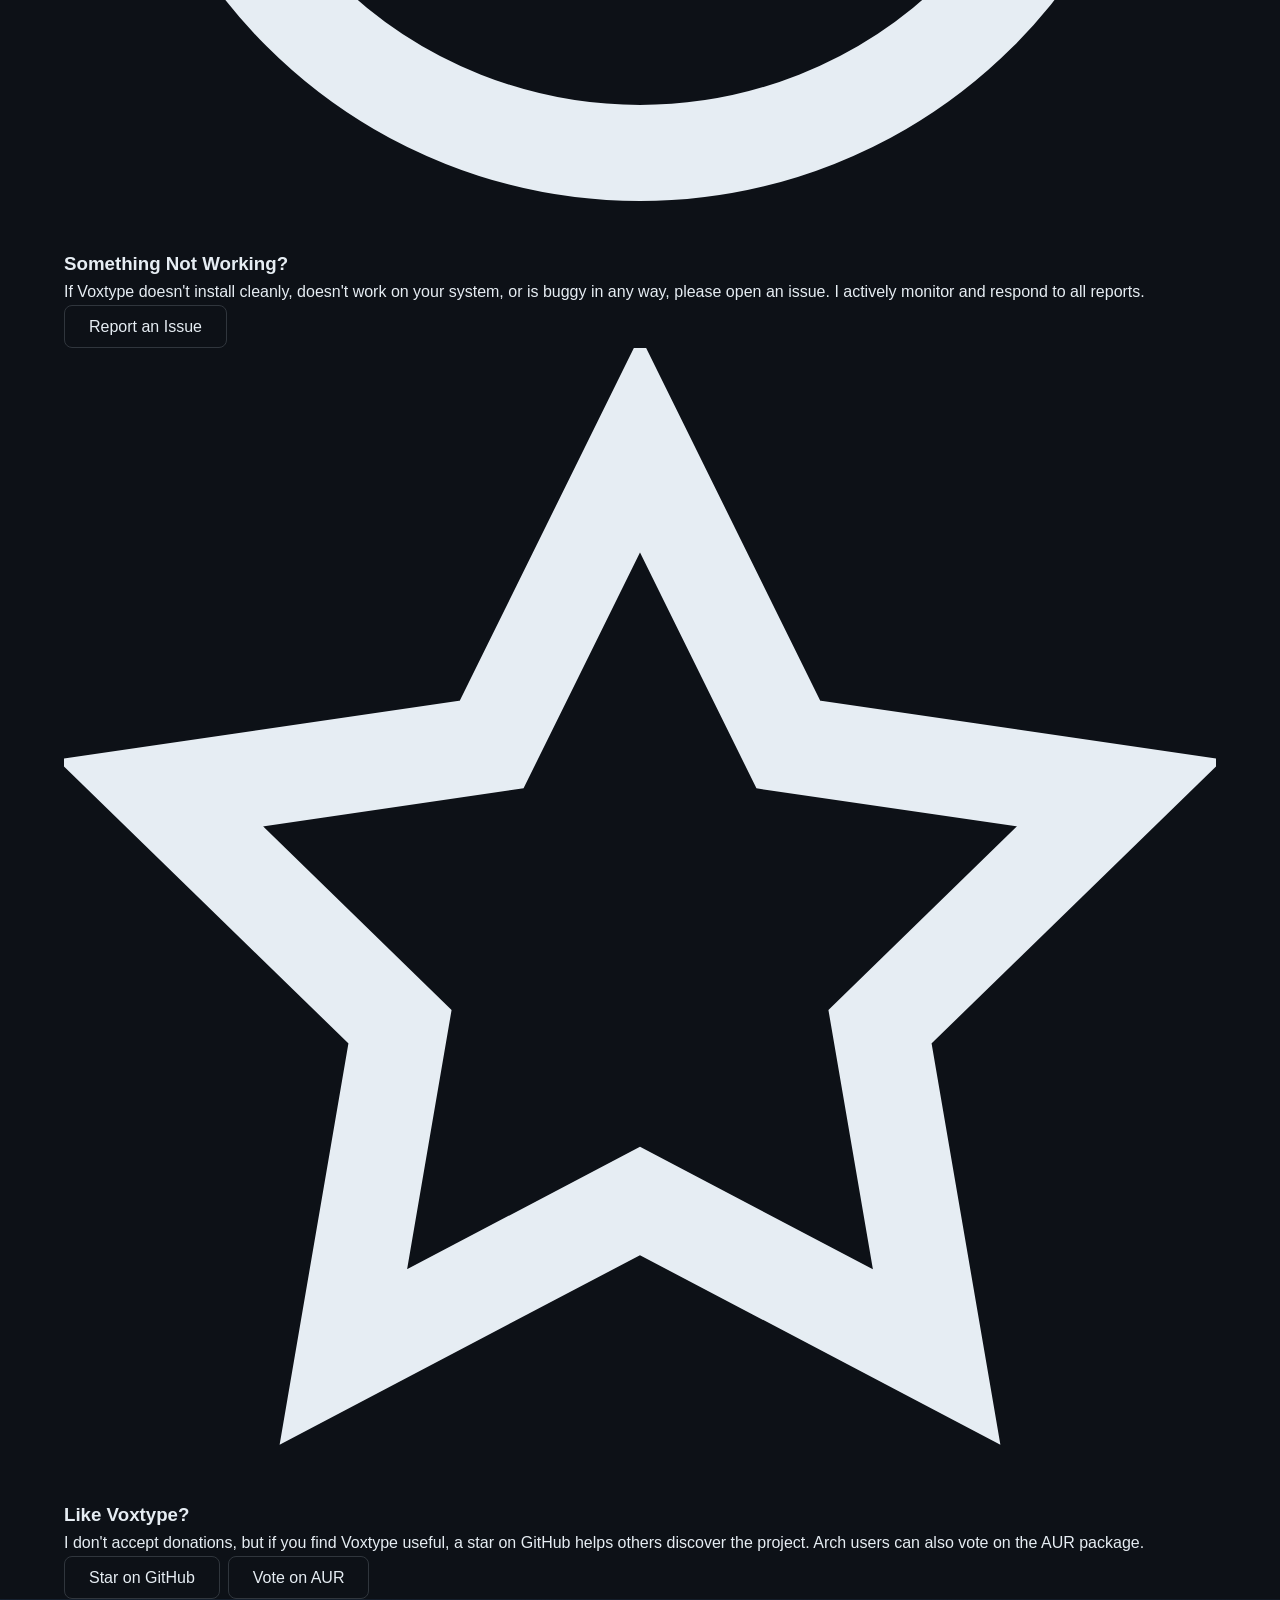
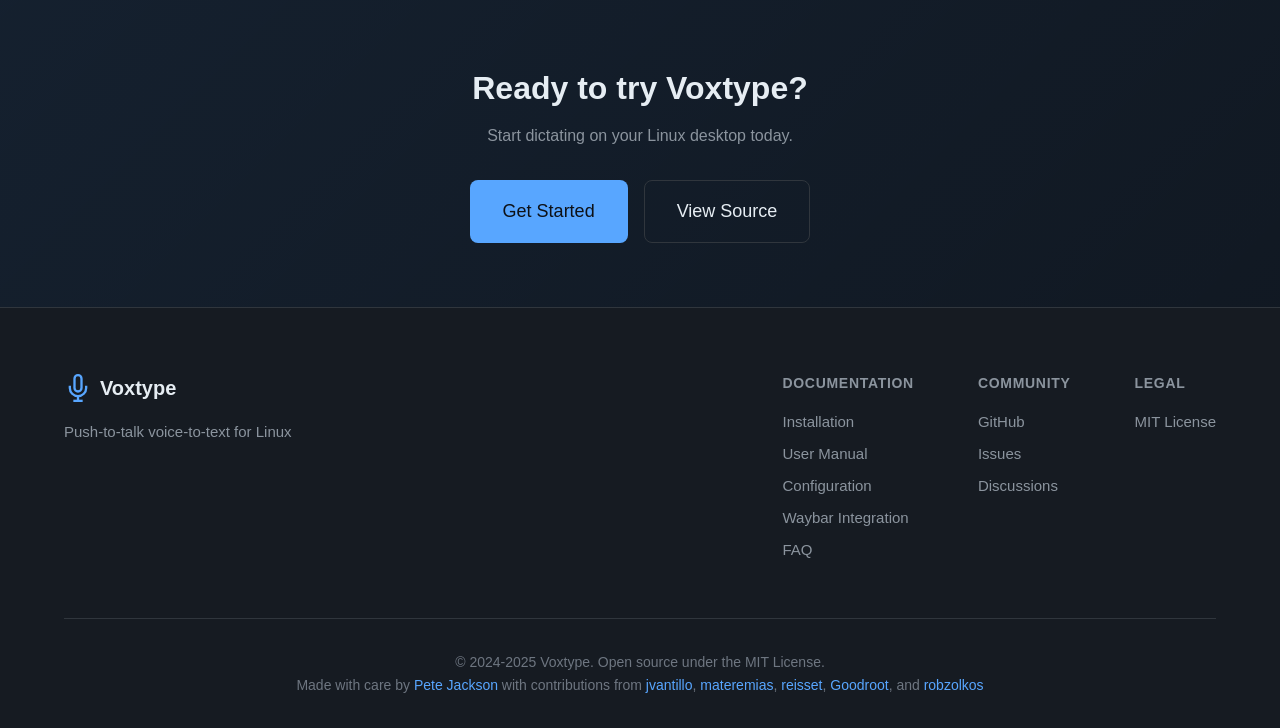
==== commit 4f8ee8bd: "Merge branch 'main' into feat/nixos-packaging" ====
--- a/website/index.html
+++ b/website/index.html
@@ -862,7 +862,7 @@
 
             <div class="footer-bottom">
                 <p>&copy; 2024-2025 Voxtype. Open source under the MIT License.</p>
-                <p>Made with care by <a href="https://peterjackson.dev">Pete Jackson</a> with contributions from <a href="https://github.com/jvantillo">jvantillo</a>, <a href="https://github.com/materemias">materemias</a>, and <a href="https://github.com/reisset">reisset</a></p>
+                <p>Made with care by <a href="https://peterjackson.dev">Pete Jackson</a> with contributions from <a href="https://github.com/jvantillo">jvantillo</a>, <a href="https://github.com/materemias">materemias</a>, <a href="https://github.com/reisset">reisset</a>, <a href="https://github.com/goodroot">Goodroot</a>, and <a href="https://github.com/robzolkos">robzolkos</a></p>
             </div>
         </div>
     </footer>
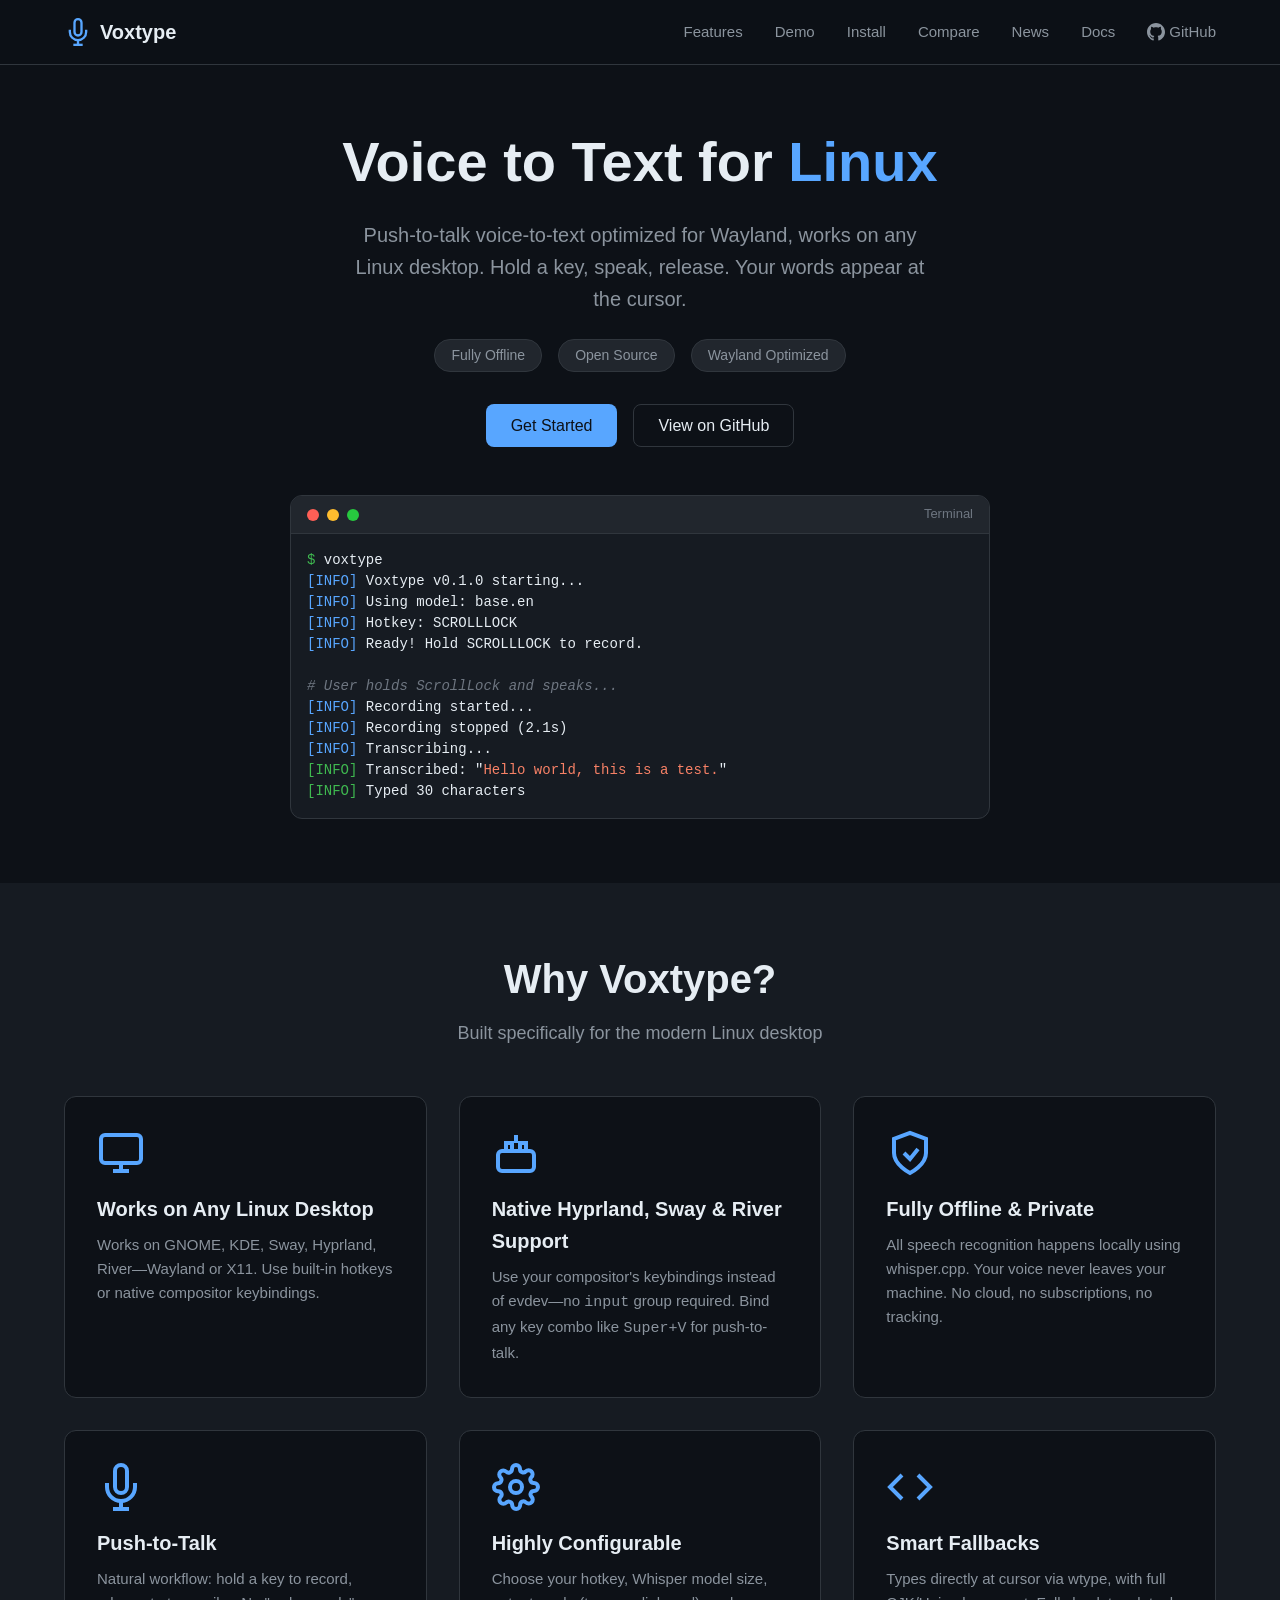
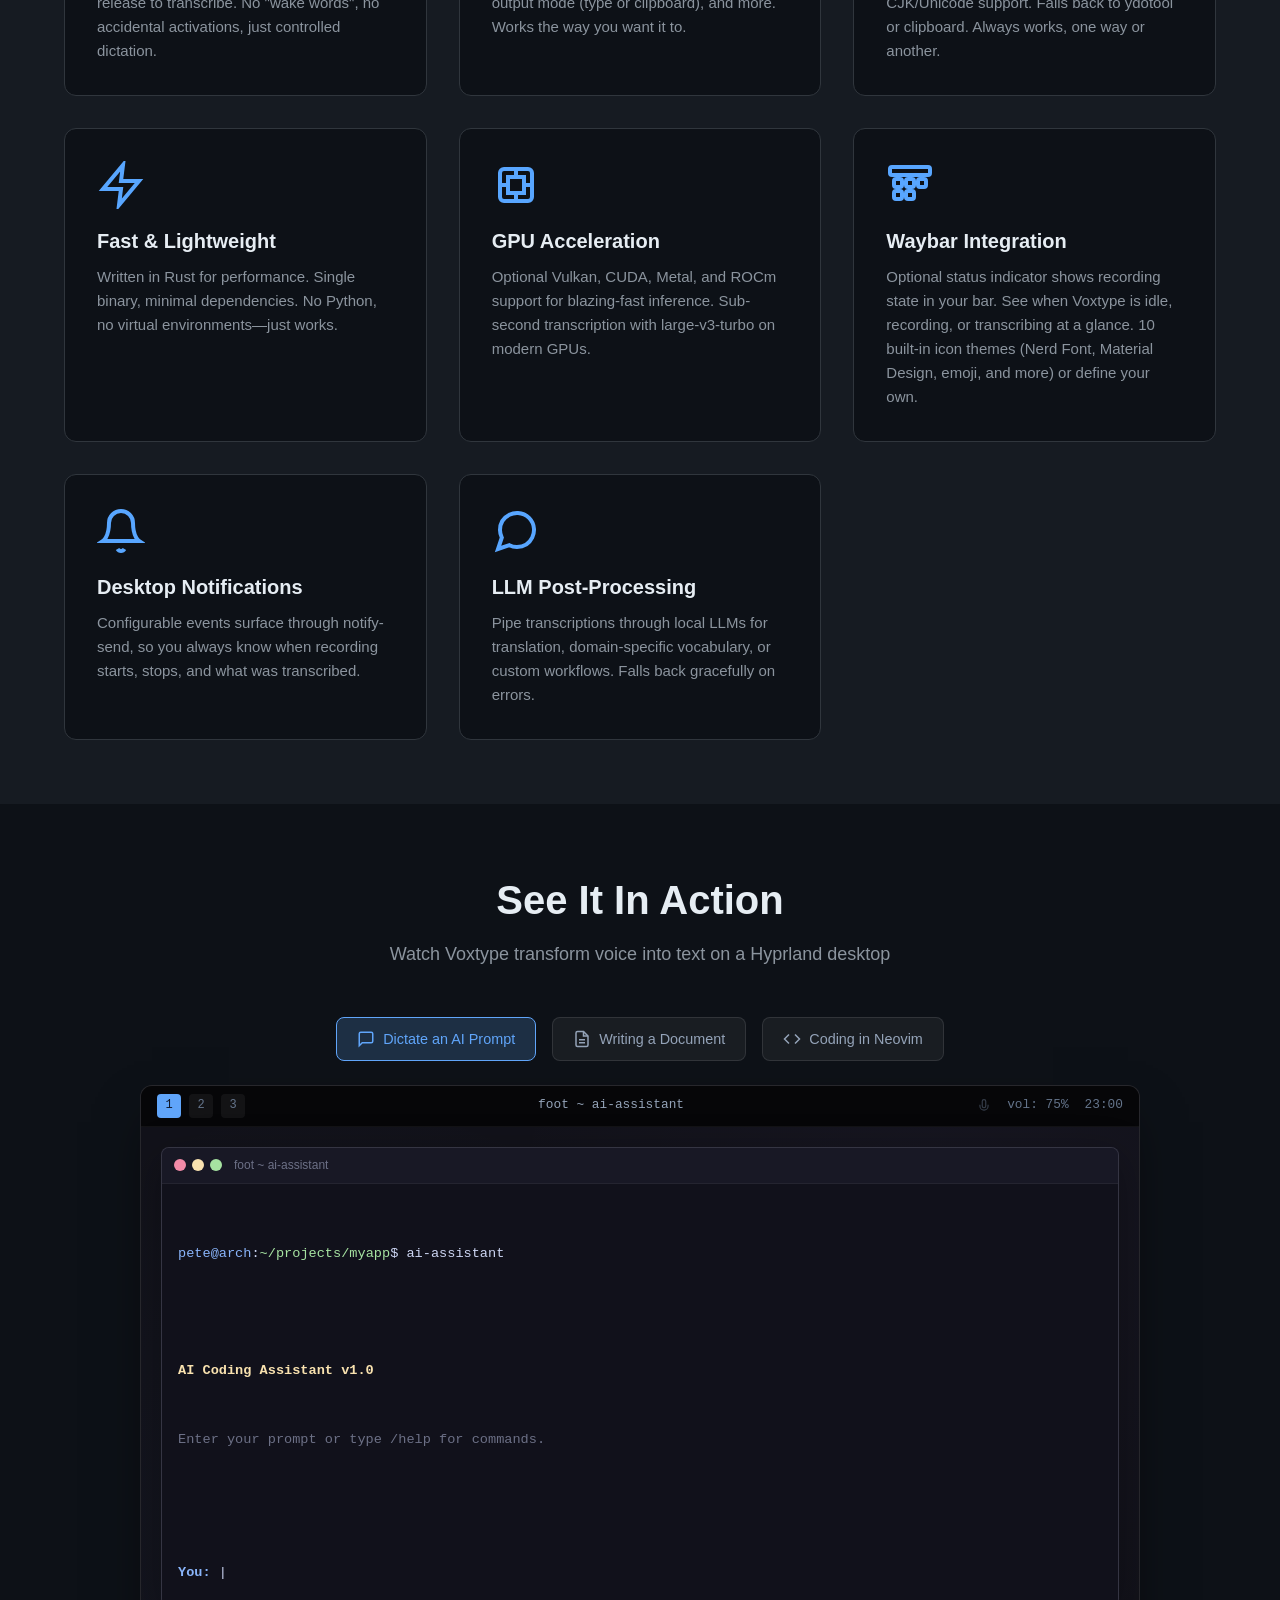
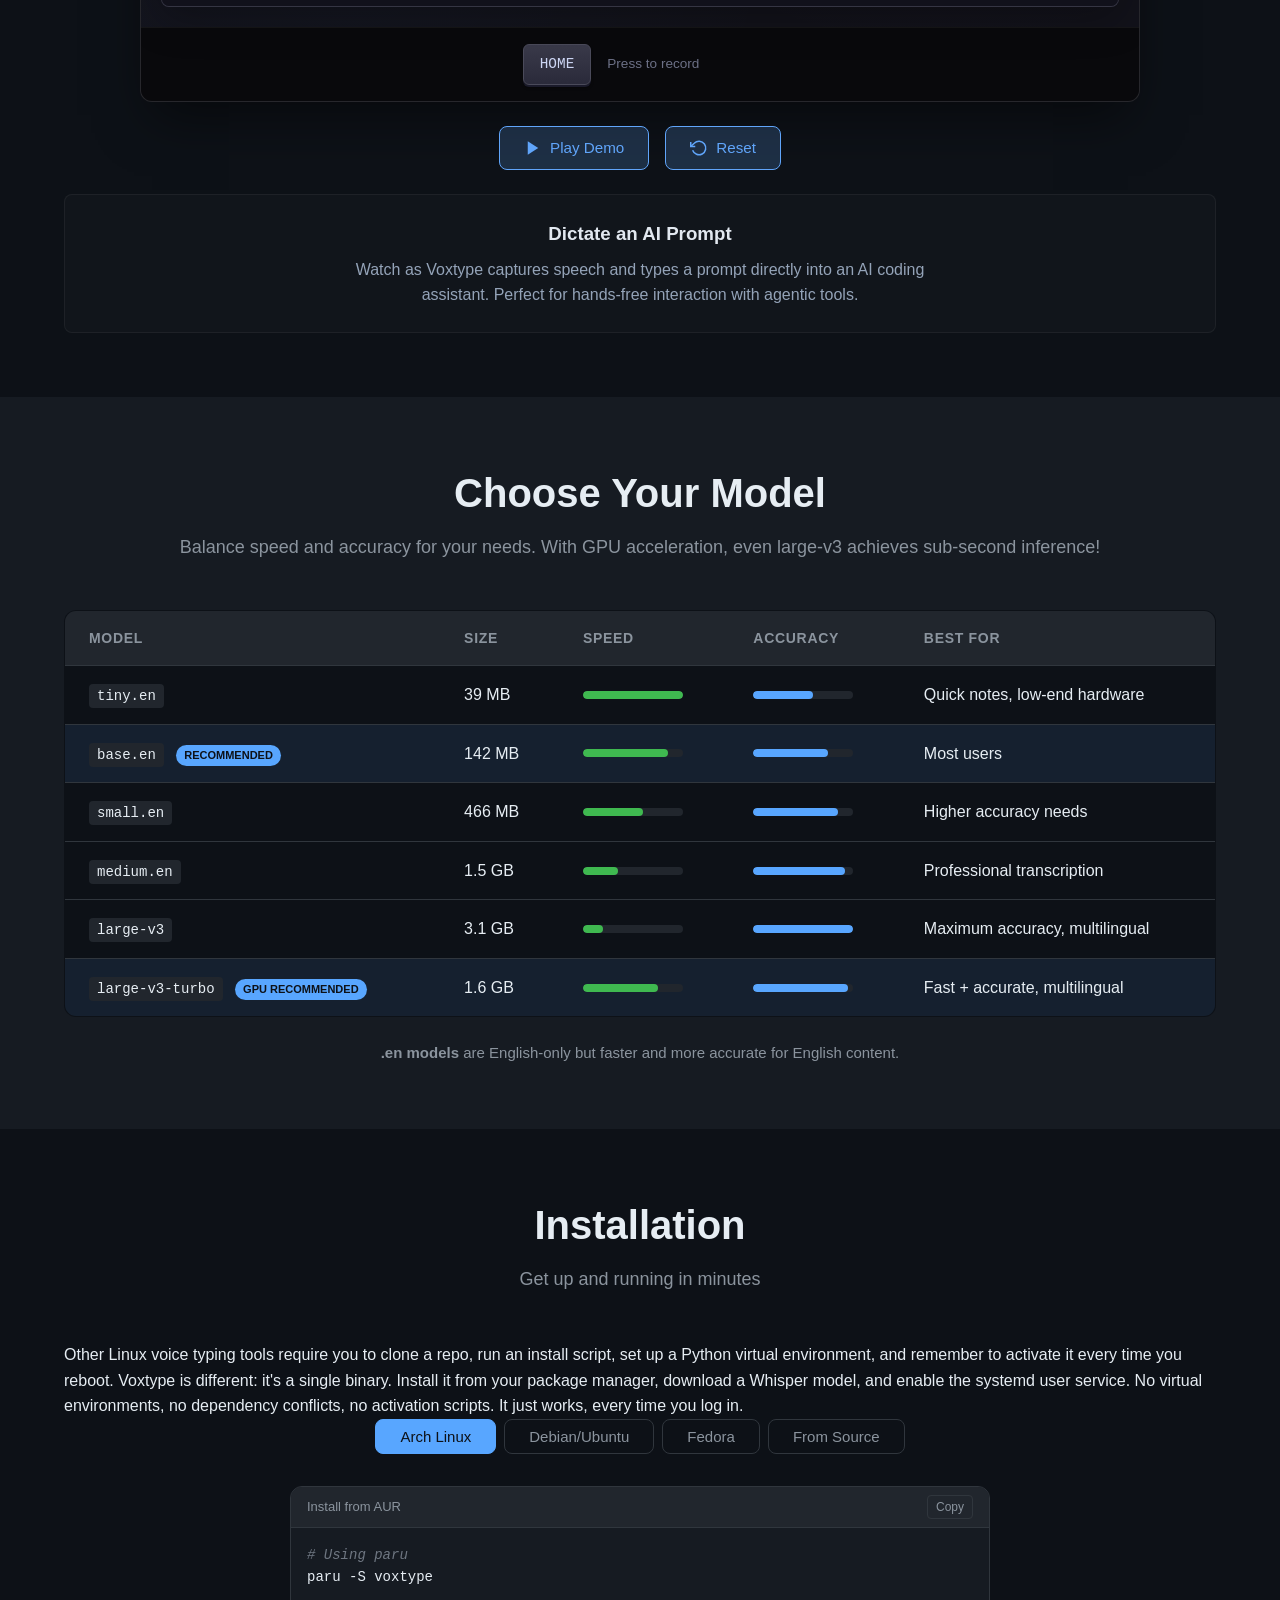
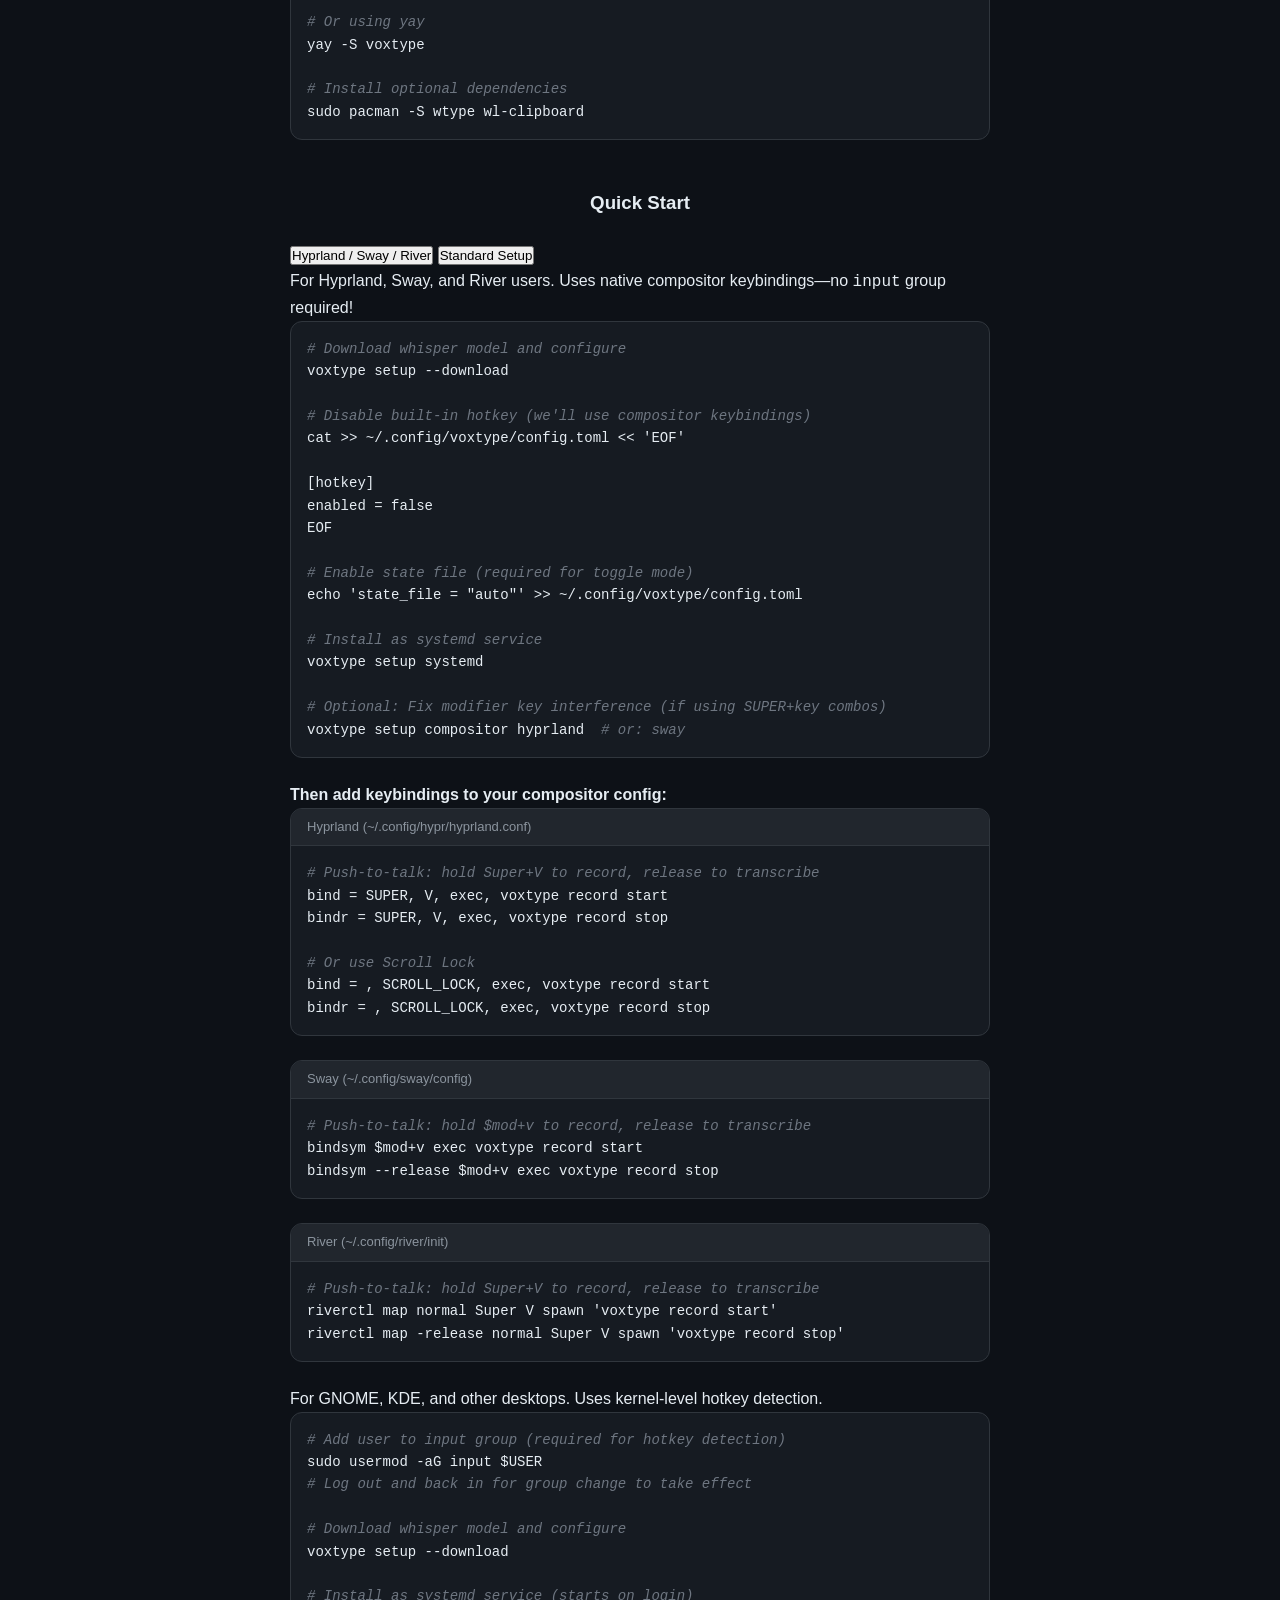
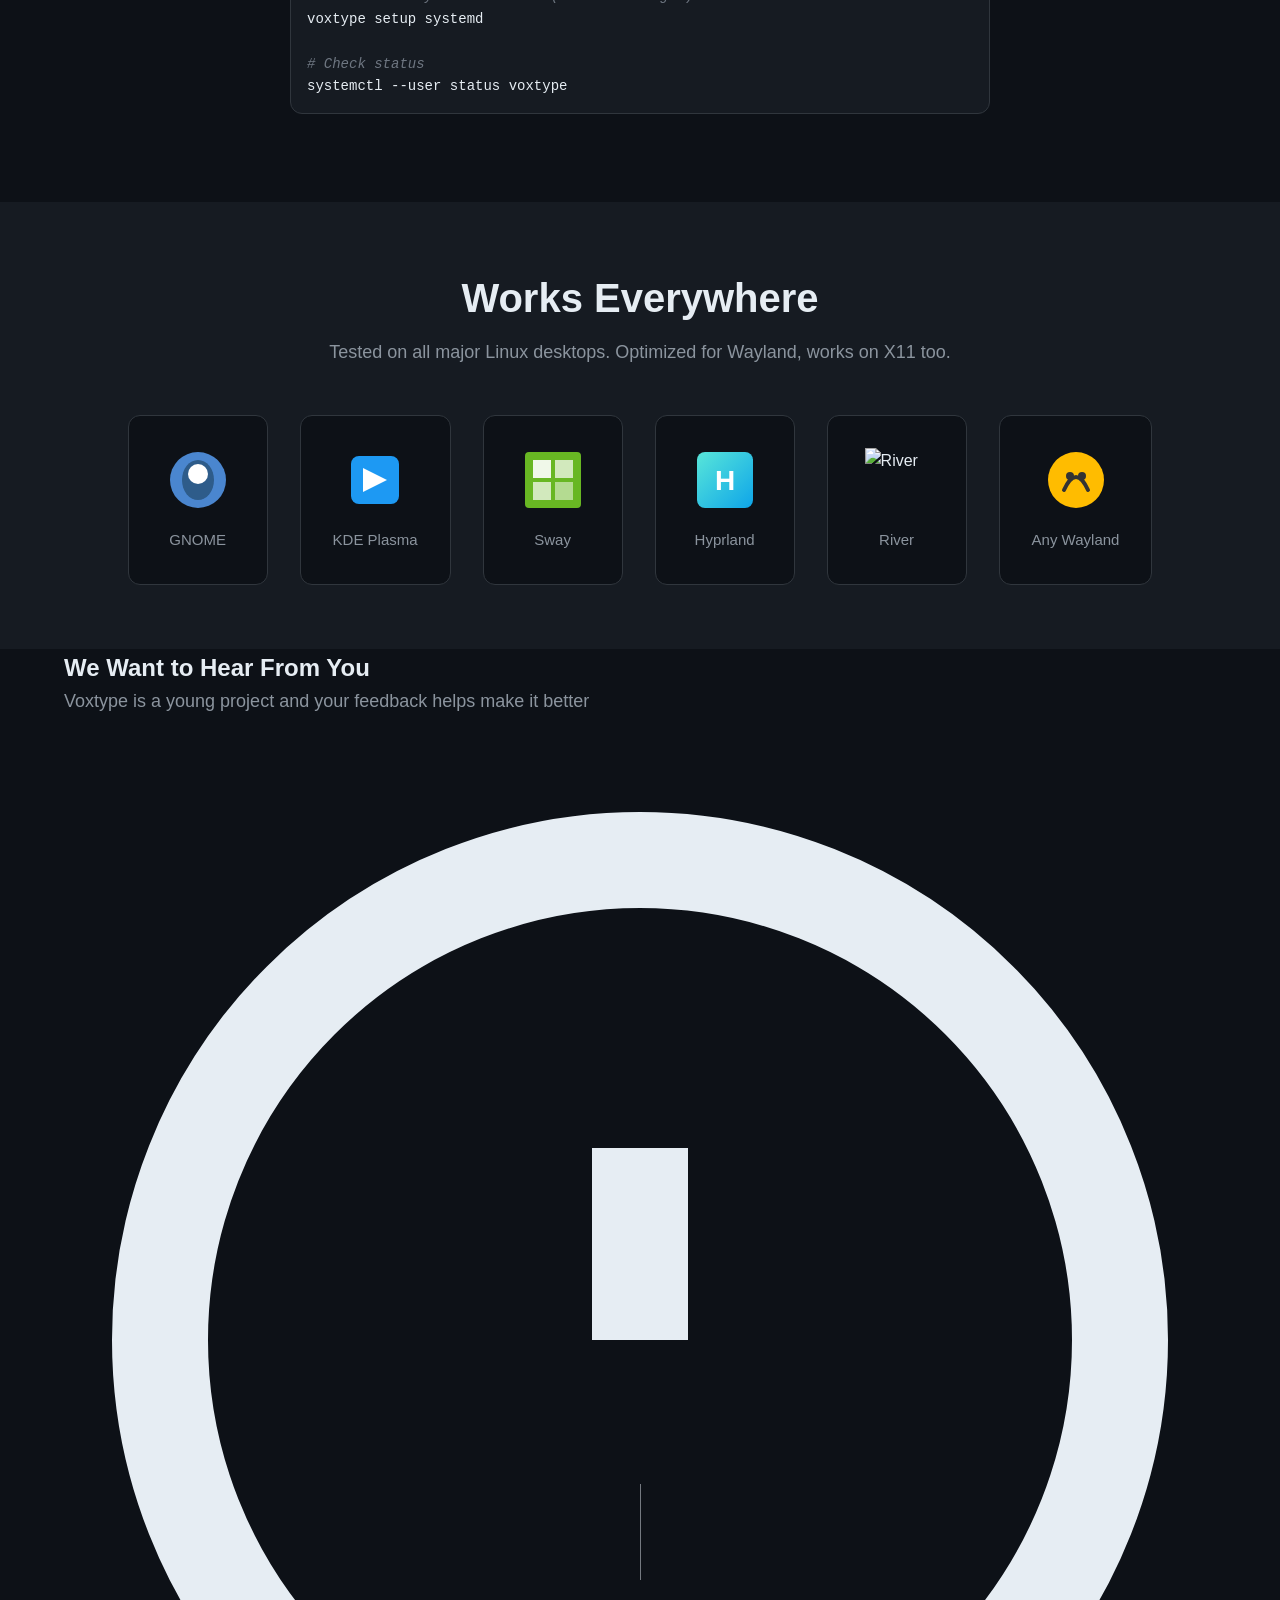
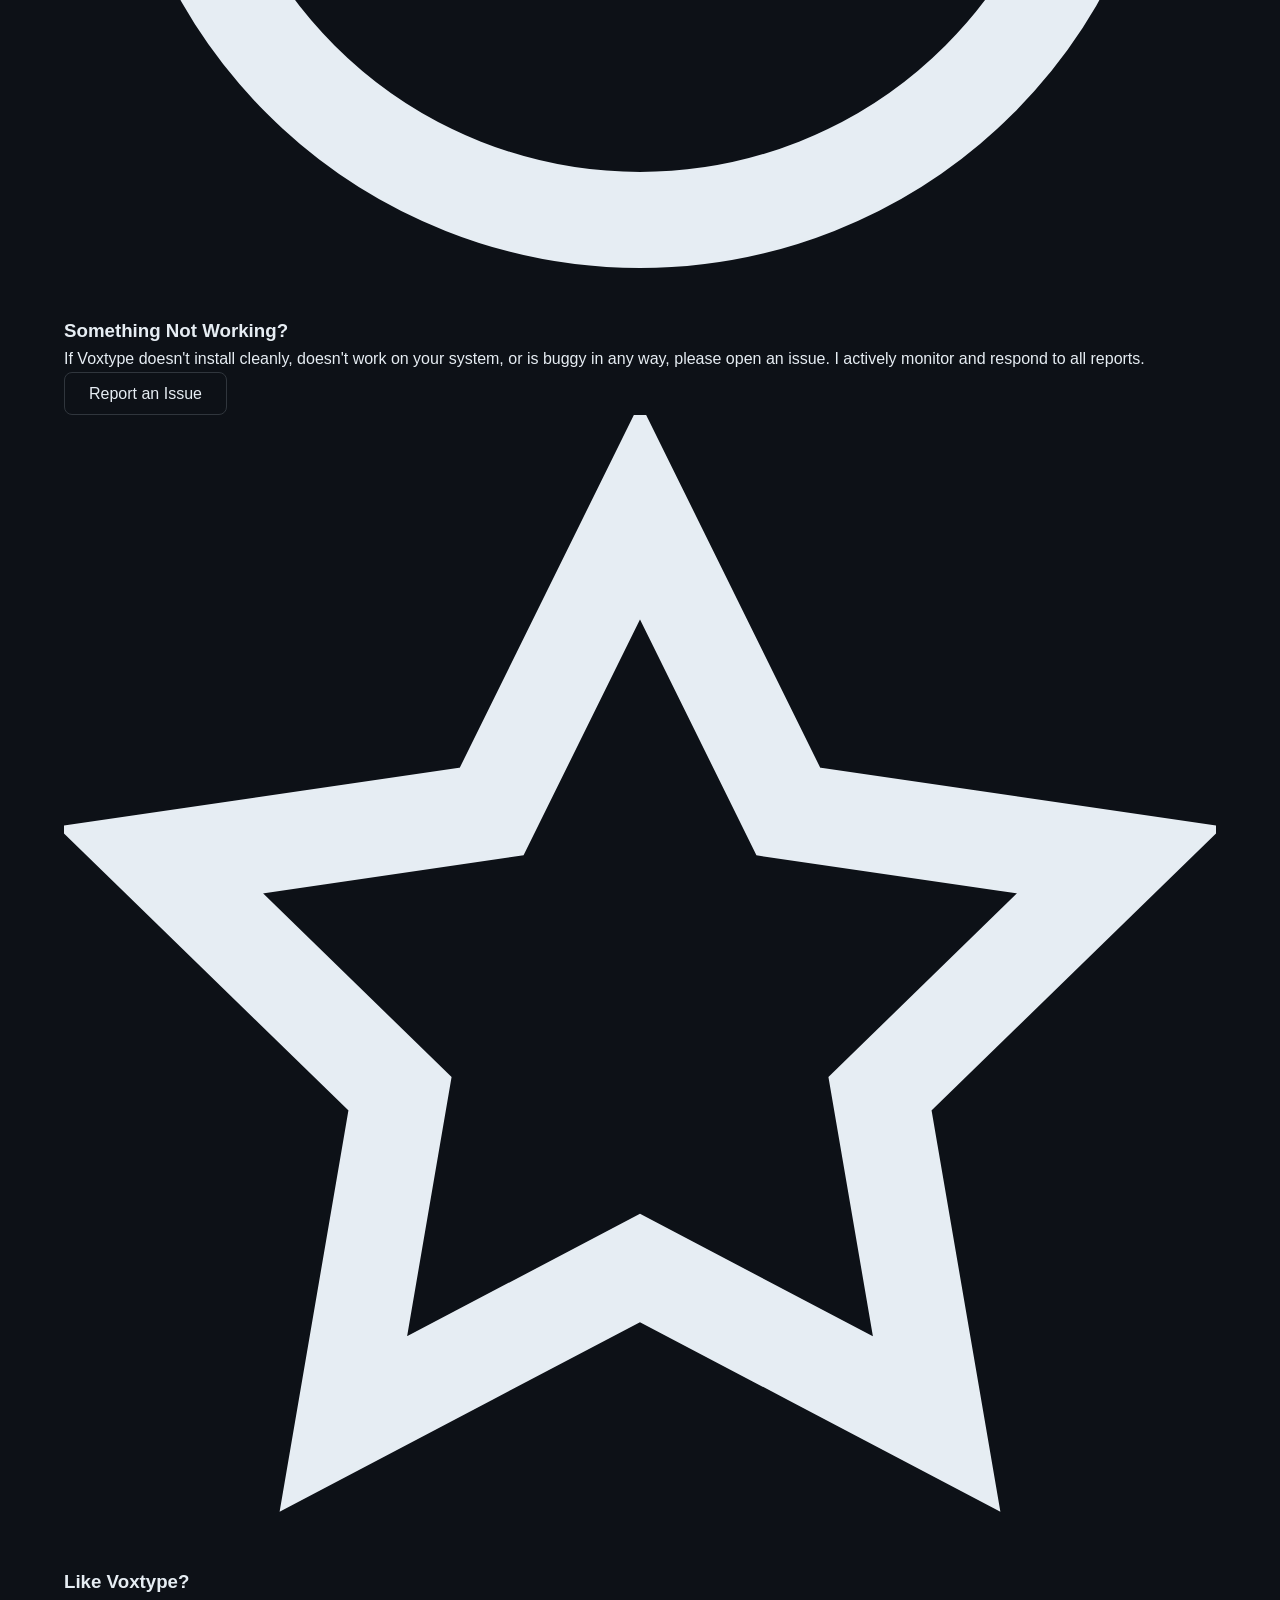
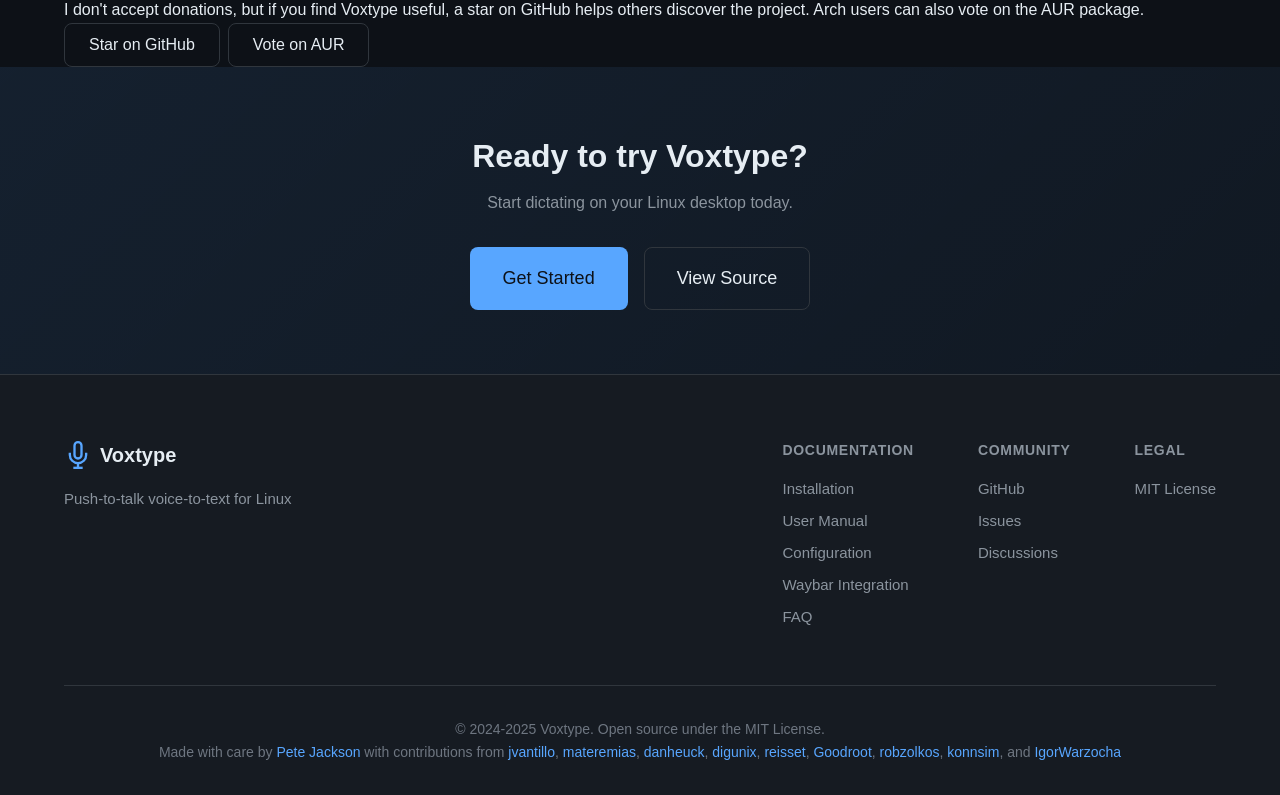
==== commit 6ec1de71: "Add Home Manager module, enhanced NixOS module, and ROCm support - Add comprehensive Home Manager mo" ====
--- a/website/index.html
+++ b/website/index.html
@@ -681,7 +681,10 @@
 echo 'state_file = "auto"' >> ~/.config/voxtype/config.toml
 
 <span class="comment"># Install as systemd service</span>
-voxtype setup systemd</code></pre>
+voxtype setup systemd
+
+<span class="comment"># Optional: Fix modifier key interference (if using SUPER+key combos)</span>
+voxtype setup compositor hyprland  <span class="comment"># or: sway</span></code></pre>
                     </div>
                     <p class="setup-note" style="margin-top: 1rem;"><strong>Then add keybindings to your compositor config:</strong></p>
                     <div class="code-block">
@@ -862,7 +865,7 @@
 
             <div class="footer-bottom">
                 <p>&copy; 2024-2025 Voxtype. Open source under the MIT License.</p>
-                <p>Made with care by <a href="https://peterjackson.dev">Pete Jackson</a> with contributions from <a href="https://github.com/jvantillo">jvantillo</a>, <a href="https://github.com/materemias">materemias</a>, <a href="https://github.com/reisset">reisset</a>, <a href="https://github.com/goodroot">Goodroot</a>, and <a href="https://github.com/robzolkos">robzolkos</a></p>
+                <p>Made with care by <a href="https://peterjackson.dev">Pete Jackson</a> with contributions from <a href="https://github.com/jvantillo">jvantillo</a>, <a href="https://github.com/materemias">materemias</a>, <a href="https://github.com/danheuck">danheuck</a>, <a href="https://github.com/digunix">digunix</a>, <a href="https://github.com/reisset">reisset</a>, <a href="https://github.com/goodroot">Goodroot</a>, <a href="https://github.com/robzolkos">robzolkos</a>, <a href="https://github.com/konnsim">konnsim</a>, and <a href="https://github.com/IgorWarzocha">IgorWarzocha</a></p>
             </div>
         </div>
     </footer>
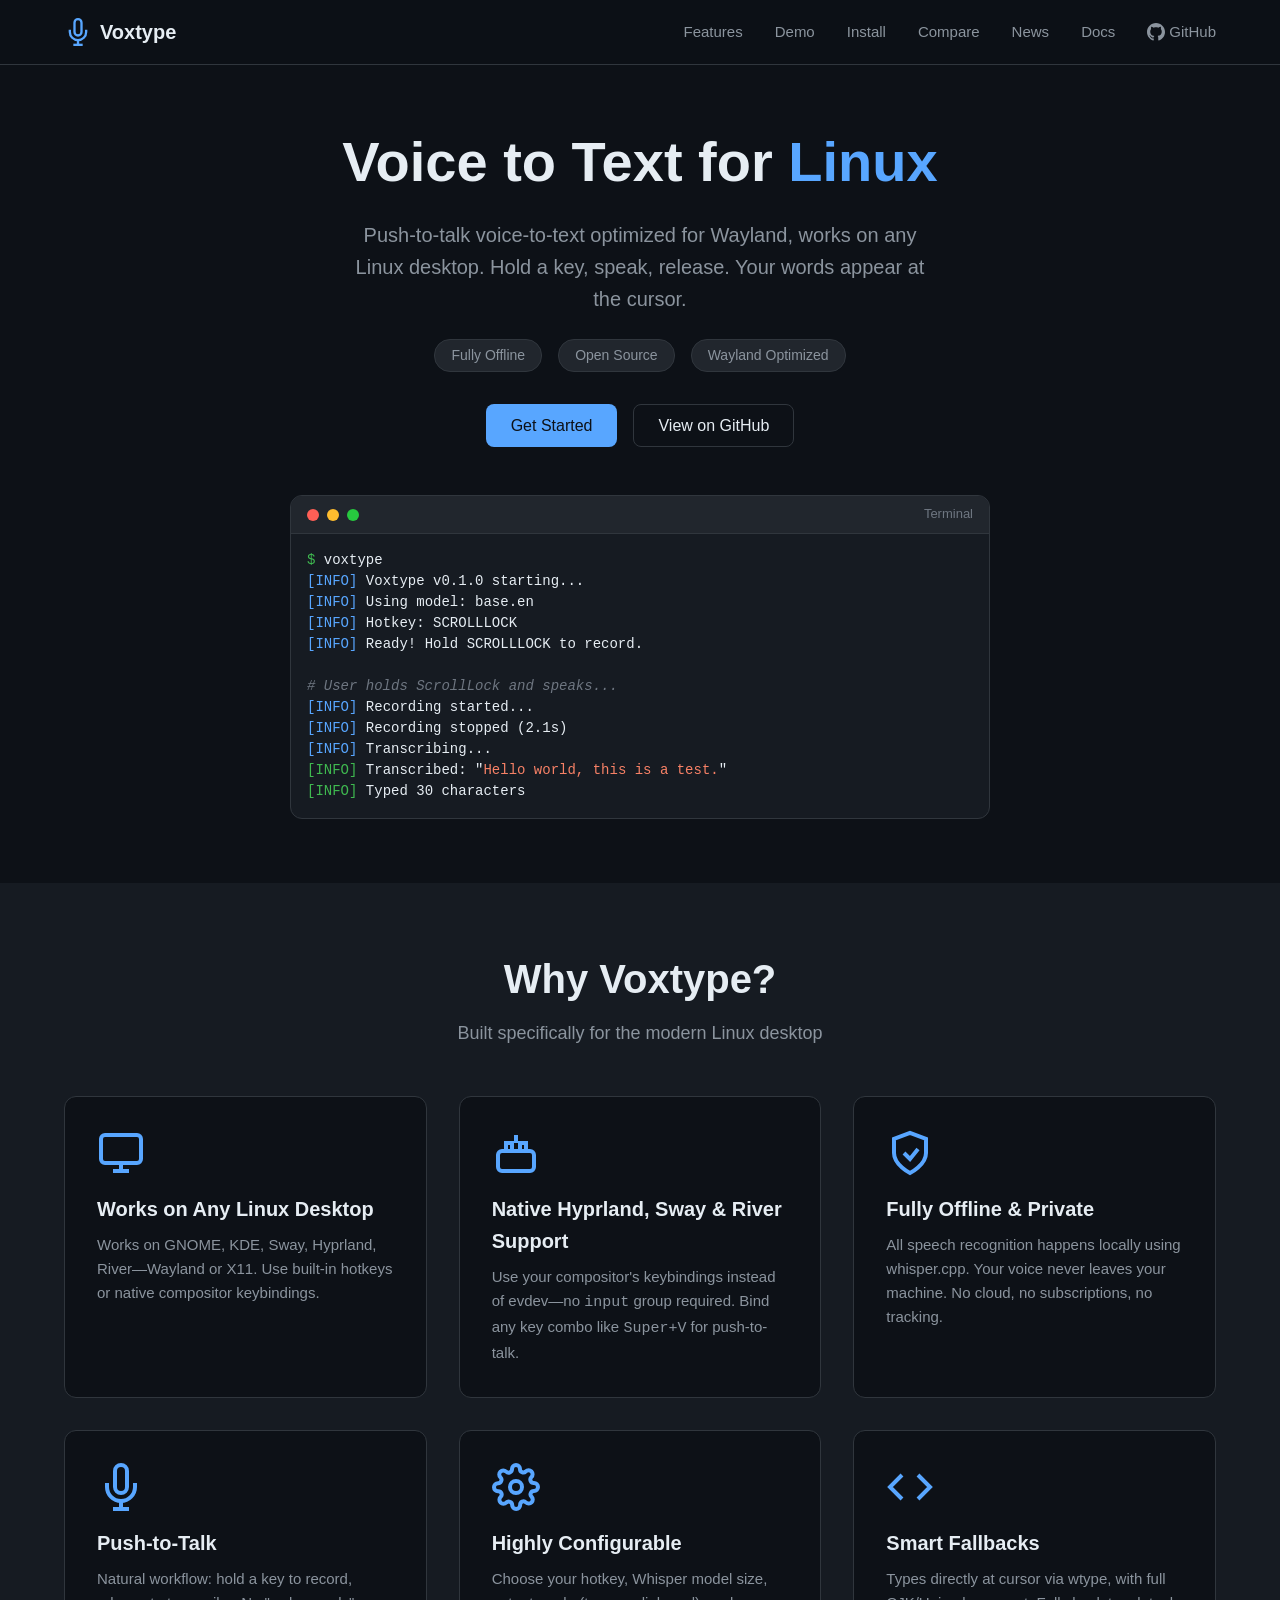
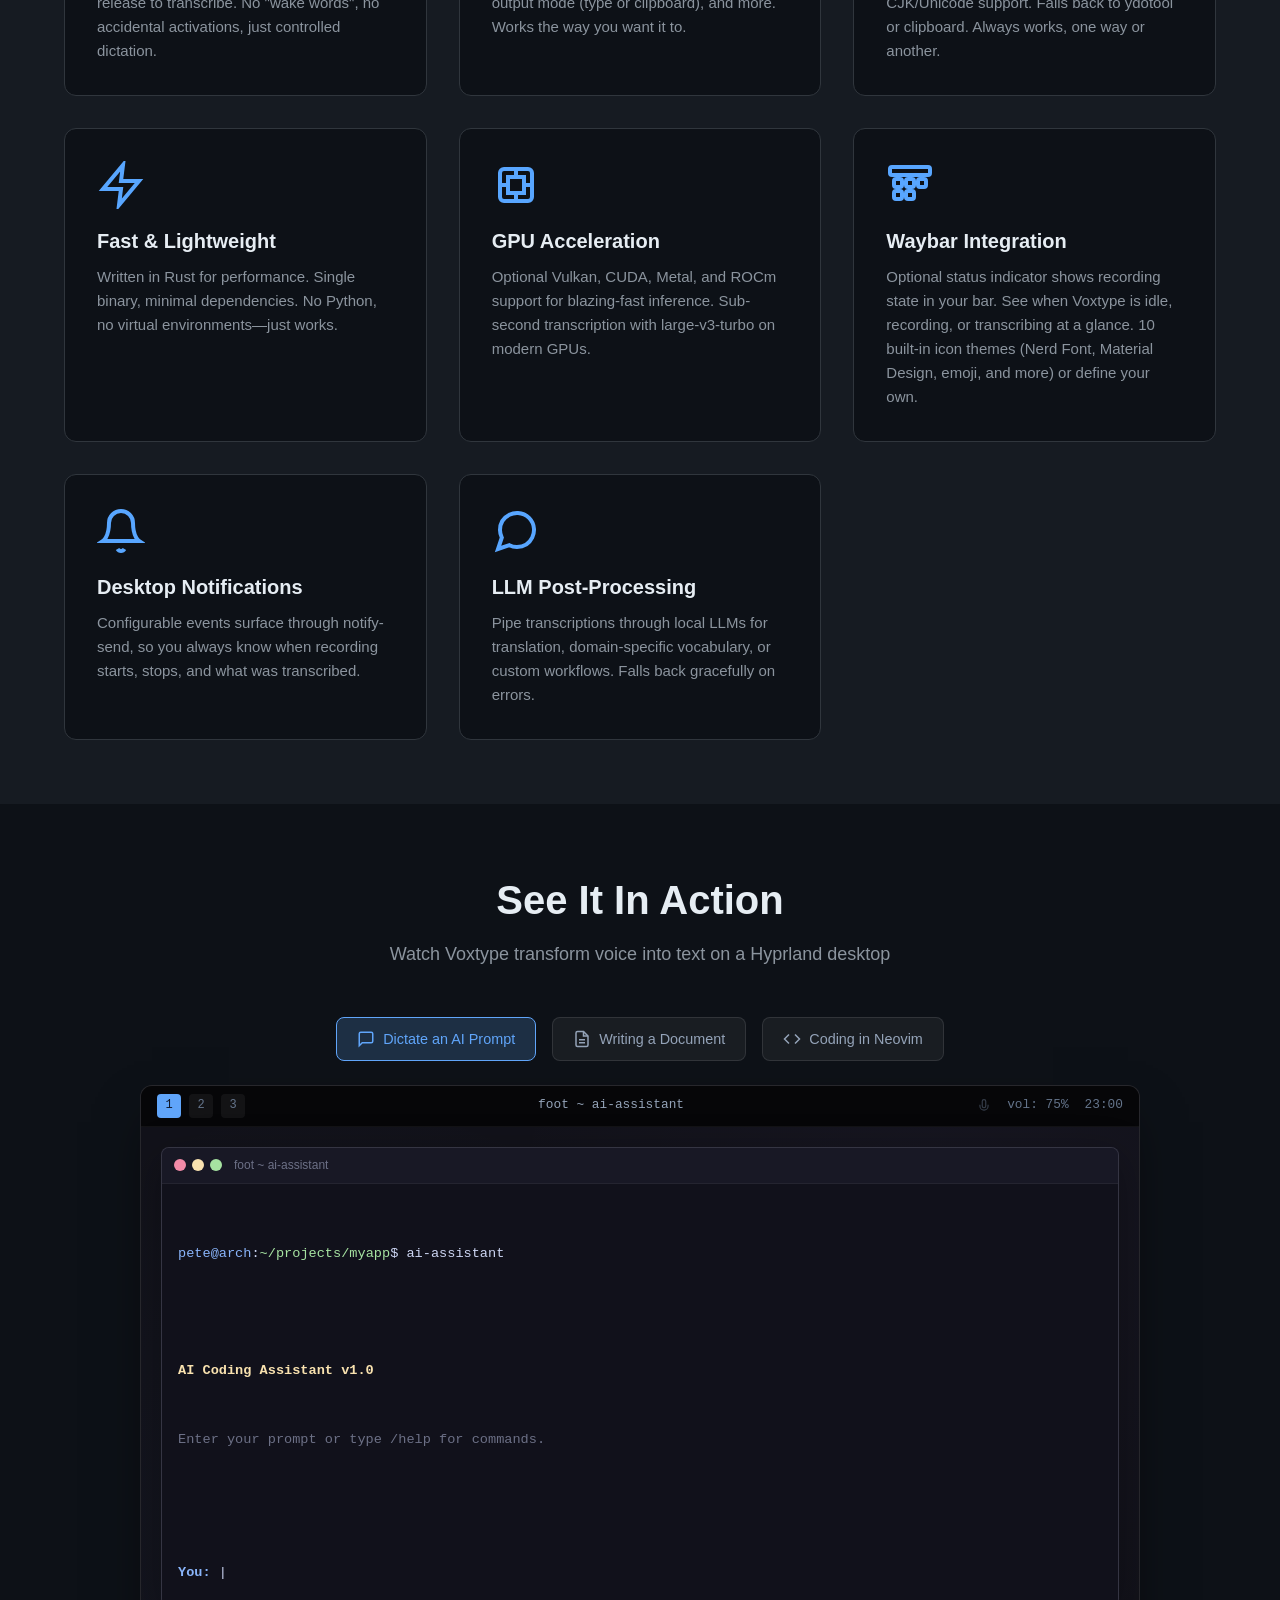
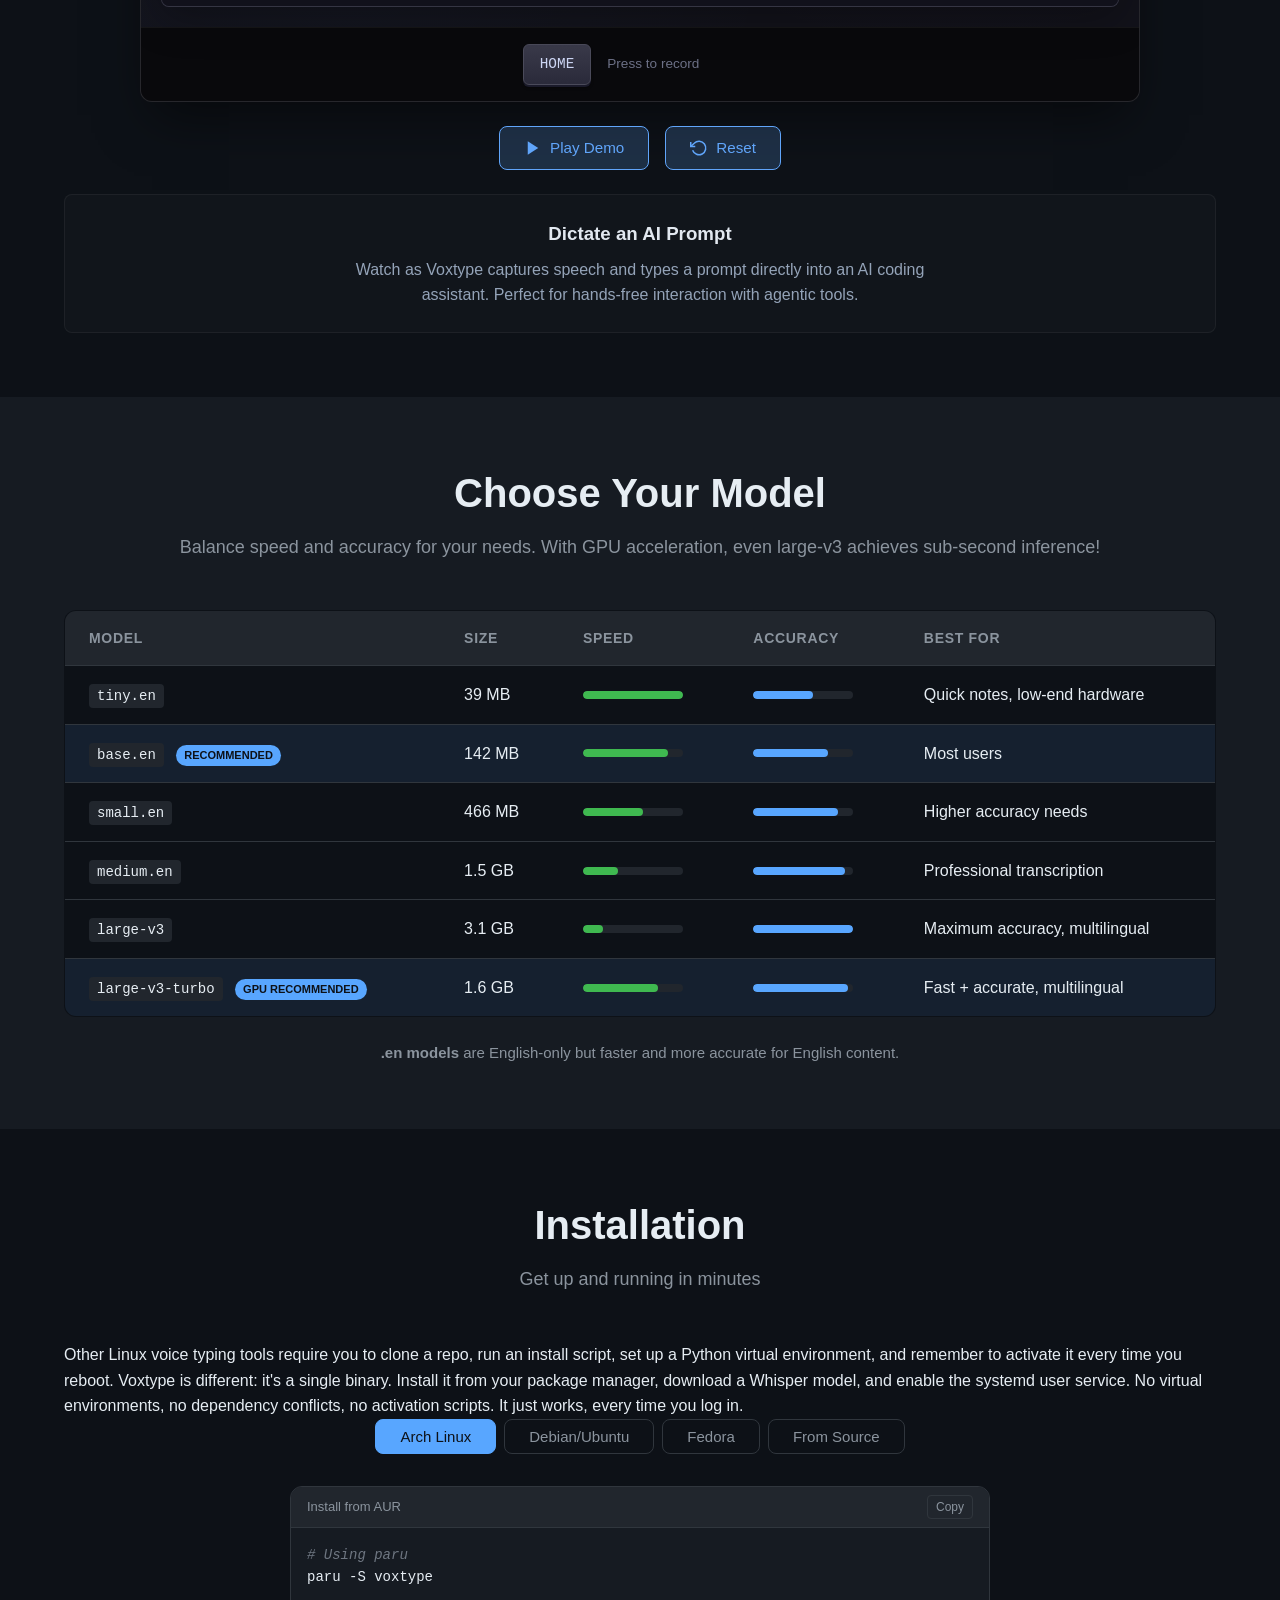
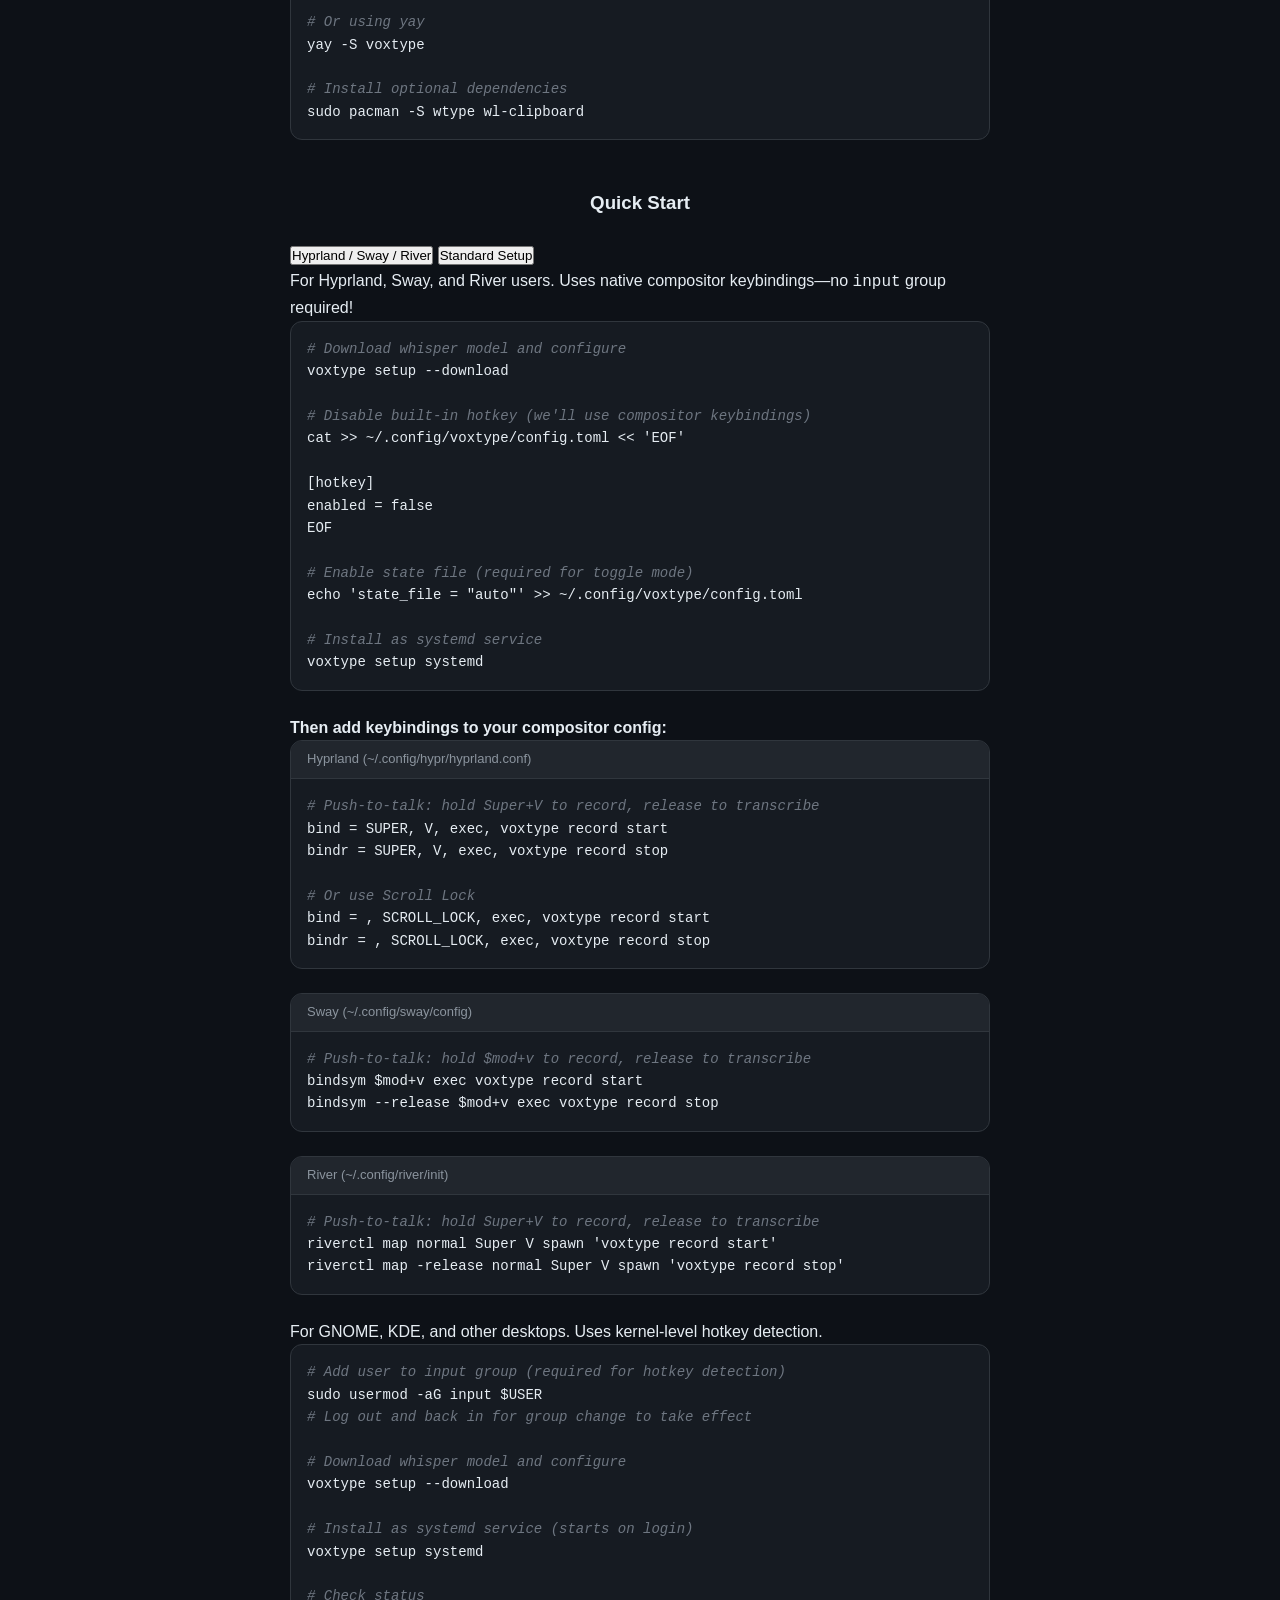
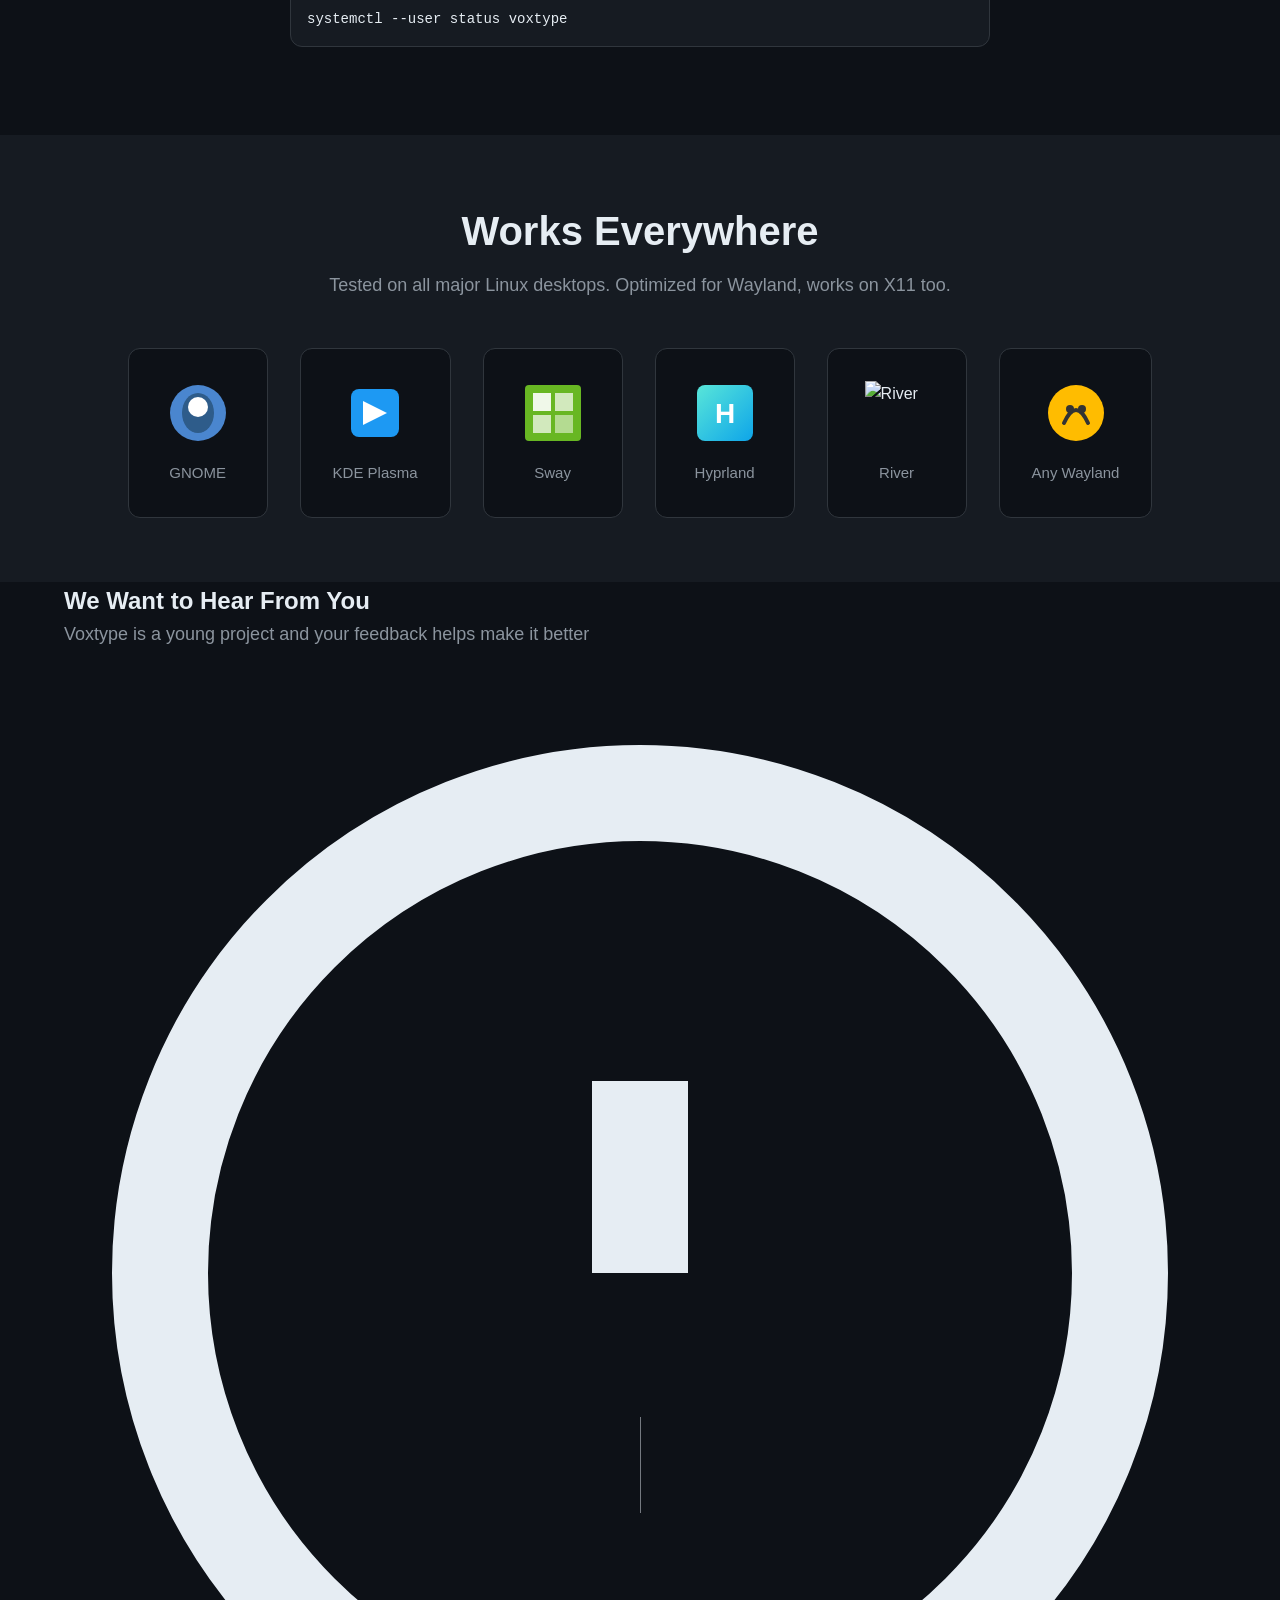
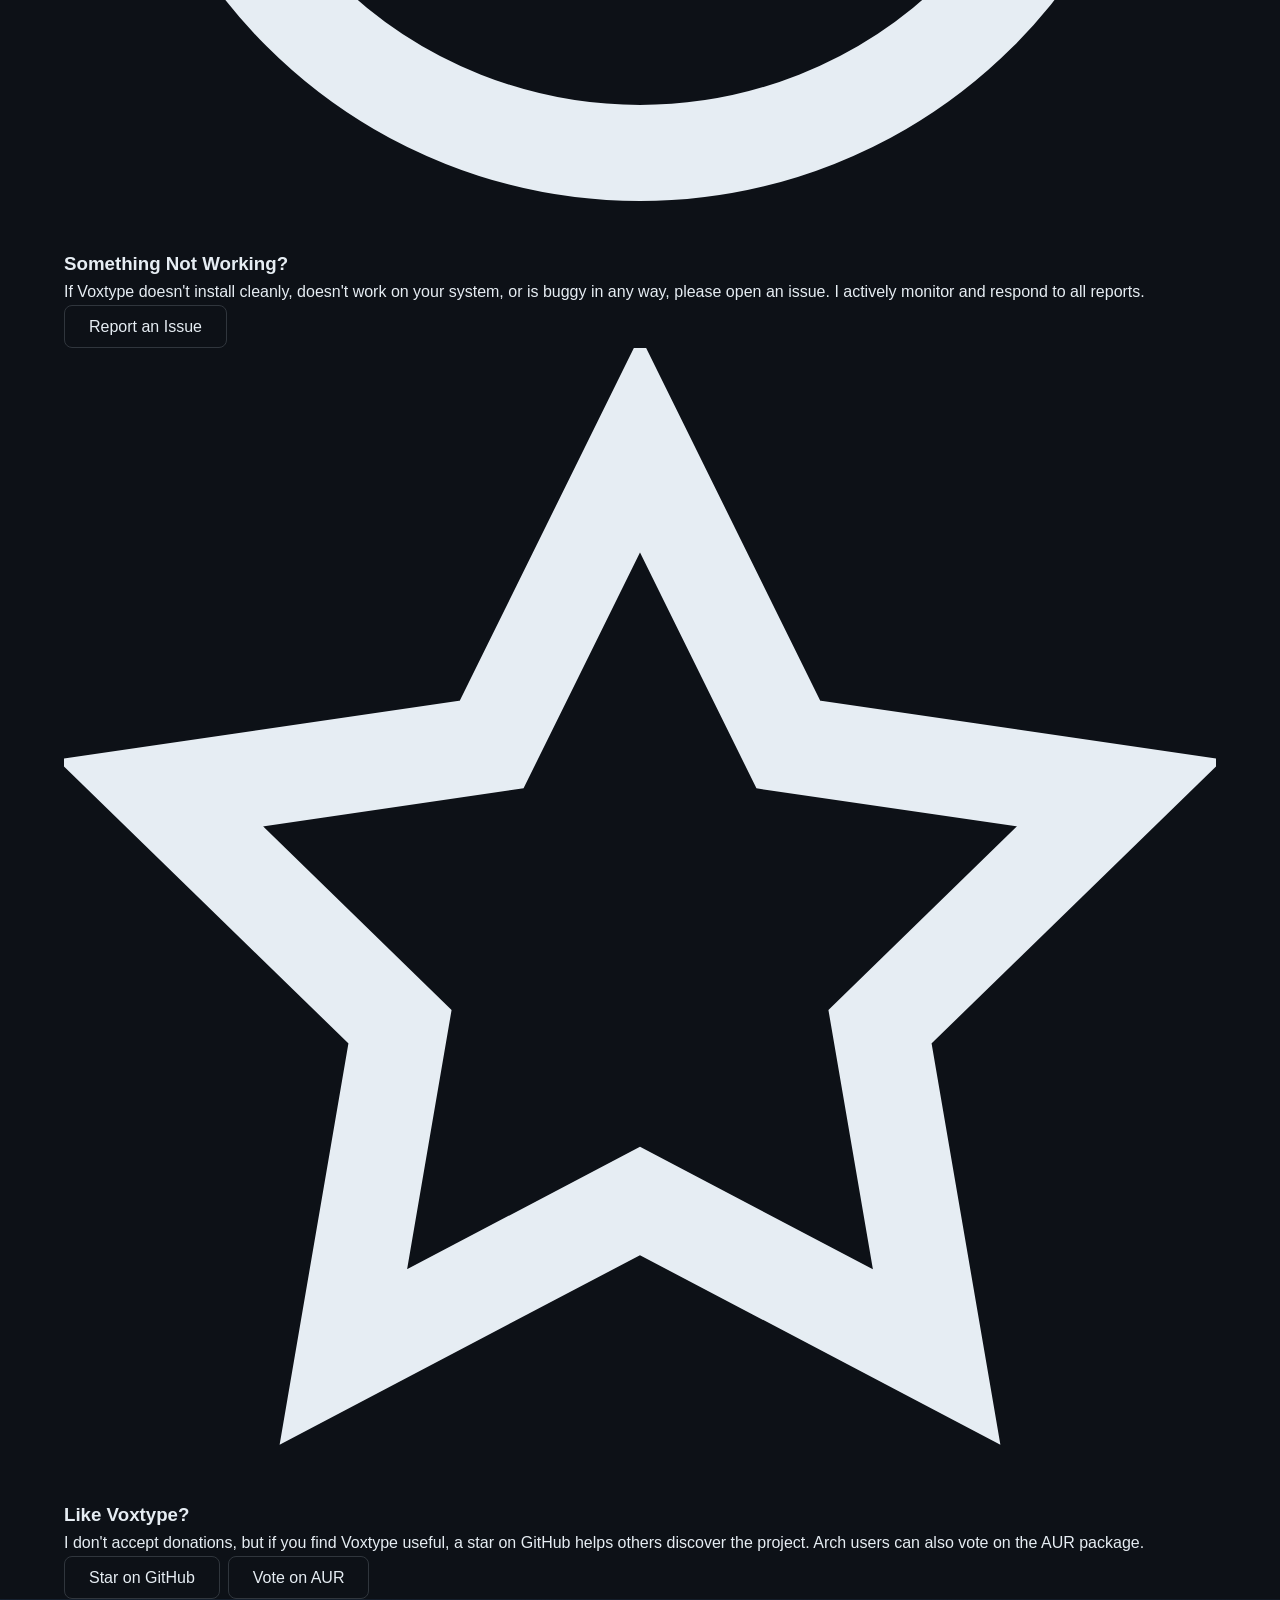
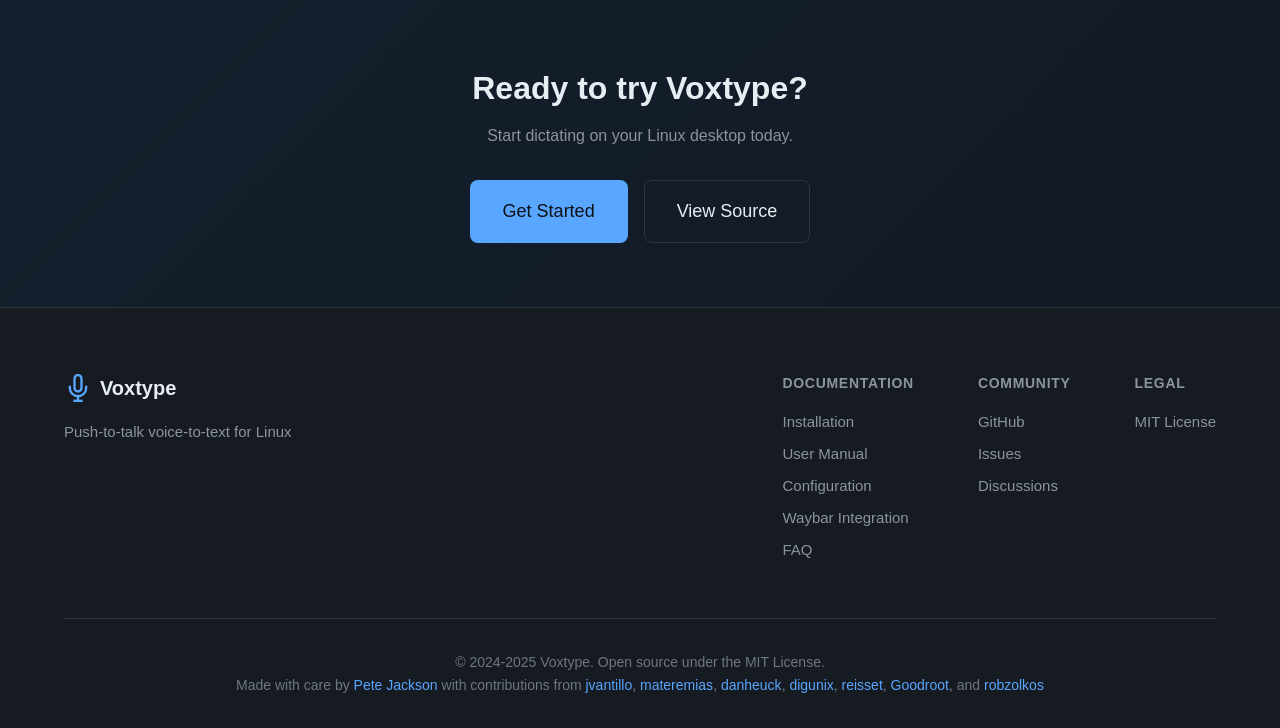
==== commit 79705399: "Add Home Manager module, enhanced NixOS module, and ROCm support - Add comprehensive Home Manager mo" ====
--- a/website/index.html
+++ b/website/index.html
@@ -681,10 +681,7 @@
 echo 'state_file = "auto"' >> ~/.config/voxtype/config.toml
 
 <span class="comment"># Install as systemd service</span>
-voxtype setup systemd
-
-<span class="comment"># Optional: Fix modifier key interference (if using SUPER+key combos)</span>
-voxtype setup compositor hyprland  <span class="comment"># or: sway</span></code></pre>
+voxtype setup systemd</code></pre>
                     </div>
                     <p class="setup-note" style="margin-top: 1rem;"><strong>Then add keybindings to your compositor config:</strong></p>
                     <div class="code-block">
@@ -865,7 +862,7 @@
 
             <div class="footer-bottom">
                 <p>&copy; 2024-2025 Voxtype. Open source under the MIT License.</p>
-                <p>Made with care by <a href="https://peterjackson.dev">Pete Jackson</a> with contributions from <a href="https://github.com/jvantillo">jvantillo</a>, <a href="https://github.com/materemias">materemias</a>, <a href="https://github.com/danheuck">danheuck</a>, <a href="https://github.com/digunix">digunix</a>, <a href="https://github.com/reisset">reisset</a>, <a href="https://github.com/goodroot">Goodroot</a>, <a href="https://github.com/robzolkos">robzolkos</a>, <a href="https://github.com/konnsim">konnsim</a>, and <a href="https://github.com/IgorWarzocha">IgorWarzocha</a></p>
+                <p>Made with care by <a href="https://peterjackson.dev">Pete Jackson</a> with contributions from <a href="https://github.com/jvantillo">jvantillo</a>, <a href="https://github.com/materemias">materemias</a>, <a href="https://github.com/danheuck">danheuck</a>, <a href="https://github.com/digunix">digunix</a>, <a href="https://github.com/reisset">reisset</a>, <a href="https://github.com/goodroot">Goodroot</a>, and <a href="https://github.com/robzolkos">robzolkos</a></p>
             </div>
         </div>
     </footer>
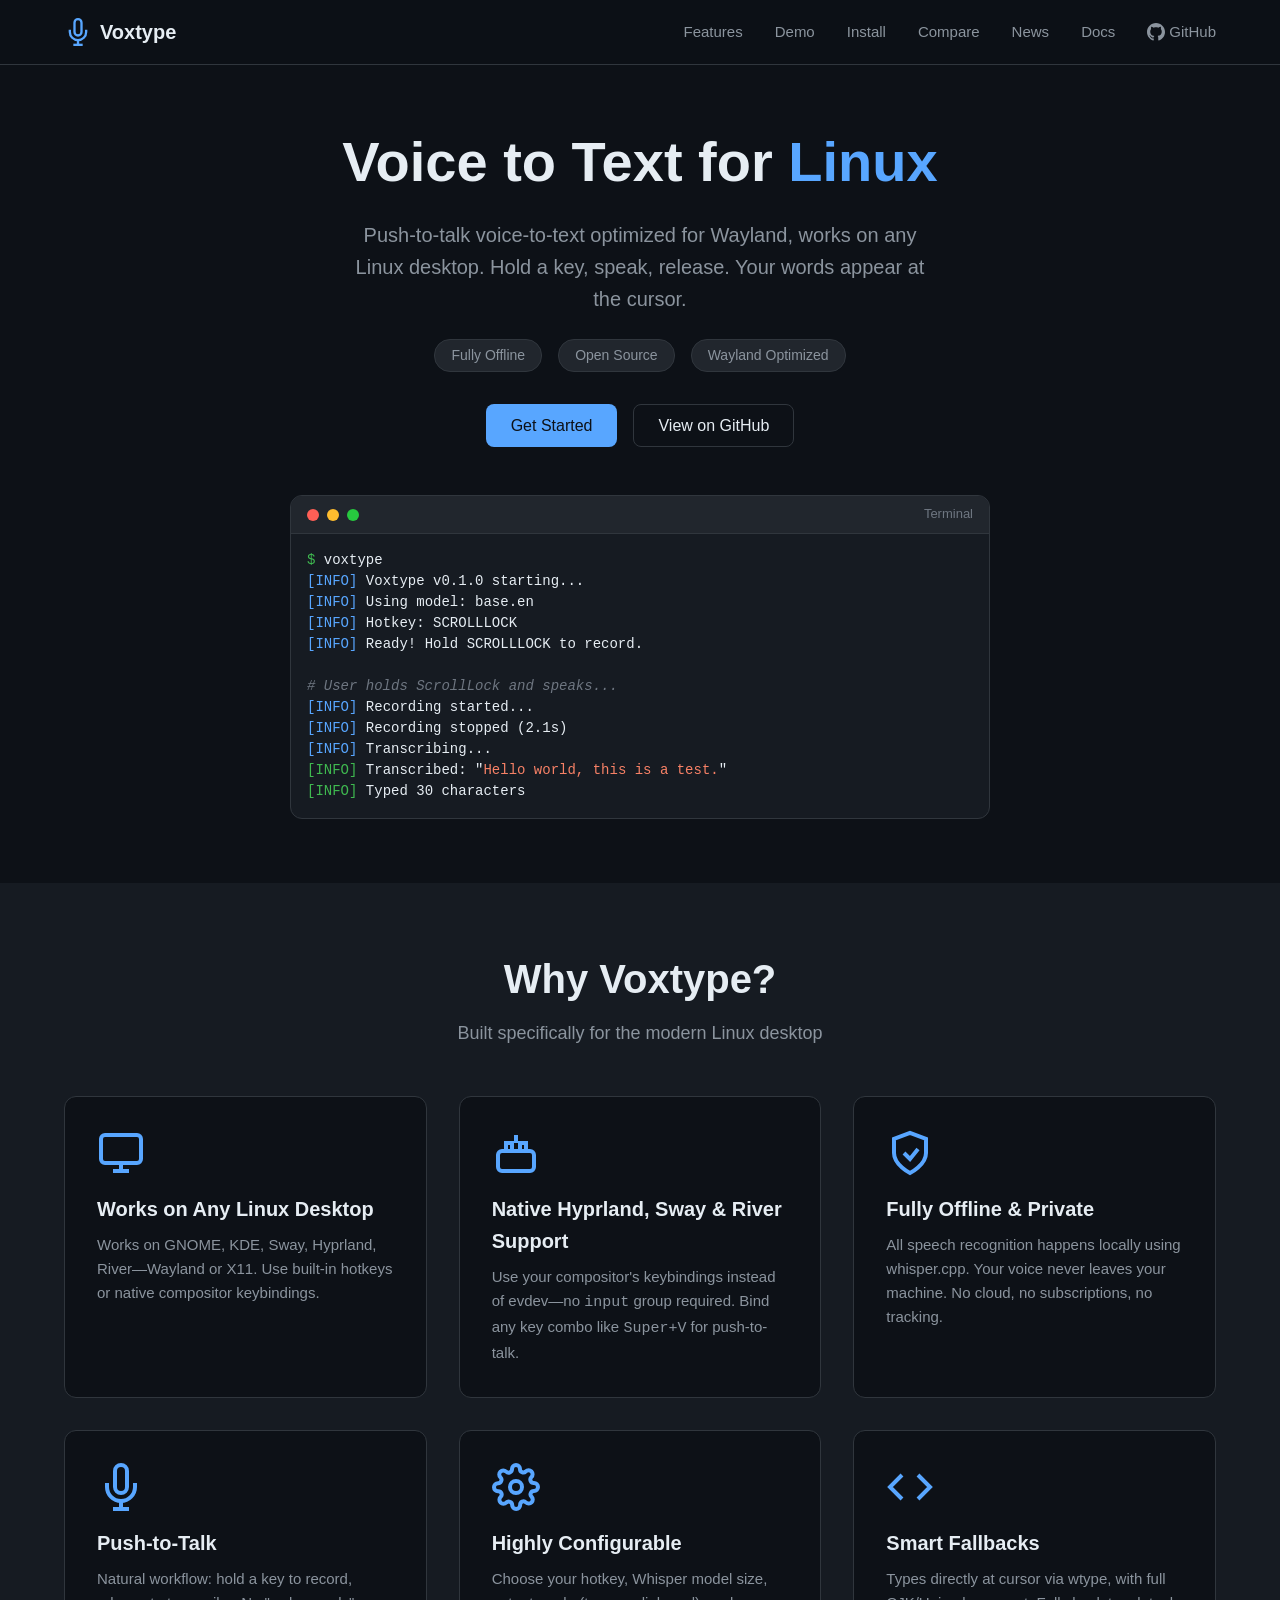
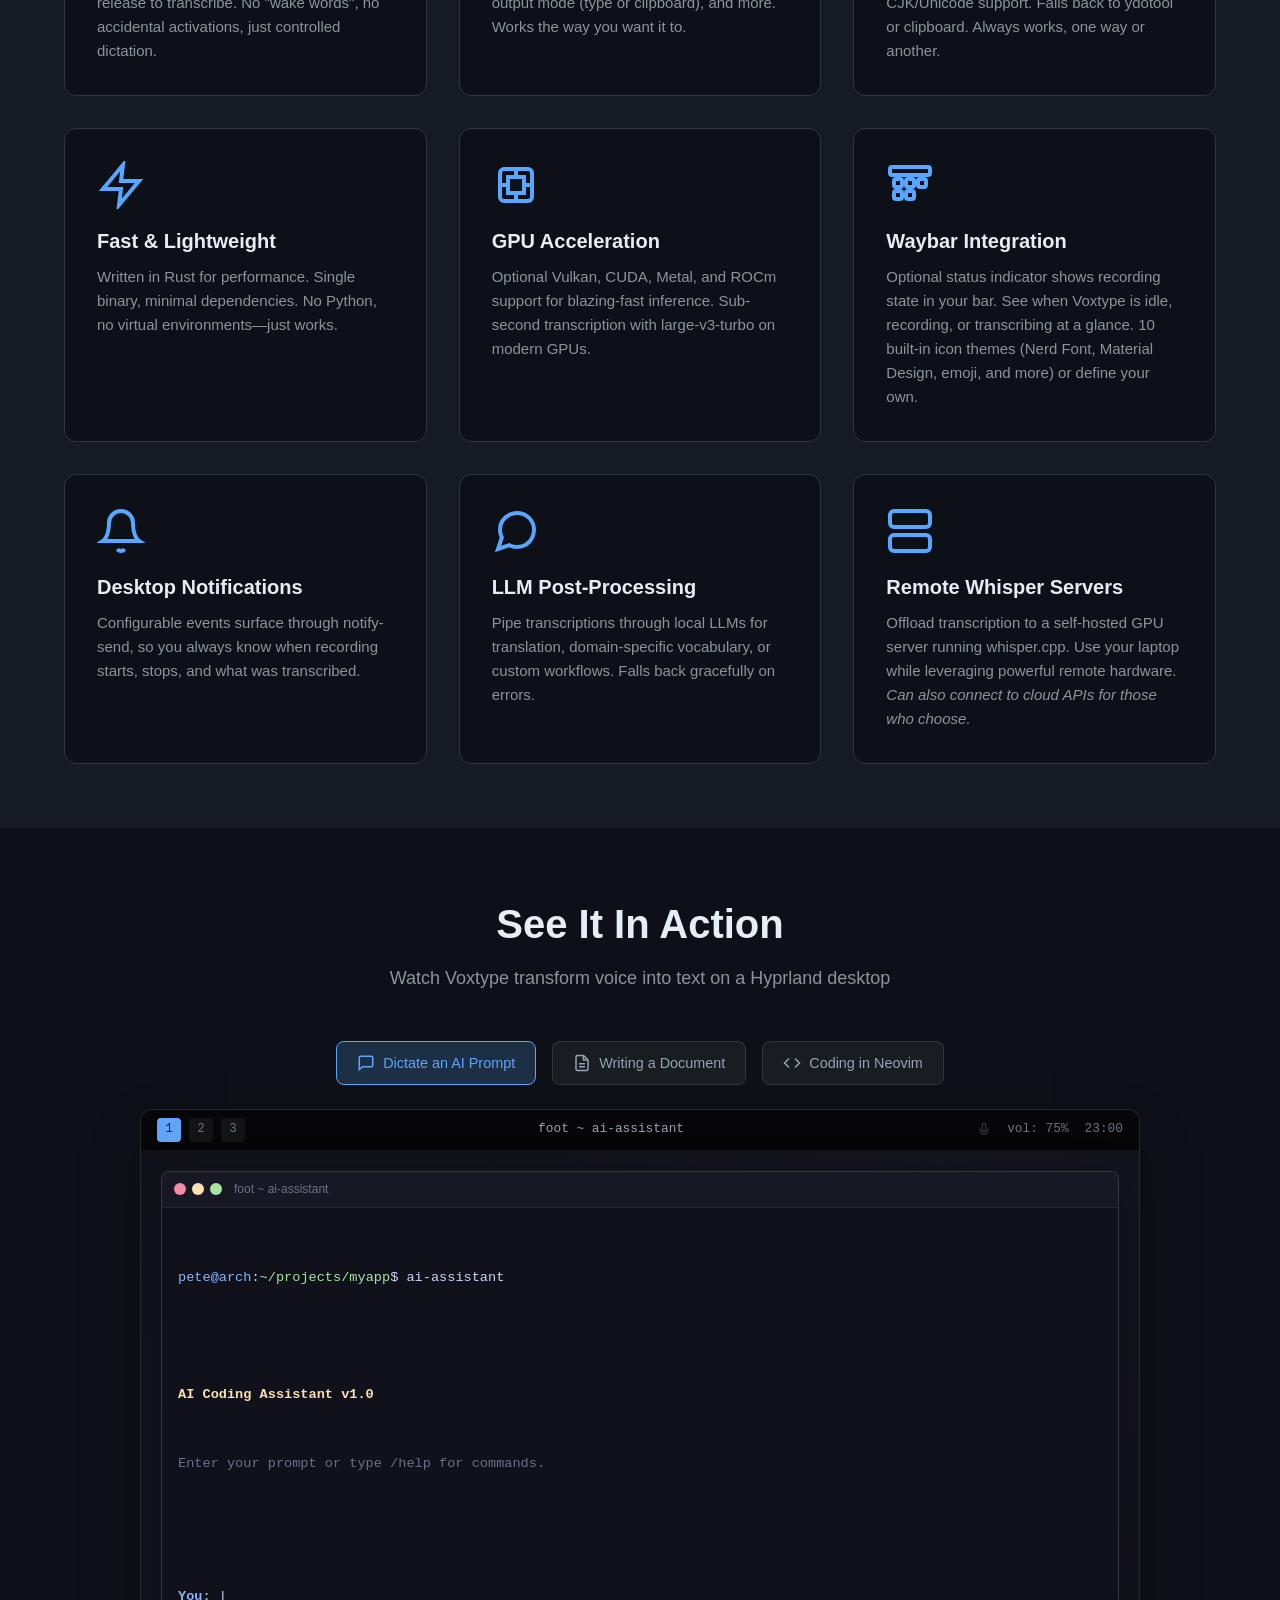
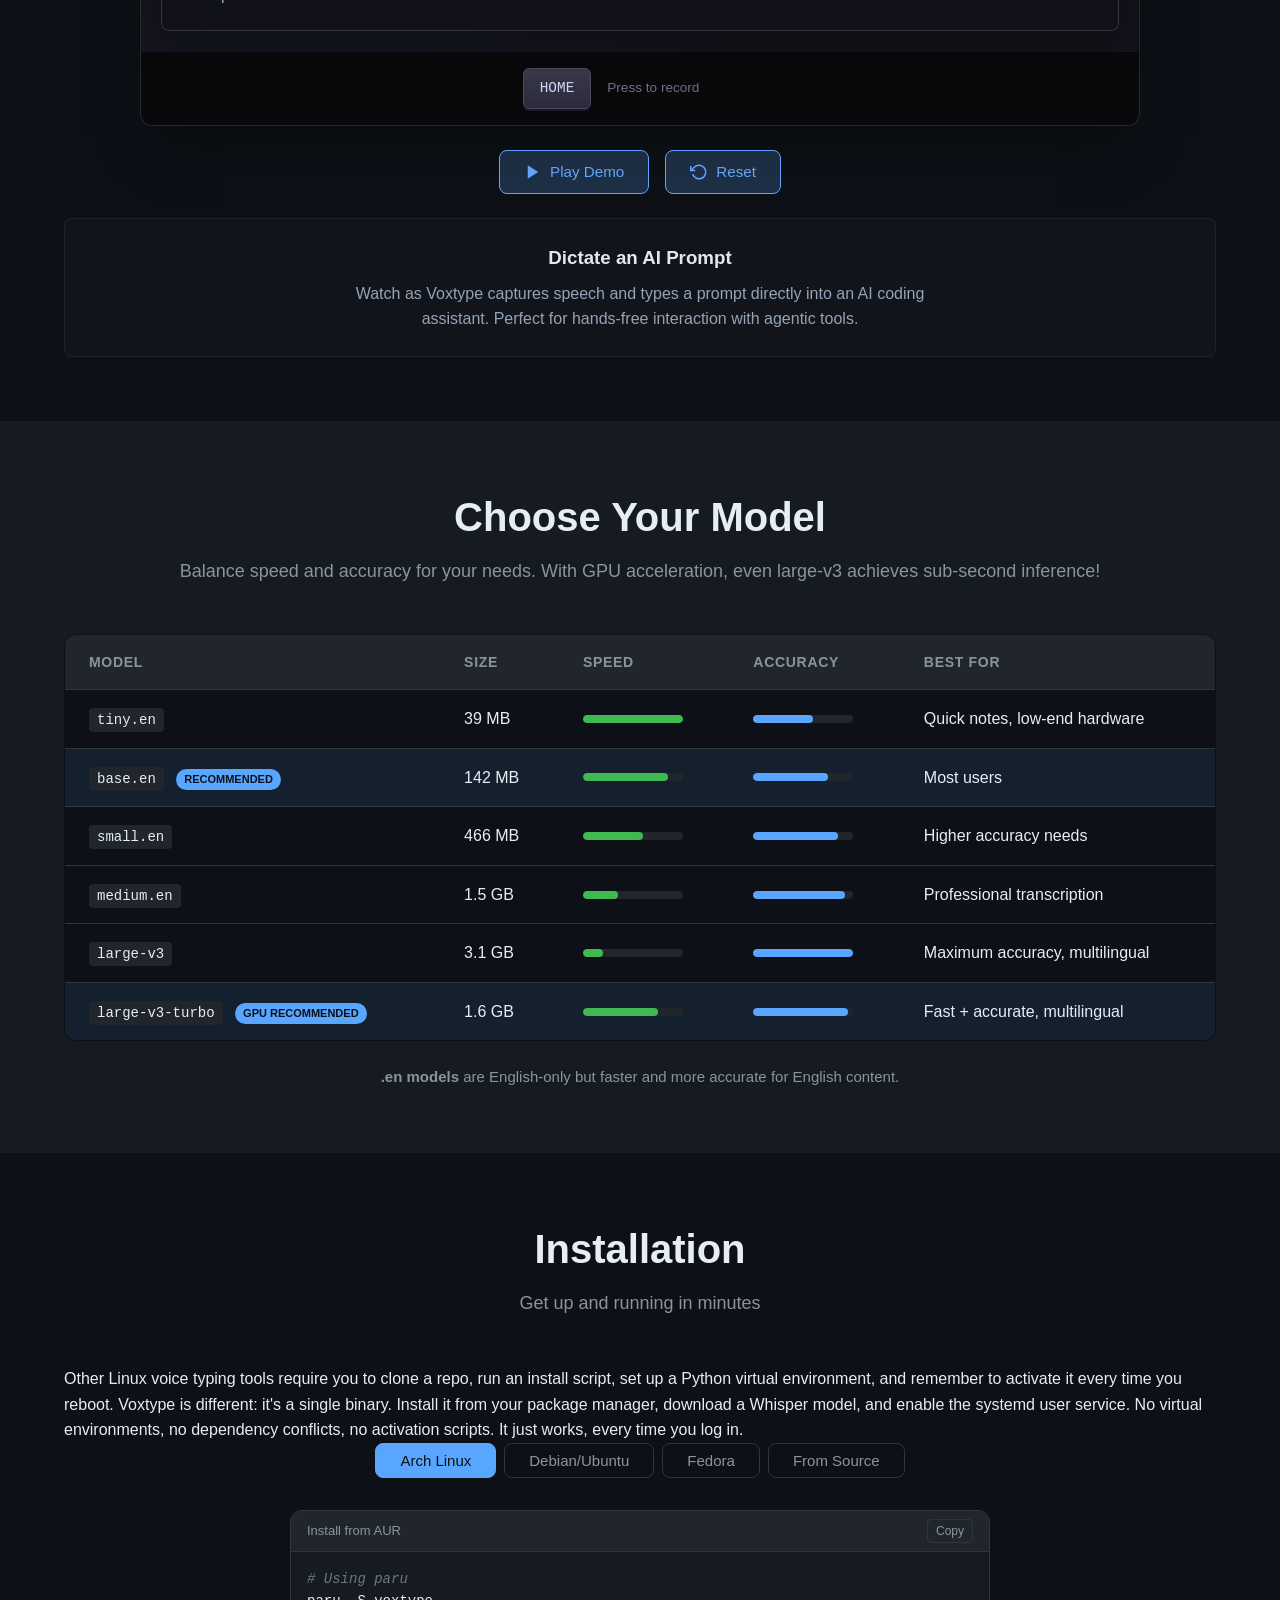
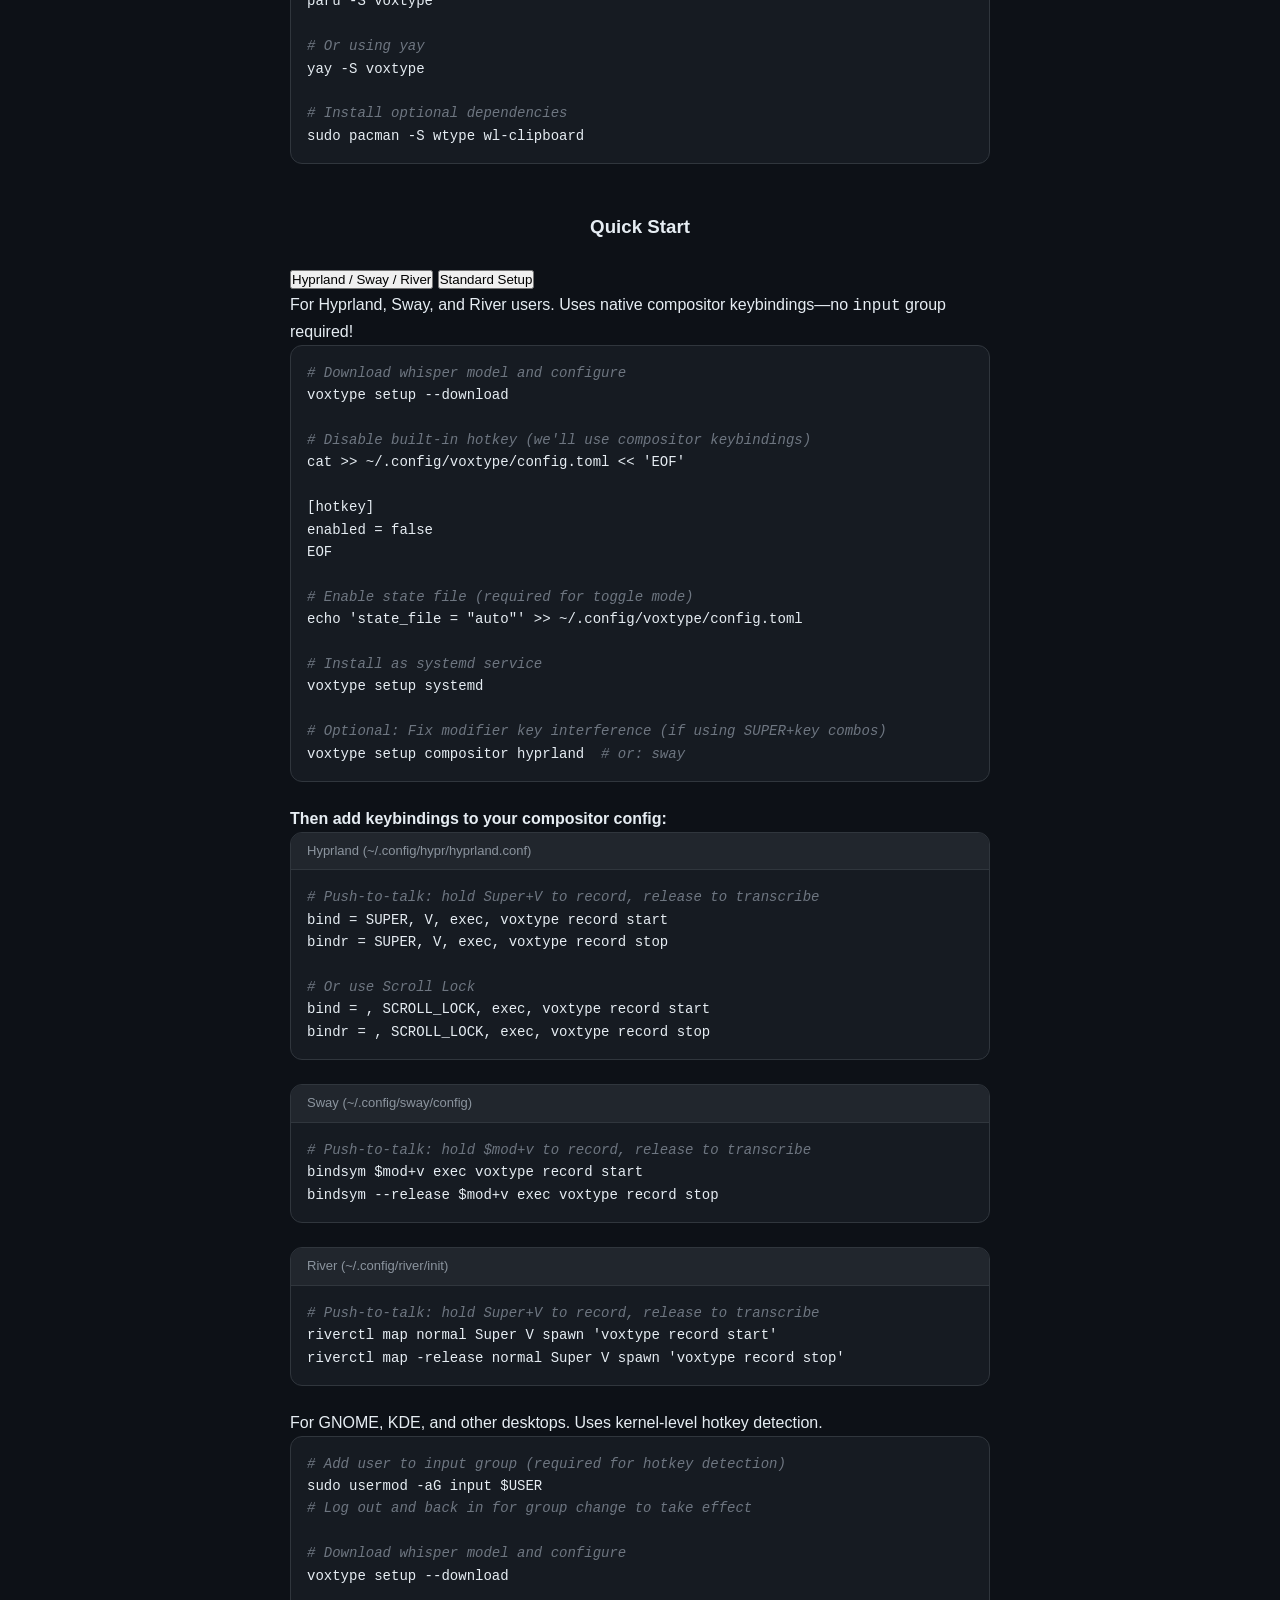
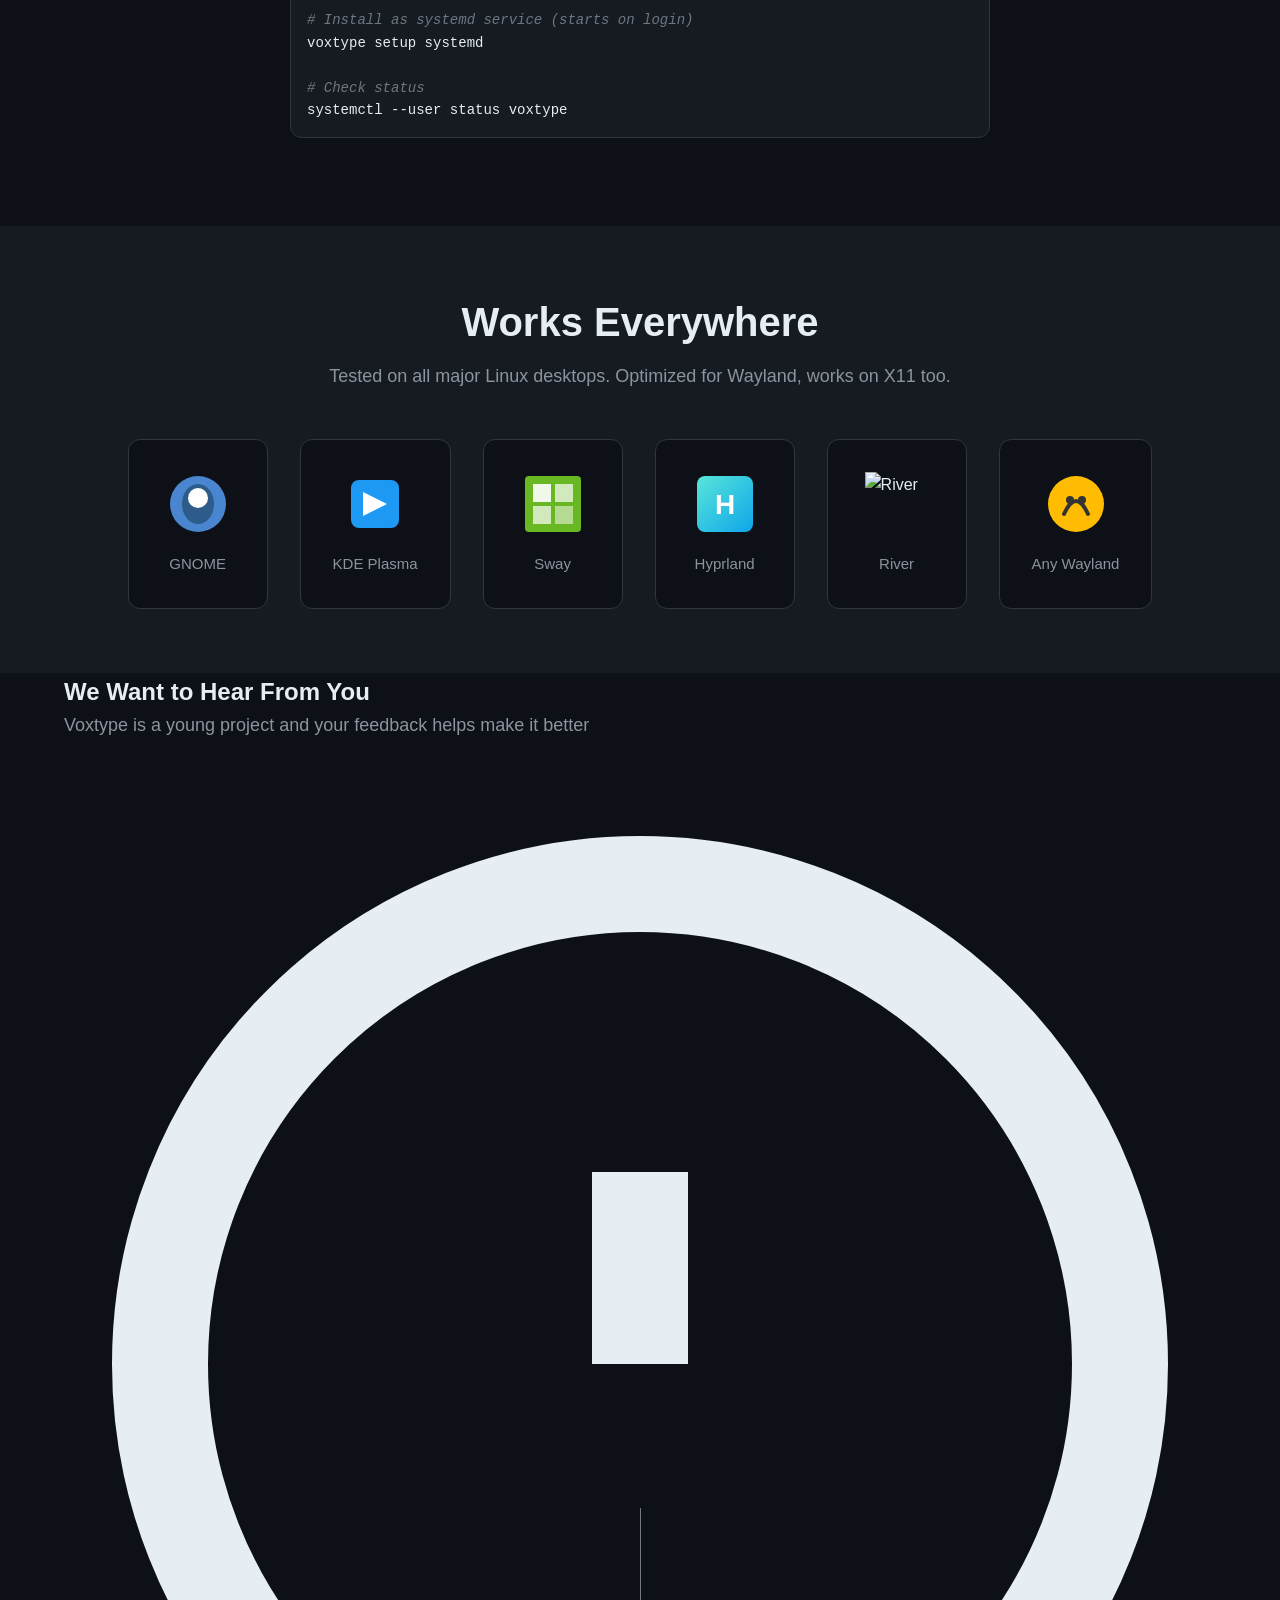
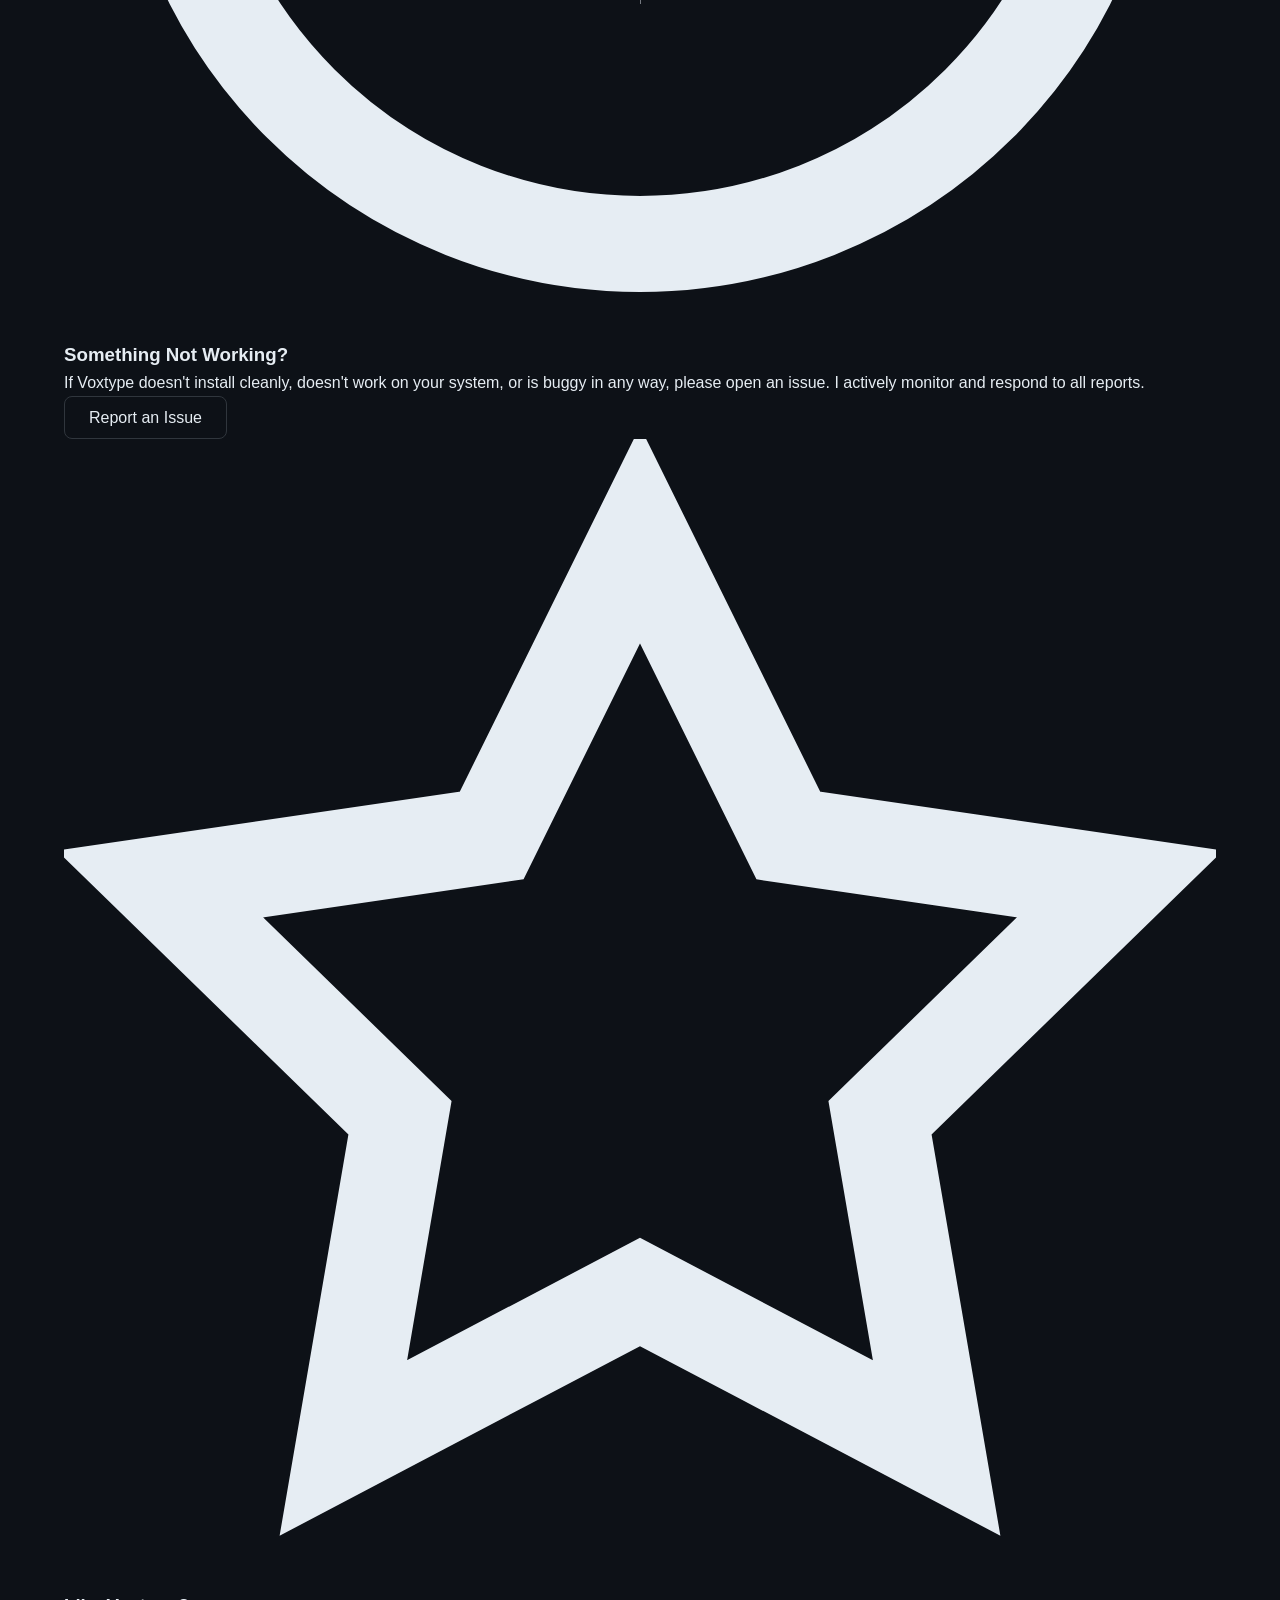
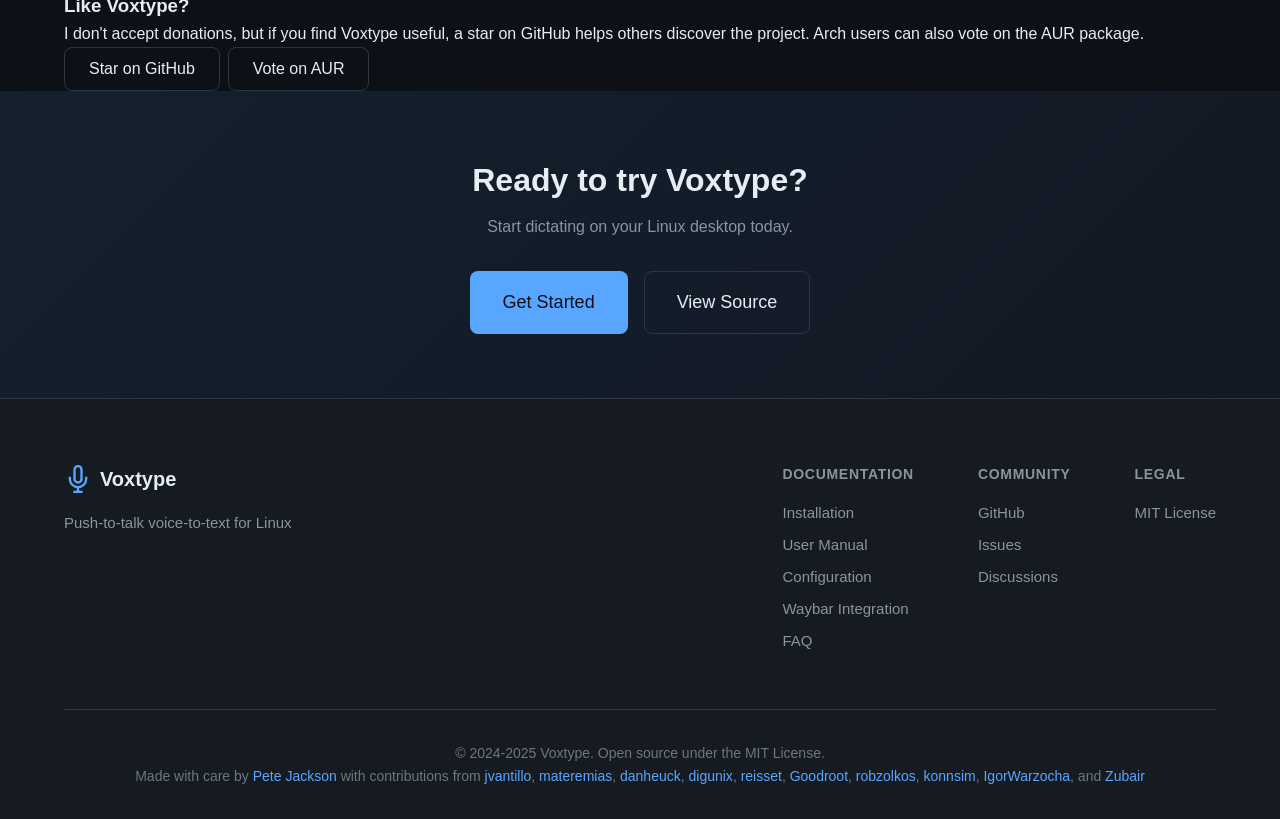
==== commit da8d2c64: "Merge branch 'main' into add-output-file" ====
--- a/website/index.html
+++ b/website/index.html
@@ -270,6 +270,23 @@
                         vocabulary, or custom workflows. Falls back gracefully on errors.
                     </p>
                 </div>
+
+                <div class="feature-card">
+                    <div class="feature-icon">
+                        <svg viewBox="0 0 24 24" fill="none" stroke="currentColor" stroke-width="2">
+                            <rect x="2" y="2" width="20" height="8" rx="2" ry="2"/>
+                            <rect x="2" y="14" width="20" height="8" rx="2" ry="2"/>
+                            <line x1="6" y1="6" x2="6.01" y2="6"/>
+                            <line x1="6" y1="18" x2="6.01" y2="18"/>
+                        </svg>
+                    </div>
+                    <h3>Remote Whisper Servers</h3>
+                    <p>
+                        Offload transcription to a self-hosted GPU server running whisper.cpp.
+                        Use your laptop while leveraging powerful remote hardware.
+                        <em>Can also connect to cloud APIs for those who choose.</em>
+                    </p>
+                </div>
             </div>
         </div>
     </section>
@@ -681,7 +698,10 @@
 echo 'state_file = "auto"' >> ~/.config/voxtype/config.toml
 
 <span class="comment"># Install as systemd service</span>
-voxtype setup systemd</code></pre>
+voxtype setup systemd
+
+<span class="comment"># Optional: Fix modifier key interference (if using SUPER+key combos)</span>
+voxtype setup compositor hyprland  <span class="comment"># or: sway</span></code></pre>
                     </div>
                     <p class="setup-note" style="margin-top: 1rem;"><strong>Then add keybindings to your compositor config:</strong></p>
                     <div class="code-block">
@@ -862,7 +882,7 @@
 
             <div class="footer-bottom">
                 <p>&copy; 2024-2025 Voxtype. Open source under the MIT License.</p>
-                <p>Made with care by <a href="https://peterjackson.dev">Pete Jackson</a> with contributions from <a href="https://github.com/jvantillo">jvantillo</a>, <a href="https://github.com/materemias">materemias</a>, <a href="https://github.com/danheuck">danheuck</a>, <a href="https://github.com/digunix">digunix</a>, <a href="https://github.com/reisset">reisset</a>, <a href="https://github.com/goodroot">Goodroot</a>, and <a href="https://github.com/robzolkos">robzolkos</a></p>
+                <p>Made with care by <a href="https://peterjackson.dev">Pete Jackson</a> with contributions from <a href="https://github.com/jvantillo">jvantillo</a>, <a href="https://github.com/materemias">materemias</a>, <a href="https://github.com/danheuck">danheuck</a>, <a href="https://github.com/digunix">digunix</a>, <a href="https://github.com/reisset">reisset</a>, <a href="https://github.com/goodroot">Goodroot</a>, <a href="https://github.com/robzolkos">robzolkos</a>, <a href="https://github.com/konnsim">konnsim</a>, <a href="https://github.com/IgorWarzocha">IgorWarzocha</a>, and <a href="https://github.com/mzubair481">Zubair</a></p>
             </div>
         </div>
     </footer>
